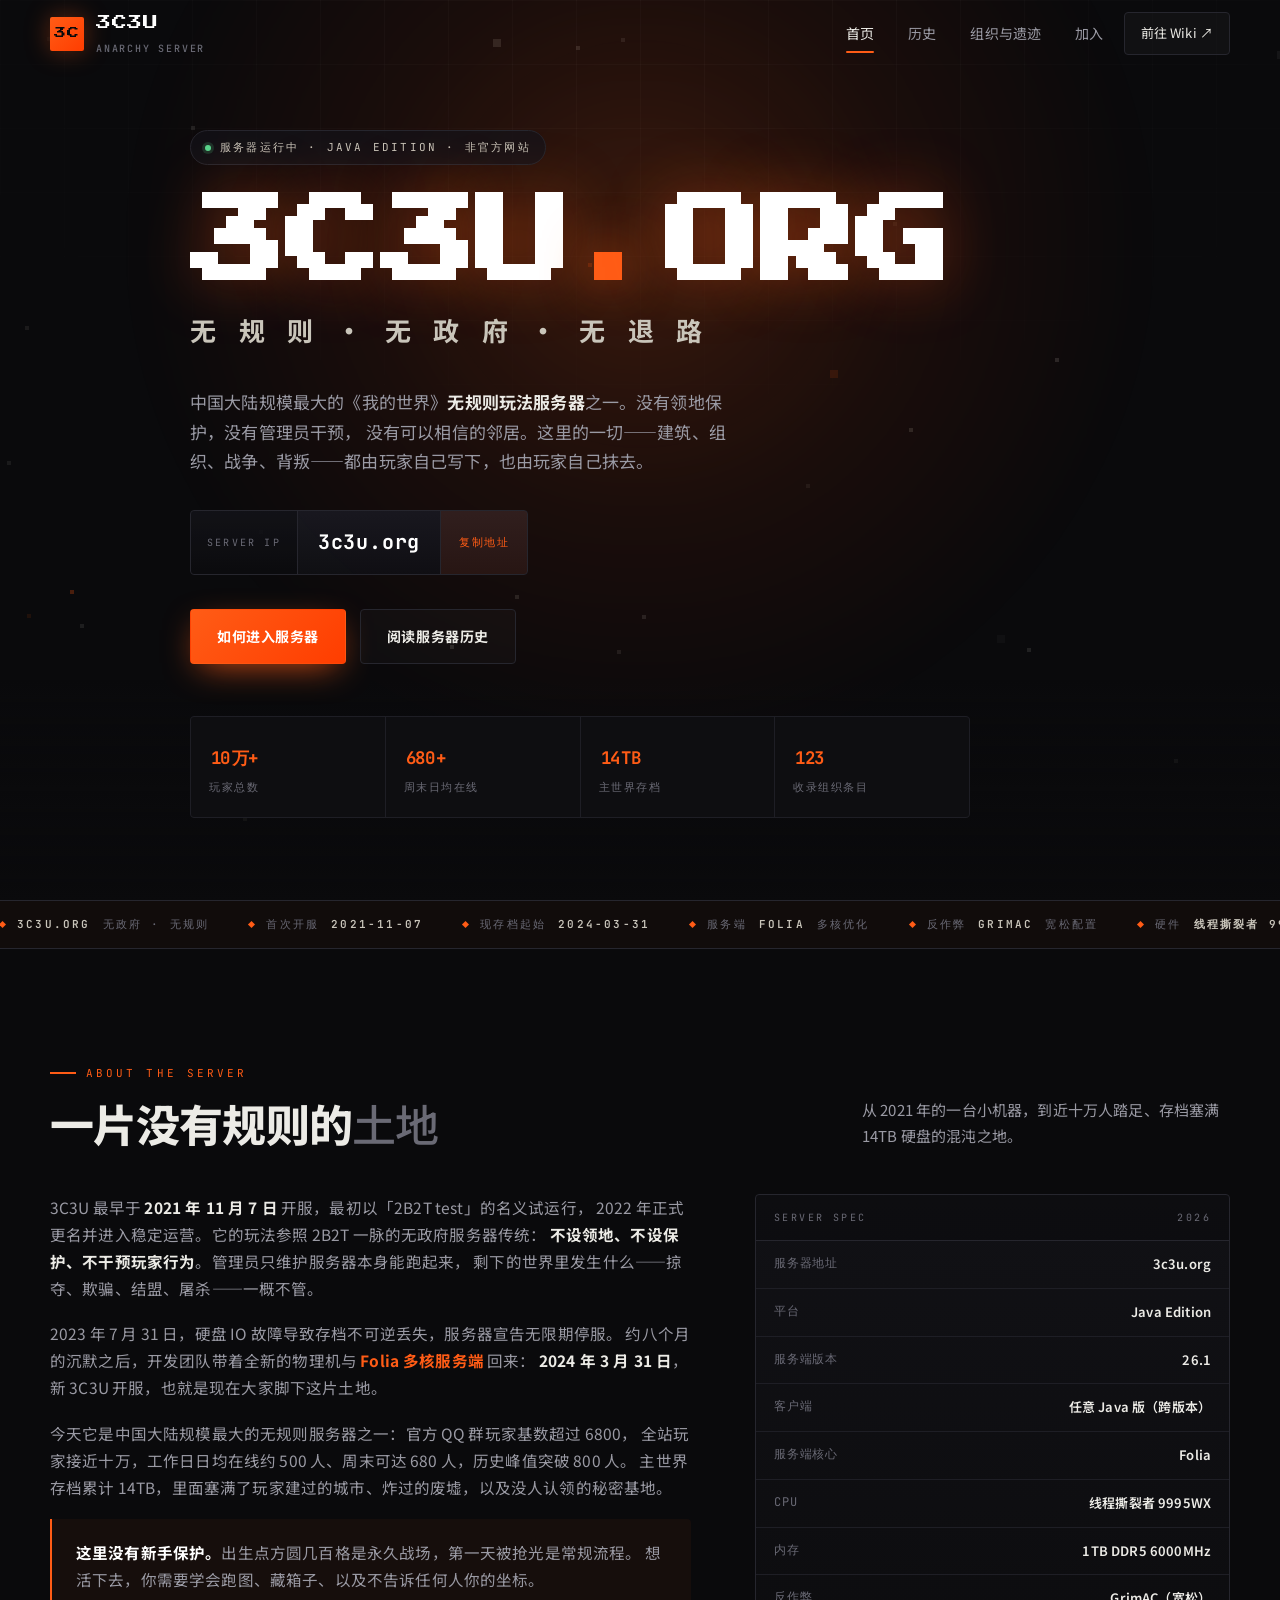
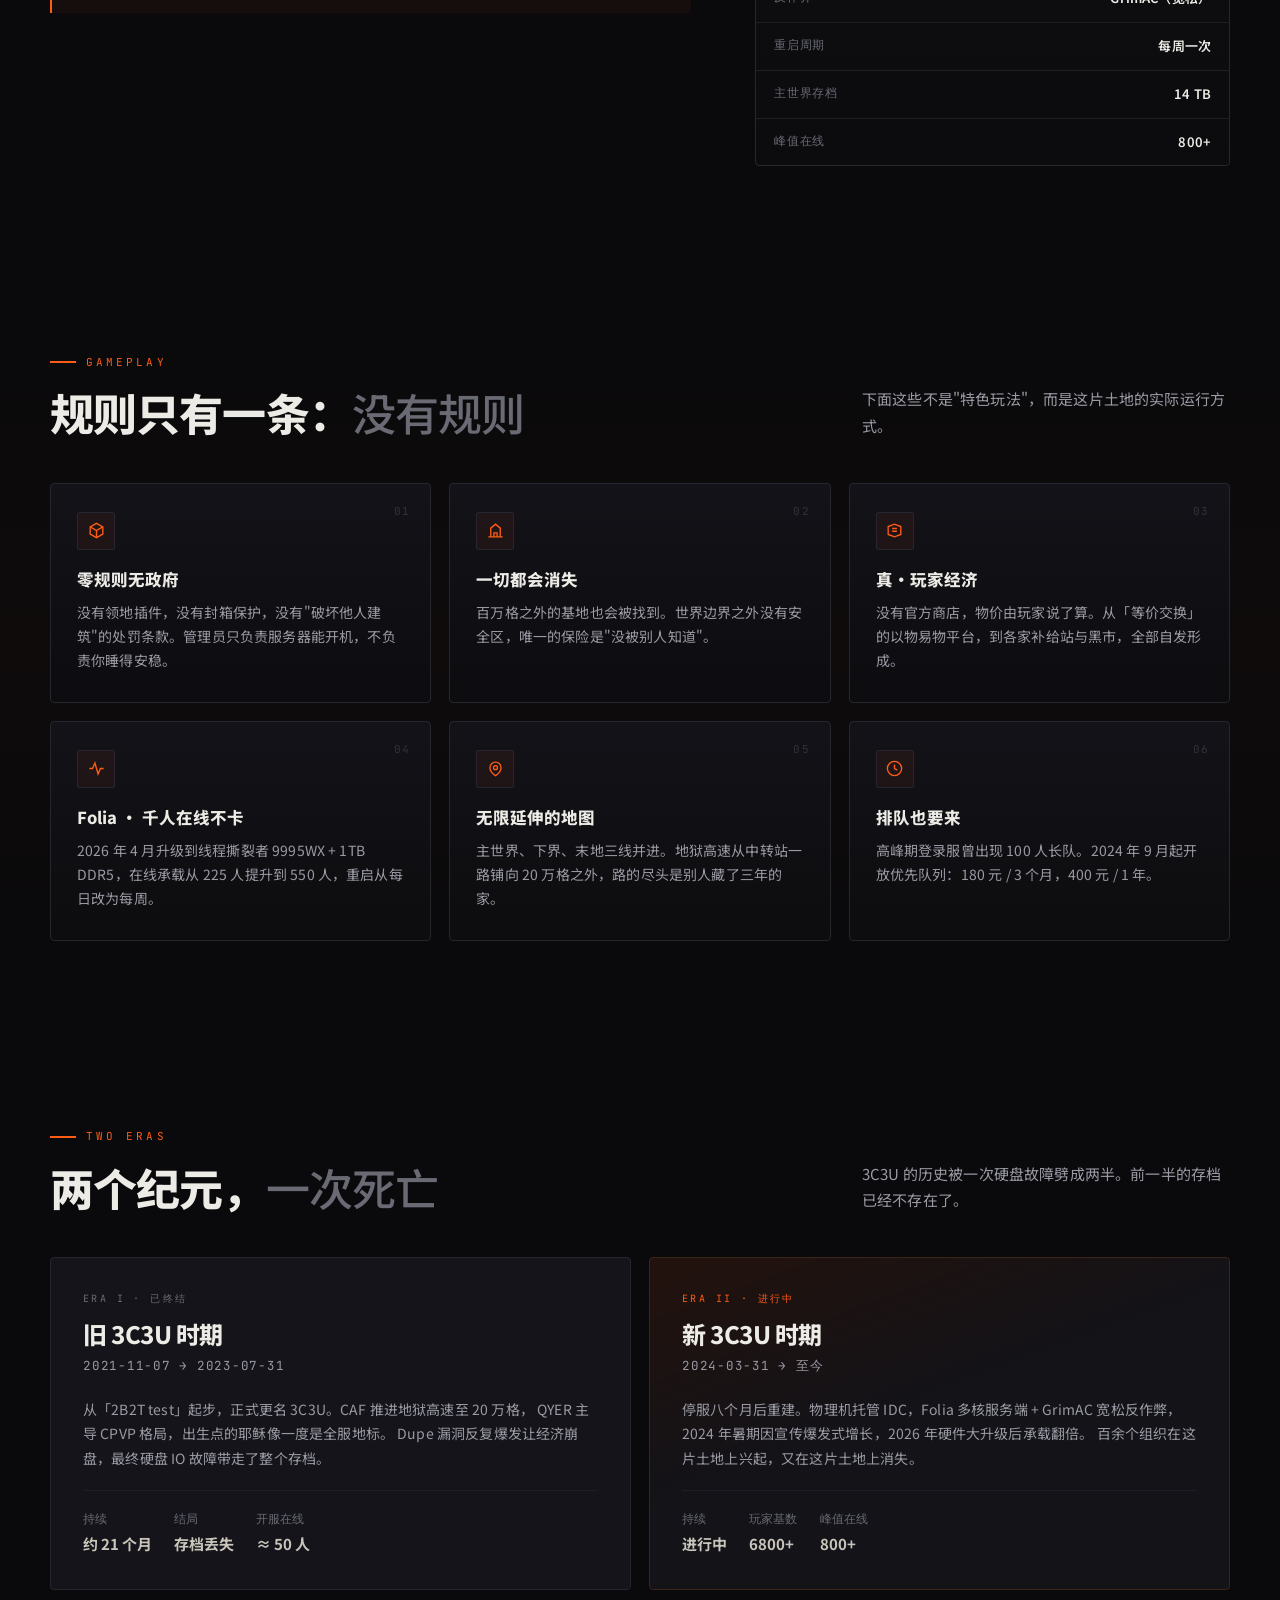
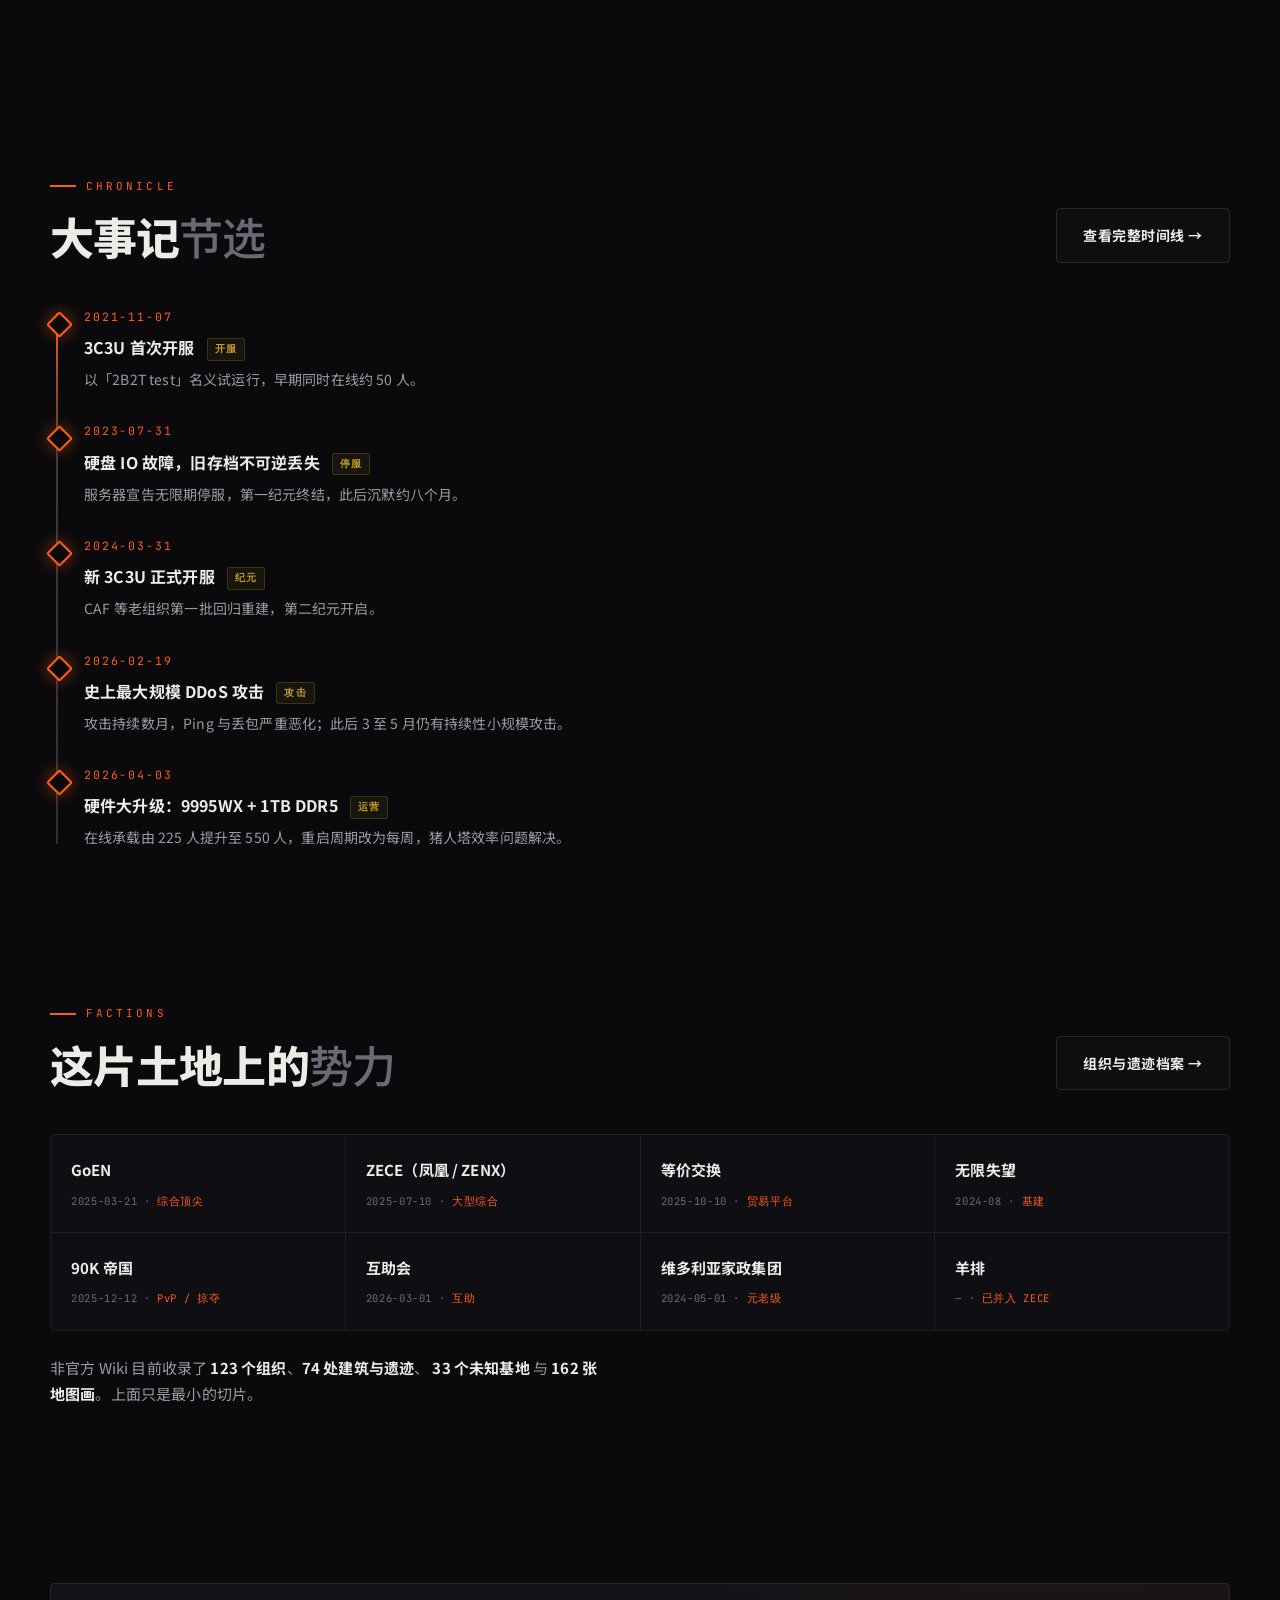
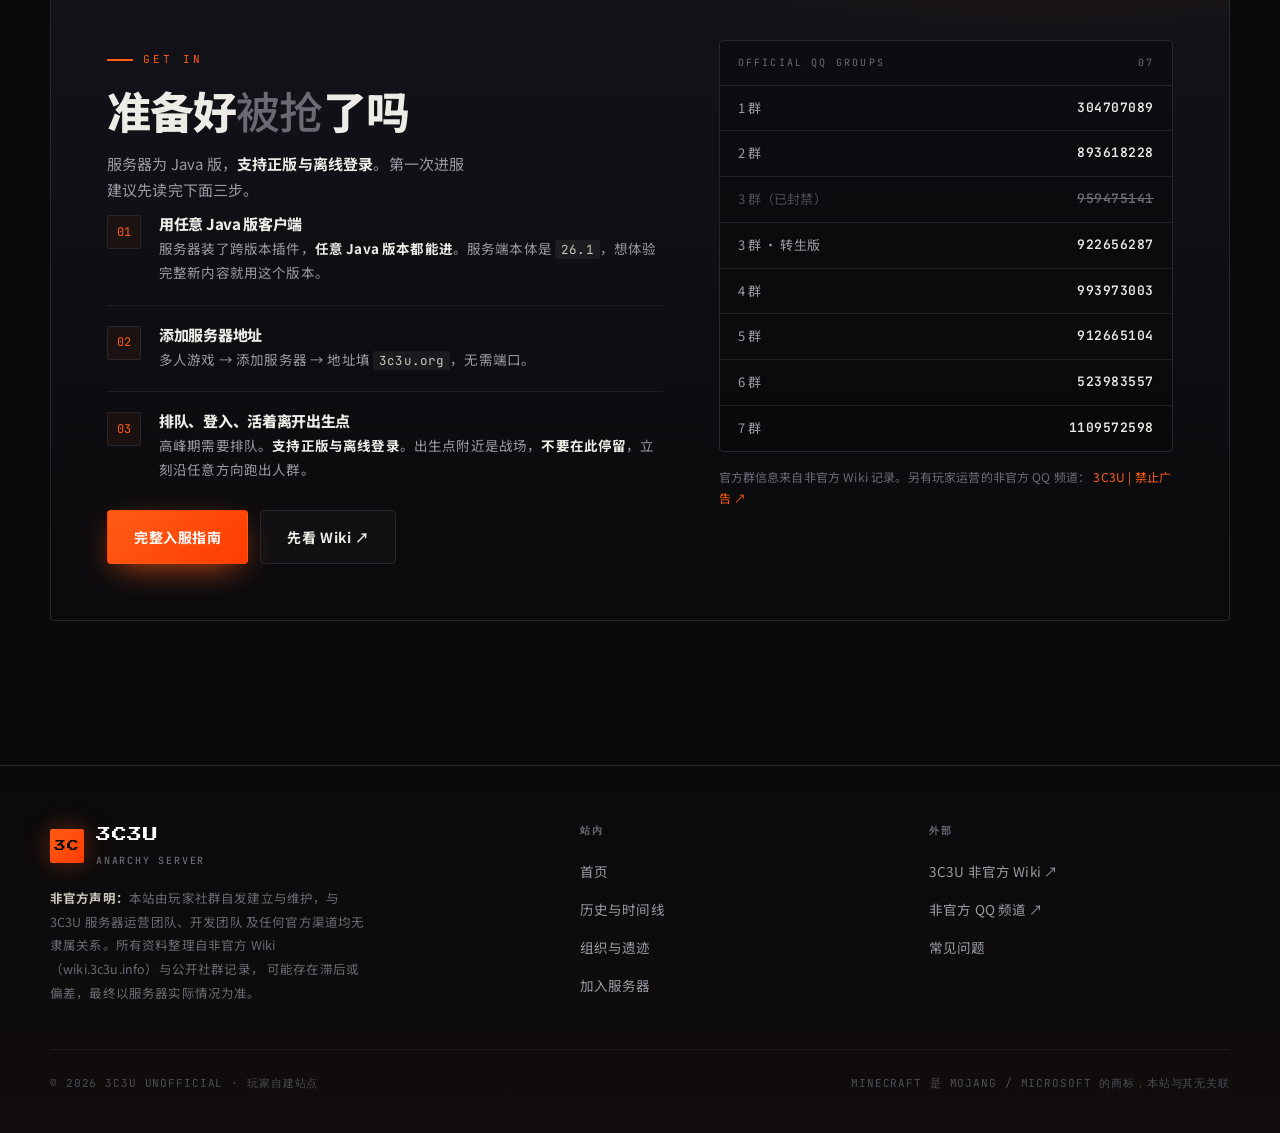
==== index.html @ 31e4559e "feat: 3C3U 非官方网站（首页 / 历史 / 组织与遗迹 / 加入）" ====
<!DOCTYPE html>
<html lang="zh-CN">
<head>
<meta charset="UTF-8">
<meta name="viewport" content="width=device-width, initial-scale=1">
<title>3C3U — 我的世界无规则服务器 | 非官方网站</title>
<meta name="description" content="3C3U（3c3u.org）是中国大陆规模最大的《我的世界》无规则服务器之一。2021 年开服，现存档始于 2024-03-31，近十万玩家，主世界存档 14TB。这是由玩家社群维护的非官方网站。">
<meta name="theme-color" content="#0a0a0c">
<meta property="og:title" content="3C3U — 我的世界无规则服务器">
<meta property="og:description" content="无规则、无政府、无退路。中国大陆最大的 Minecraft 无规则服务器之一。">
<meta property="og:type" content="website">
<link rel="preconnect" href="https://fonts.googleapis.com">
<link rel="preconnect" href="https://fonts.gstatic.com" crossorigin>
<link href="https://fonts.googleapis.com/css2?family=Press+Start+2P&family=Noto+Sans+SC:wght@400;500;700;900&family=JetBrains+Mono:wght@400;600;700&display=swap" rel="stylesheet">
<link rel="stylesheet" href="assets/css/style.css">
<link rel="icon" href="data:image/svg+xml,%3Csvg xmlns='http://www.w3.org/2000/svg' viewBox='0 0 32 32'%3E%3Crect width='32' height='32' fill='%23ff5c16'/%3E%3Ctext x='16' y='22' font-family='monospace' font-size='14' font-weight='bold' fill='%230a0a0c' text-anchor='middle'%3E3C%3C/text%3E%3C/svg%3E">
</head>
<body>

<!-- ===== NAV ===== -->
<header class="nav">
  <div class="nav__inner">
    <a class="brand" href="index.html">
      <span class="brand__mark">3C</span>
      <span class="brand-wrap">
        <span>3C3U</span>
        <span class="brand__sub">ANARCHY SERVER</span>
      </span>
    </a>
    <nav class="nav__links" id="navLinks">
      <a href="index.html" data-page="index.html">首页</a>
      <a href="history.html" data-page="history.html">历史</a>
      <a href="factions.html" data-page="factions.html">组织与遗迹</a>
      <a href="join.html" data-page="join.html">加入</a>
      <a class="nav__cta" href="https://wiki.3c3u.info/wiki/%E9%A6%96%E9%A1%B5" target="_blank" rel="noopener">前往 Wiki ↗</a>
    </nav>
    <button class="nav__toggle" aria-label="菜单"><span></span></button>
  </div>
</header>

<main>

<!-- ===== HERO ===== -->
<section class="hero">
  <canvas id="hero-canvas" aria-hidden="true"></canvas>
  <div class="hero__glow" aria-hidden="true"></div>
  <div class="hero__fade" aria-hidden="true"></div>

  <div class="wrap hero__inner">
    <div class="tag"><i></i> 服务器运行中 · Java Edition · 非官方网站</div>

    <div>
      <h1>3C3U<em>.</em>ORG</h1>
      <div class="hero__title-cn">无 规 则 · 无 政 府 · 无 退 路</div>
    </div>

    <p class="hero__lead">
      中国大陆规模最大的《我的世界》<strong>无规则玩法服务器</strong>之一。没有领地保护，没有管理员干预，
      没有可以相信的邻居。这里的一切——建筑、组织、战争、背叛——都由玩家自己写下，也由玩家自己抹去。
    </p>

    <div class="ipbox">
      <span class="ipbox__label">SERVER IP</span>
      <span class="ipbox__val">3c3u.org</span>
      <button class="ipbox__copy" type="button">复制地址</button>
    </div>

    <div class="hero__actions">
      <a class="btn btn--primary" href="join.html">如何进入服务器</a>
      <a class="btn btn--ghost" href="history.html">阅读服务器历史</a>
    </div>

    <div class="hero__stats">
      <div class="hstat">
        <div class="hstat__n"><span data-count="10">0</span><span>万+</span></div>
        <div class="hstat__k">玩家总数</div>
      </div>
      <div class="hstat">
        <div class="hstat__n"><span data-count="680">0</span><span>+</span></div>
        <div class="hstat__k">周末日均在线</div>
      </div>
      <div class="hstat">
        <div class="hstat__n"><span data-count="14">0</span><span>TB</span></div>
        <div class="hstat__k">主世界存档</div>
      </div>
      <div class="hstat">
        <div class="hstat__n"><span data-count="123">0</span></div>
        <div class="hstat__k">收录组织条目</div>
      </div>
    </div>
  </div>
</section>

<!-- ===== TICKER ===== -->
<div class="ticker" aria-hidden="true">
  <div class="ticker__track">
    <span class="ticker__item"><b>3c3u.org</b> 无政府 · 无规则</span>
    <span class="ticker__item">首次开服 <b>2021-11-07</b></span>
    <span class="ticker__item">现存档起始 <b>2024-03-31</b></span>
    <span class="ticker__item">服务端 <b>Folia</b> 多核优化</span>
    <span class="ticker__item">反作弊 <b>GrimAC</b> 宽松配置</span>
    <span class="ticker__item">硬件 <b>线程撕裂者 9995WX</b></span>
    <span class="ticker__item">内存 <b>1TB DDR5 6000MHz</b></span>
    <span class="ticker__item">主世界存档 <b>14TB</b></span>
    <span class="ticker__item">世界纪录 <b>峰值在线 800+</b></span>
    <!-- 复制一份用于无缝滚动 -->
    <span class="ticker__item"><b>3c3u.org</b> 无政府 · 无规则</span>
    <span class="ticker__item">首次开服 <b>2021-11-07</b></span>
    <span class="ticker__item">现存档起始 <b>2024-03-31</b></span>
    <span class="ticker__item">服务端 <b>Folia</b> 多核优化</span>
    <span class="ticker__item">反作弊 <b>GrimAC</b> 宽松配置</span>
    <span class="ticker__item">硬件 <b>线程撕裂者 9995WX</b></span>
    <span class="ticker__item">内存 <b>1TB DDR5 6000MHz</b></span>
    <span class="ticker__item">主世界存档 <b>14TB</b></span>
    <span class="ticker__item">世界纪录 <b>峰值在线 800+</b></span>
  </div>
</div>

<!-- ===== ABOUT ===== -->
<section class="sec" id="about">
  <div class="wrap">
    <div class="sec-head reveal">
      <div>
        <div class="eyebrow">About the server</div>
        <h2>一片没有规则的<span class="thin">土地</span></h2>
      </div>
      <p class="sec-desc">从 2021 年的一台小机器，到近十万人踏足、存档塞满 14TB 硬盘的混沌之地。</p>
    </div>

    <div class="about__grid">
      <div class="about__text reveal">
        <p>
          3C3U 最早于 <strong>2021 年 11 月 7 日</strong> 开服，最初以「2B2T test」的名义试运行，
          2022 年正式更名并进入稳定运营。它的玩法参照 2B2T 一脉的无政府服务器传统：
          <strong>不设领地、不设保护、不干预玩家行为</strong>。管理员只维护服务器本身能跑起来，
          剩下的世界里发生什么——掠夺、欺骗、结盟、屠杀——一概不管。
        </p>
        <p>
          2023 年 7 月 31 日，硬盘 IO 故障导致存档不可逆丢失，服务器宣告无限期停服。
          约八个月的沉默之后，开发团队带着全新的物理机与 <span class="hl">Folia 多核服务端</span> 回来：
          <strong>2024 年 3 月 31 日</strong>，新 3C3U 开服，也就是现在大家脚下这片土地。
        </p>
        <p>
          今天它是中国大陆规模最大的无规则服务器之一：官方 QQ 群玩家基数超过 6800，
          全站玩家接近十万，工作日日均在线约 500 人、周末可达 680 人，历史峰值突破 800 人。
          主世界存档累计 14TB，里面塞满了玩家建过的城市、炸过的废墟，以及没人认领的秘密基地。
        </p>
        <p class="callout">
          <b>这里没有新手保护。</b>出生点方圆几百格是永久战场，第一天被抢光是常规流程。
          想活下去，你需要学会跑图、藏箱子、以及不告诉任何人你的坐标。
        </p>
      </div>

      <aside class="spec reveal">
        <div class="spec__title"><span>Server Spec</span><span>2026</span></div>
        <dl>
          <div class="spec__row"><dt>服务器地址</dt><dd>3c3u.org</dd></div>
          <div class="spec__row"><dt>平台</dt><dd>Java Edition</dd></div>
          <div class="spec__row"><dt>服务端版本</dt><dd>26.1</dd></div>
          <div class="spec__row"><dt>客户端</dt><dd>任意 Java 版（跨版本）</dd></div>
          <div class="spec__row"><dt>服务端核心</dt><dd>Folia</dd></div>
          <div class="spec__row"><dt>CPU</dt><dd>线程撕裂者 9995WX</dd></div>
          <div class="spec__row"><dt>内存</dt><dd>1TB DDR5 6000MHz</dd></div>
          <div class="spec__row"><dt>反作弊</dt><dd>GrimAC（宽松）</dd></div>
          <div class="spec__row"><dt>重启周期</dt><dd>每周一次</dd></div>
          <div class="spec__row"><dt>主世界存档</dt><dd>14 TB</dd></div>
          <div class="spec__row"><dt>峰值在线</dt><dd>800+</dd></div>
        </dl>
      </aside>
    </div>
  </div>
</section>

<!-- ===== FEATURES ===== -->
<section class="sec sec--tight" id="features" style="background:linear-gradient(180deg,transparent,rgba(255,92,22,.025),transparent)">
  <div class="wrap">
    <div class="sec-head reveal">
      <div>
        <div class="eyebrow">Gameplay</div>
        <h2>规则只有一条：<span class="thin">没有规则</span></h2>
      </div>
      <p class="sec-desc">下面这些不是"特色玩法"，而是这片土地的实际运行方式。</p>
    </div>

    <div class="cards">
      <article class="card reveal">
        <div class="card__num">01</div>
        <div class="card__ico">
          <svg viewBox="0 0 24 24" fill="none" stroke="currentColor" stroke-width="1.7"><path d="M12 3l8 4.5v9L12 21 4 16.5v-9L12 3z"/><path d="M4 7.5l8 4.5 8-4.5M12 12v9"/></svg>
        </div>
        <h3>零规则无政府</h3>
        <p>没有领地插件，没有封箱保护，没有"破坏他人建筑"的处罚条款。管理员只负责服务器能开机，不负责你睡得安稳。</p>
      </article>

      <article class="card reveal">
        <div class="card__num">02</div>
        <div class="card__ico">
          <svg viewBox="0 0 24 24" fill="none" stroke="currentColor" stroke-width="1.7"><path d="M3 20h18M6 20V9l6-5 6 5v11"/><path d="M10 20v-5h4v5"/></svg>
        </div>
        <h3>一切都会消失</h3>
        <p>百万格之外的基地也会被找到。世界边界之外没有安全区，唯一的保险是"没被别人知道"。</p>
      </article>

      <article class="card reveal">
        <div class="card__num">03</div>
        <div class="card__ico">
          <svg viewBox="0 0 24 24" fill="none" stroke="currentColor" stroke-width="1.7"><path d="M4 17V7l8-3 8 3v10l-8 3-8-3z"/><path d="M9 9.5h6M9 13h6"/></svg>
        </div>
        <h3>真·玩家经济</h3>
        <p>没有官方商店，物价由玩家说了算。从「等价交换」的以物易物平台，到各家补给站与黑市，全部自发形成。</p>
      </article>

      <article class="card reveal">
        <div class="card__num">04</div>
        <div class="card__ico">
          <svg viewBox="0 0 24 24" fill="none" stroke="currentColor" stroke-width="1.7"><path d="M3 12h4l3-7 4 14 3-7h4"/></svg>
        </div>
        <h3>Folia · 千人在线不卡</h3>
        <p>2026 年 4 月升级到线程撕裂者 9995WX + 1TB DDR5，在线承载从 225 人提升到 550 人，重启从每日改为每周。</p>
      </article>

      <article class="card reveal">
        <div class="card__num">05</div>
        <div class="card__ico">
          <svg viewBox="0 0 24 24" fill="none" stroke="currentColor" stroke-width="1.7"><path d="M12 21s-7-4.5-7-10a7 7 0 0114 0c0 5.5-7 10-7 10z"/><circle cx="12" cy="11" r="2.5"/></svg>
        </div>
        <h3>无限延伸的地图</h3>
        <p>主世界、下界、末地三线并进。地狱高速从中转站一路铺向 20 万格之外，路的尽头是别人藏了三年的家。</p>
      </article>

      <article class="card reveal">
        <div class="card__num">06</div>
        <div class="card__ico">
          <svg viewBox="0 0 24 24" fill="none" stroke="currentColor" stroke-width="1.7"><circle cx="12" cy="12" r="9"/><path d="M12 7v5l3.5 2"/></svg>
        </div>
        <h3>排队也要来</h3>
        <p>高峰期登录服曾出现 100 人长队。2024 年 9 月起开放优先队列：180 元 / 3 个月，400 元 / 1 年。</p>
      </article>
    </div>
  </div>
</section>

<!-- ===== ERAS ===== -->
<section class="sec" id="eras">
  <div class="wrap">
    <div class="sec-head reveal">
      <div>
        <div class="eyebrow">Two eras</div>
        <h2>两个纪元，<span class="thin">一次死亡</span></h2>
      </div>
      <p class="sec-desc">3C3U 的历史被一次硬盘故障劈成两半。前一半的存档已经不存在了。</p>
    </div>

    <div class="eras">
      <article class="era reveal">
        <div class="era__tag">Era I · 已终结</div>
        <h3>旧 3C3U 时期</h3>
        <div class="era__date">2021-11-07 → 2023-07-31</div>
        <p>
          从「2B2T test」起步，正式更名 3C3U。CAF 推进地狱高速至 20 万格，
          QYER 主导 CPVP 格局，出生点的耶稣像一度是全服地标。
          Dupe 漏洞反复爆发让经济崩盘，最终硬盘 IO 故障带走了整个存档。
        </p>
        <div class="era__meta">
          <div>持续<b>约 21 个月</b></div>
          <div>结局<b>存档丢失</b></div>
          <div>开服在线<b>≈ 50 人</b></div>
        </div>
      </article>

      <article class="era era--new reveal">
        <div class="era__tag">Era II · 进行中</div>
        <h3>新 3C3U 时期</h3>
        <div class="era__date">2024-03-31 → 至今</div>
        <p>
          停服八个月后重建。物理机托管 IDC，Folia 多核服务端 + GrimAC 宽松反作弊，
          2024 年暑期因宣传爆发式增长，2026 年硬件大升级后承载翻倍。
          百余个组织在这片土地上兴起，又在这片土地上消失。
        </p>
        <div class="era__meta">
          <div>持续<b>进行中</b></div>
          <div>玩家基数<b>6800+</b></div>
          <div>峰值在线<b>800+</b></div>
        </div>
      </article>
    </div>
  </div>
</section>

<!-- ===== TIMELINE PREVIEW ===== -->
<section class="sec sec--tight" id="timeline">
  <div class="wrap">
    <div class="sec-head reveal">
      <div>
        <div class="eyebrow">Chronicle</div>
        <h2>大事记<span class="thin">节选</span></h2>
      </div>
      <a class="btn btn--ghost" href="history.html">查看完整时间线 →</a>
    </div>

    <div class="tl">
      <div class="tl__item reveal">
        <div class="tl__date">2021-11-07</div>
        <div class="tl__title">3C3U 首次开服 <span class="badge badge--sys">开服</span></div>
        <p class="tl__desc">以「2B2T test」名义试运行，早期同时在线约 50 人。</p>
      </div>
      <div class="tl__item reveal">
        <div class="tl__date">2023-07-31</div>
        <div class="tl__title">硬盘 IO 故障，旧存档不可逆丢失 <span class="badge badge--sys">停服</span></div>
        <p class="tl__desc">服务器宣告无限期停服，第一纪元终结，此后沉默约八个月。</p>
      </div>
      <div class="tl__item reveal">
        <div class="tl__date">2024-03-31</div>
        <div class="tl__title">新 3C3U 正式开服 <span class="badge badge--sys">纪元</span></div>
        <p class="tl__desc">CAF 等老组织第一批回归重建，第二纪元开启。</p>
      </div>
      <div class="tl__item reveal">
        <div class="tl__date">2026-02-19</div>
        <div class="tl__title">史上最大规模 DDoS 攻击 <span class="badge badge--sys">攻击</span></div>
        <p class="tl__desc">攻击持续数月，Ping 与丢包严重恶化；此后 3 至 5 月仍有持续性小规模攻击。</p>
      </div>
      <div class="tl__item reveal">
        <div class="tl__date">2026-04-03</div>
        <div class="tl__title">硬件大升级：9995WX + 1TB DDR5 <span class="badge badge--sys">运营</span></div>
        <p class="tl__desc">在线承载由 225 人提升至 550 人，重启周期改为每周，猪人塔效率问题解决。</p>
      </div>
    </div>
  </div>
</section>

<!-- ===== ORGS ===== -->
<section class="sec sec--tight" id="orgs">
  <div class="wrap">
    <div class="sec-head reveal">
      <div>
        <div class="eyebrow">Factions</div>
        <h2>这片土地上的<span class="thin">势力</span></h2>
      </div>
      <a class="btn btn--ghost" href="factions.html">组织与遗迹档案 →</a>
    </div>

    <div class="orgs reveal">
      <div class="org"><div class="org__name">GoEN</div><div class="org__meta">2025-03-21 · <em>综合顶尖</em></div></div>
      <div class="org"><div class="org__name">ZECE（凤凰 / ZENX）</div><div class="org__meta">2025-07-10 · <em>大型综合</em></div></div>
      <div class="org"><div class="org__name">等价交换</div><div class="org__meta">2025-10-10 · <em>贸易平台</em></div></div>
      <div class="org"><div class="org__name">无限失望</div><div class="org__meta">2024-08 · <em>基建</em></div></div>
      <div class="org"><div class="org__name">90K 帝国</div><div class="org__meta">2025-12-12 · <em>PvP / 掠夺</em></div></div>
      <div class="org"><div class="org__name">互助会</div><div class="org__meta">2026-03-01 · <em>互助</em></div></div>
      <div class="org"><div class="org__name">维多利亚家政集团</div><div class="org__meta">2024-05-01 · <em>元老级</em></div></div>
      <div class="org"><div class="org__name">羊排</div><div class="org__meta">— · <em>已并入 ZECE</em></div></div>
    </div>

    <p class="sec-desc reveal" style="margin-top:24px;max-width:70ch">
      非官方 Wiki 目前收录了 <b style="color:var(--text)">123 个组织</b>、<b style="color:var(--text)">74 处建筑与遗迹</b>、
      <b style="color:var(--text)">33 个未知基地</b> 与 <b style="color:var(--text)">162 张地图画</b>。上面只是最小的切片。
    </p>
  </div>
</section>

<!-- ===== JOIN ===== -->
<section class="sec" id="join">
  <div class="wrap">
    <div class="join reveal">
      <div class="join__grid">
        <div>
          <div class="eyebrow">Get in</div>
          <h2 style="margin-bottom:14px">准备好<span class="thin">被抢</span>了吗</h2>
          <p class="sec-desc" style="margin-bottom:6px">
            服务器为 Java 版，<b style="color:var(--text)">支持正版与离线登录</b>。第一次进服建议先读完下面三步。
          </p>

          <div class="steps">
            <div class="step">
              <div class="step__n">01</div>
              <div>
                <h4>用任意 Java 版客户端</h4>
                <p>服务器装了跨版本插件，<b style="color:var(--text)">任意 Java 版本都能进</b>。服务端本体是 <code>26.1</code>，想体验完整新内容就用这个版本。</p>
              </div>
            </div>
            <div class="step">
              <div class="step__n">02</div>
              <div>
                <h4>添加服务器地址</h4>
                <p>多人游戏 → 添加服务器 → 地址填 <code>3c3u.org</code>，无需端口。</p>
              </div>
            </div>
            <div class="step">
              <div class="step__n">03</div>
              <div>
                <h4>排队、登入、活着离开出生点</h4>
                <p>高峰期需要排队。<b style="color:var(--text)">支持正版与离线登录</b>。出生点附近是战场，<b style="color:var(--text)">不要在此停留</b>，立刻沿任意方向跑出人群。</p>
              </div>
            </div>
          </div>

          <div style="display:flex;gap:12px;flex-wrap:wrap;margin-top:28px">
            <a class="btn btn--primary" href="join.html">完整入服指南</a>
            <a class="btn btn--ghost" href="https://wiki.3c3u.info/wiki/%E9%A6%96%E9%A1%B5" target="_blank" rel="noopener">先看 Wiki ↗</a>
          </div>
        </div>

        <aside>
          <div class="qqlist">
            <div class="qqlist__head"><span>Official QQ Groups</span><span>07</span></div>
            <div class="qq"><span>1 群</span><b>304707089</b></div>
            <div class="qq"><span>2 群</span><b>893618228</b></div>
            <div class="qq is-dead"><span>3 群（已封禁）</span><b>959475141</b></div>
            <div class="qq"><span>3 群 · 转生版</span><b>922656287</b></div>
            <div class="qq"><span>4 群</span><b>993973003</b></div>
            <div class="qq"><span>5 群</span><b>912665104</b></div>
            <div class="qq"><span>6 群</span><b>523983557</b></div>
            <div class="qq"><span>7 群</span><b>1109572598</b></div>
          </div>
          <p style="font-size:12px;color:var(--dim);margin:14px 0 0;line-height:1.8">
            官方群信息来自非官方 Wiki 记录。另有玩家运营的非官方 QQ 频道：
            <a href="https://pd.qq.com/g/Minecraft3c3u" target="_blank" rel="noopener" style="color:var(--lava)">3C3U | 禁止广告 ↗</a>
          </p>
        </aside>
      </div>
    </div>
  </div>
</section>

</main>

<!-- ===== FOOTER ===== -->
<footer class="foot">
  <div class="wrap">
    <div class="foot__grid">
      <div>
        <a class="brand" href="index.html">
          <span class="brand__mark">3C</span>
          <span class="brand-wrap">
            <span>3C3U</span>
            <span class="brand__sub">ANARCHY SERVER</span>
          </span>
        </a>
        <p class="foot__note">
          <b style="color:var(--ash)">非官方声明：</b>本站由玩家社群自发建立与维护，与 3C3U 服务器运营团队、开发团队
          及任何官方渠道均无隶属关系。所有资料整理自非官方 Wiki（wiki.3c3u.info）与公开社群记录，
          可能存在滞后或偏差，最终以服务器实际情况为准。
        </p>
      </div>
      <div>
        <h5>站内</h5>
        <ul>
          <li><a href="index.html">首页</a></li>
          <li><a href="history.html">历史与时间线</a></li>
          <li><a href="factions.html">组织与遗迹</a></li>
          <li><a href="join.html">加入服务器</a></li>
        </ul>
      </div>
      <div>
        <h5>外部</h5>
        <ul>
          <li><a href="https://wiki.3c3u.info/wiki/%E9%A6%96%E9%A1%B5" target="_blank" rel="noopener">3C3U 非官方 Wiki ↗</a></li>
          <li><a href="https://pd.qq.com/g/Minecraft3c3u" target="_blank" rel="noopener">非官方 QQ 频道 ↗</a></li>
          <li><a href="join.html#faq">常见问题</a></li>
        </ul>
      </div>
    </div>
    <div class="foot__bottom">
      <span>© <span data-year>2026</span> 3C3U UNOFFICIAL · 玩家自建站点</span>
      <span>MINECRAFT 是 MOJANG / MICROSOFT 的商标，本站与其无关联</span>
    </div>
  </div>
</footer>

<script src="assets/js/main.js"></script>
</body>
</html>
---- assets/css/style.css ----
/* ==========================================================================
   3C3U — 非官方网站
   Design: anarchy / voxel / dark stone + lava
   ========================================================================== */

:root {
  --bg: #0a0a0c;
  --bg-2: #0e0e11;
  --surface: #14141a;
  --surface-2: #1a1a21;
  --line: #26262e;
  --line-soft: #1e1e25;
  --text: #ecebe6;
  --muted: #9a9aa4;
  --dim: #6a6a75;
  --lava: #ff5c16;
  --lava-2: #ffa22b;
  --lava-3: #ff3d00;
  --ash: #c9c5ba;
  --ok: #58d68d;

  --font-sans: "Noto Sans SC", "PingFang SC", "Microsoft YaHei", "Hiragino Sans GB", system-ui, -apple-system, sans-serif;
  --font-pixel: "Press Start 2P", "Courier New", monospace;
  --font-mono: "JetBrains Mono", "SFMono-Regular", Consolas, "Liberation Mono", monospace;

  --nav-h: 68px;
  --maxw: 1180px;
  --r: 4px;
}

* { box-sizing: border-box; }

html {
  scroll-behavior: smooth;
  -webkit-text-size-adjust: 100%;
}

body {
  margin: 0;
  background: var(--bg);
  color: var(--text);
  font-family: var(--font-sans);
  font-size: 16px;
  line-height: 1.75;
  letter-spacing: .01em;
  overflow-x: hidden;
  -webkit-font-smoothing: antialiased;
}

body::before {
  content: "";
  position: fixed;
  inset: 0;
  pointer-events: none;
  z-index: 0;
  background-image:
    linear-gradient(rgba(255,255,255,.022) 1px, transparent 1px),
    linear-gradient(90deg, rgba(255,255,255,.022) 1px, transparent 1px);
  background-size: 64px 64px;
  mask-image: radial-gradient(ellipse 90% 70% at 50% 0%, #000 20%, transparent 78%);
  -webkit-mask-image: radial-gradient(ellipse 90% 70% at 50% 0%, #000 20%, transparent 78%);
}

img { max-width: 100%; display: block; }
a { color: inherit; text-decoration: none; }

::selection { background: var(--lava); color: #0a0a0c; }

/* ---------- layout ---------- */
.wrap {
  width: min(var(--maxw), calc(100% - 48px));
  margin-inline: auto;
  position: relative;
  z-index: 1;
}

section { position: relative; z-index: 1; }

.sec {
  padding: 104px 0;
}
.sec--tight { padding: 72px 0; }

.sec-head {
  display: flex;
  align-items: flex-end;
  justify-content: space-between;
  gap: 32px;
  margin-bottom: 44px;
  flex-wrap: wrap;
}

.eyebrow {
  display: inline-flex;
  align-items: center;
  gap: 10px;
  font-family: var(--font-mono);
  font-size: 11px;
  letter-spacing: .28em;
  text-transform: uppercase;
  color: var(--lava);
  margin-bottom: 14px;
}
.eyebrow::before {
  content: "";
  width: 26px;
  height: 2px;
  background: var(--lava);
  display: inline-block;
}

h1, h2, h3, h4 {
  font-weight: 800;
  line-height: 1.2;
  margin: 0;
  letter-spacing: -.02em;
}

h2 {
  font-size: clamp(28px, 4vw, 44px);
}
h2 .thin { color: var(--dim); font-weight: 500; }

.sec-desc {
  color: var(--muted);
  max-width: 46ch;
  margin: 0;
  font-size: 15px;
}

/* ---------- nav ---------- */
.nav {
  position: fixed;
  top: 0; left: 0; right: 0;
  height: var(--nav-h);
  z-index: 100;
  display: flex;
  align-items: center;
  transition: background .35s, border-color .35s, backdrop-filter .35s;
  border-bottom: 1px solid transparent;
}
.nav.is-stuck {
  background: rgba(10,10,12,.82);
  backdrop-filter: blur(14px) saturate(140%);
  -webkit-backdrop-filter: blur(14px) saturate(140%);
  border-bottom-color: var(--line);
}

.nav__inner {
  width: min(var(--maxw), calc(100% - 48px));
  margin-inline: auto;
  display: flex;
  align-items: center;
  justify-content: space-between;
  gap: 24px;
}

.brand {
  display: flex;
  align-items: center;
  gap: 12px;
  font-family: var(--font-pixel);
  font-size: 15px;
  letter-spacing: .04em;
  color: #fff;
}
.brand__mark {
  width: 34px; height: 34px;
  display: grid;
  place-items: center;
  background: linear-gradient(135deg, var(--lava), var(--lava-3));
  color: #0a0a0c;
  font-family: var(--font-pixel);
  font-size: 12px;
  border-radius: 2px;
  box-shadow: 0 0 24px rgba(255,92,22,.35);
}
.brand__sub {
  font-family: var(--font-sans);
  font-size: 10px;
  letter-spacing: .18em;
  color: var(--dim);
  font-weight: 500;
  display: block;
  margin-top: 4px;
  font-family: var(--font-mono);
}
.brand-wrap { display: flex; flex-direction: column; }

.nav__links {
  display: flex;
  align-items: center;
  gap: 6px;
}
.nav__links a {
  position: relative;
  font-size: 14px;
  color: var(--muted);
  padding: 8px 14px;
  border-radius: var(--r);
  transition: color .2s, background .2s;
  white-space: nowrap;
}
.nav__links a:hover { color: var(--text); background: rgba(255,255,255,.05); }
.nav__links a.is-active { color: var(--text); }
.nav__links a.is-active::after {
  content: "";
  position: absolute;
  left: 14px; right: 14px; bottom: 1px;
  height: 2px;
  background: var(--lava);
  border-radius: 2px;
}

.nav__cta {
  display: inline-flex;
  align-items: center;
  gap: 8px;
  border: 1px solid var(--line);
  background: rgba(255,255,255,.03);
  color: var(--text) !important;
  padding: 9px 16px !important;
  font-size: 13px !important;
  border-radius: var(--r);
}
.nav__cta:hover { border-color: var(--lava); color: var(--lava) !important; background: rgba(255,92,22,.08) !important; }

.nav__toggle {
  display: none;
  width: 40px; height: 40px;
  border: 1px solid var(--line);
  background: transparent;
  border-radius: var(--r);
  color: var(--text);
  cursor: pointer;
  padding: 0;
  place-items: center;
}
.nav__toggle span {
  display: block; width: 16px; height: 1.5px; background: currentColor; position: relative;
}
.nav__toggle span::before, .nav__toggle span::after {
  content: ""; position: absolute; left: 0; width: 16px; height: 1.5px; background: currentColor;
}
.nav__toggle span::before { top: -5px; }
.nav__toggle span::after { top: 5px; }

/* ---------- buttons ---------- */
.btn {
  display: inline-flex;
  align-items: center;
  justify-content: center;
  gap: 10px;
  padding: 14px 26px;
  font-size: 14px;
  font-weight: 700;
  letter-spacing: .04em;
  border-radius: var(--r);
  border: 1px solid transparent;
  cursor: pointer;
  transition: transform .18s, box-shadow .25s, background .25s, border-color .25s, color .25s;
  font-family: var(--font-sans);
}
.btn:active { transform: translateY(1px); }

.btn--primary {
  background: linear-gradient(135deg, var(--lava), var(--lava-3));
  color: #fff;
  box-shadow: 0 10px 34px -10px rgba(255,92,22,.85);
}
.btn--primary:hover { box-shadow: 0 16px 44px -10px rgba(255,92,22,1); transform: translateY(-2px); }

.btn--ghost {
  border-color: var(--line);
  color: var(--text);
  background: rgba(255,255,255,.02);
}
.btn--ghost:hover { border-color: #3a3a45; background: rgba(255,255,255,.06); transform: translateY(-2px); }

/* ---------- hero ---------- */
.hero {
  position: relative;
  min-height: 100svh;
  display: flex;
  align-items: center;
  padding: calc(var(--nav-h) + 40px) 0 60px;
  overflow: hidden;
  isolation: isolate;
}
#hero-canvas {
  position: absolute;
  inset: 0;
  width: 100%; height: 100%;
  z-index: -2;
  opacity: .75;
}
.hero__glow {
  position: absolute;
  z-index: -1;
  width: 1100px; height: 1100px;
  left: 50%; top: -34%;
  transform: translateX(-50%);
  background: radial-gradient(circle, rgba(255,92,22,.20) 0%, rgba(255,61,0,.07) 34%, transparent 66%);
  filter: blur(20px);
  pointer-events: none;
}
.hero__fade {
  position: absolute;
  inset: auto 0 0 0;
  height: 220px;
  background: linear-gradient(to bottom, transparent, var(--bg));
  z-index: -1;
  pointer-events: none;
}

.hero__inner { display: grid; gap: 34px; max-width: 900px; }

.tag {
  display: inline-flex;
  align-items: center;
  gap: 9px;
  font-family: var(--font-mono);
  font-size: 11px;
  letter-spacing: .2em;
  text-transform: uppercase;
  color: var(--ash);
  border: 1px solid var(--line);
  background: rgba(20,20,26,.7);
  padding: 7px 14px;
  border-radius: 100px;
  width: fit-content;
}
.tag i {
  width: 6px; height: 6px; border-radius: 50%;
  background: var(--ok);
  box-shadow: 0 0 0 3px rgba(88,214,141,.16);
  animation: pulse 2.4s infinite;
}
@keyframes pulse {
  0%,100% { opacity: 1; }
  50% { opacity: .3; }
}

.hero h1 {
  font-family: var(--font-pixel);
  font-size: clamp(34px, 9vw, 96px);
  line-height: .94;
  letter-spacing: -.01em;
  color: #fff;
  text-shadow: 0 0 60px rgba(255,92,22,.4);
}
.hero h1 em {
  font-style: normal;
  color: var(--lava);
  text-shadow: 0 0 50px rgba(255,92,22,.8);
}

.hero__title-cn {
  font-size: clamp(18px, 2.4vw, 26px);
  font-weight: 700;
  letter-spacing: .32em;
  color: var(--ash);
  margin-top: 18px;
}
.hero__lead {
  font-size: clamp(15px, 1.5vw, 17px);
  color: var(--muted);
  max-width: 60ch;
  margin: 0;
}
.hero__lead strong { color: var(--text); font-weight: 700; }

.ipbox {
  display: flex;
  align-items: stretch;
  gap: 0;
  width: fit-content;
  max-width: 100%;
  border: 1px solid var(--line);
  background: linear-gradient(180deg, rgba(26,26,33,.9), rgba(16,16,20,.9));
  border-radius: var(--r);
  overflow: hidden;
}
.ipbox__label {
  display: flex; align-items: center; gap: 8px;
  padding: 0 16px;
  font-family: var(--font-mono);
  font-size: 10px;
  letter-spacing: .22em;
  color: var(--dim);
  border-right: 1px solid var(--line);
  background: rgba(0,0,0,.25);
  white-space: nowrap;
}
.ipbox__val {
  font-family: var(--font-mono);
  font-size: clamp(16px, 2vw, 20px);
  font-weight: 700;
  color: #fff;
  padding: 14px 20px;
  letter-spacing: .04em;
}
.ipbox__copy {
  border: 0;
  border-left: 1px solid var(--line);
  background: rgba(255,92,22,.1);
  color: var(--lava);
  padding: 0 18px;
  font-family: var(--font-mono);
  font-size: 11px;
  letter-spacing: .14em;
  cursor: pointer;
  transition: background .2s, color .2s;
  white-space: nowrap;
}
.ipbox__copy:hover { background: var(--lava); color: #fff; }
.ipbox__copy.is-done { background: var(--ok); color: #06120a; }

.hero__actions { display: flex; gap: 14px; flex-wrap: wrap; }

/* hero stats */
.hero__stats {
  display: grid;
  grid-template-columns: repeat(4, minmax(0,1fr));
  gap: 1px;
  background: var(--line-soft);
  border: 1px solid var(--line-soft);
  border-radius: var(--r);
  overflow: hidden;
  margin-top: 18px;
  max-width: 780px;
}
.hstat {
  background: rgba(12,12,15,.86);
  padding: 20px 18px;
}
.hstat__n {
  font-family: var(--font-mono);
  font-size: clamp(20px, 2.6vw, 30px);
  font-weight: 700;
  color: #fff;
  line-height: 1.1;
  letter-spacing: -.02em;
}
.hstat__n span { font-size: .58em; color: var(--lava); margin-left: 2px; }
.hstat__k {
  font-size: 11px;
  letter-spacing: .14em;
  color: var(--dim);
  margin-top: 8px;
  font-family: var(--font-mono);
  text-transform: uppercase;
}

/* ---------- ticker ---------- */
.ticker {
  border-top: 1px solid var(--line);
  border-bottom: 1px solid var(--line);
  background: rgba(255,92,22,.03);
  overflow: hidden;
  padding: 14px 0;
  position: relative;
  z-index: 1;
}
.ticker__track {
  display: flex;
  gap: 40px;
  width: max-content;
  animation: ticker 46s linear infinite;
}
.ticker:hover .ticker__track { animation-play-state: paused; }
@keyframes ticker {
  from { transform: translateX(0); }
  to { transform: translateX(-50%); }
}
.ticker__item {
  display: inline-flex;
  align-items: center;
  gap: 12px;
  font-family: var(--font-mono);
  font-size: 11px;
  letter-spacing: .2em;
  text-transform: uppercase;
  color: var(--dim);
  white-space: nowrap;
}
.ticker__item b { color: var(--ash); font-weight: 600; }
.ticker__item::before {
  content: "";
  width: 5px; height: 5px;
  background: var(--lava);
  transform: rotate(45deg);
  flex: none;
}

/* ---------- about ---------- */
.about__grid {
  display: grid;
  grid-template-columns: 1.35fr 1fr;
  gap: 64px;
  align-items: start;
}
.about__text p { color: var(--muted); margin: 0 0 18px; font-size: 15.5px; }
.about__text p:last-child { margin-bottom: 0; }
.about__text strong { color: var(--text); }
.about__text .hl { color: var(--lava); font-weight: 700; }

.spec {
  border: 1px solid var(--line);
  border-radius: var(--r);
  overflow: hidden;
  background: linear-gradient(180deg, rgba(20,20,26,.7), rgba(12,12,15,.7));
}
.spec__title {
  font-family: var(--font-mono);
  font-size: 10px;
  letter-spacing: .24em;
  text-transform: uppercase;
  color: var(--dim);
  padding: 14px 18px;
  border-bottom: 1px solid var(--line);
  display: flex;
  justify-content: space-between;
  background: rgba(0,0,0,.2);
}
.spec dl { margin: 0; }
.spec__row {
  display: flex;
  justify-content: space-between;
  gap: 16px;
  padding: 12px 18px;
  border-bottom: 1px solid var(--line-soft);
  font-size: 13.5px;
}
.spec__row:last-child { border-bottom: 0; }
.spec__row dt { color: var(--dim); font-family: var(--font-mono); font-size: 12px; letter-spacing: .06em; white-space: nowrap; }
.spec__row dd {
  margin: 0;
  color: var(--text);
  text-align: right;
  font-weight: 600;
  font-size: 13px;
}

/* ---------- feature cards ---------- */
.cards {
  display: grid;
  grid-template-columns: repeat(3, minmax(0,1fr));
  gap: 18px;
}
.card {
  position: relative;
  border: 1px solid var(--line);
  background: linear-gradient(180deg, rgba(22,22,28,.8), rgba(13,13,16,.8));
  border-radius: var(--r);
  padding: 28px 26px 30px;
  transition: border-color .3s, transform .3s, background .3s;
  overflow: hidden;
}
.card::after {
  content: "";
  position: absolute;
  inset: 0;
  background: radial-gradient(320px 120px at 12% 0%, rgba(255,92,22,.14), transparent 70%);
  opacity: 0;
  transition: opacity .35s;
  pointer-events: none;
}
.card:hover { border-color: #35353f; transform: translateY(-3px); }
.card:hover::after { opacity: 1; }
.card__ico {
  width: 38px; height: 38px;
  display: grid; place-items: center;
  border: 1px solid var(--line);
  border-radius: 2px;
  margin-bottom: 20px;
  color: var(--lava);
  background: rgba(255,92,22,.06);
}
.card__ico svg { width: 19px; height: 19px; }
.card h3 { font-size: 16.5px; margin-bottom: 10px; letter-spacing: 0; }
.card p { margin: 0; color: var(--muted); font-size: 14px; line-height: 1.72; }
.card__num {
  position: absolute;
  top: 18px; right: 20px;
  font-family: var(--font-mono);
  font-size: 11px;
  color: #32323c;
  letter-spacing: .1em;
}

/* ---------- eras ---------- */
.eras {
  display: grid;
  grid-template-columns: 1fr 1fr;
  gap: 18px;
}
.era {
  border: 1px solid var(--line);
  border-radius: var(--r);
  padding: 32px;
  background: var(--surface);
  position: relative;
  overflow: hidden;
}
.era--new {
  background: linear-gradient(160deg, rgba(255,92,22,.10), rgba(20,20,26,.9) 46%);
  border-color: #3a2618;
}
.era__tag {
  font-family: var(--font-mono);
  font-size: 10px;
  letter-spacing: .24em;
  text-transform: uppercase;
  color: var(--dim);
}
.era--new .era__tag { color: var(--lava); }
.era h3 { font-size: 24px; margin: 12px 0 6px; }
.era__date {
  font-family: var(--font-mono);
  font-size: 12.5px;
  color: var(--muted);
  letter-spacing: .06em;
  margin-bottom: 20px;
}
.era p { color: var(--muted); font-size: 14px; margin: 0 0 20px; }
.era__meta {
  display: flex; gap: 22px; flex-wrap: wrap;
  border-top: 1px solid var(--line-soft);
  padding-top: 18px;
  font-family: var(--font-mono);
  font-size: 11.5px;
  color: var(--dim);
}
.era__meta b { display: block; color: var(--ash); font-size: 15px; font-family: var(--font-sans); font-weight: 700; margin-top: 2px; letter-spacing: 0; }

/* ---------- timeline ---------- */
.tl {
  position: relative;
  padding-left: 34px;
}
.tl::before {
  content: "";
  position: absolute;
  left: 6px; top: 6px; bottom: 6px;
  width: 2px;
  background: linear-gradient(to bottom, var(--lava), #453a36 26%, #2f2f38 100%);
  border-radius: 2px;
}
.tl__item {
  position: relative;
  padding: 0 0 30px;
}
.tl__item:last-child { padding-bottom: 0; }
.tl__item::before {
  content: "";
  position: absolute;
  left: -34px; top: 8px;
  width: 15px; height: 15px;
  background: var(--bg);
  border: 2px solid var(--lava);
  border-radius: 2px;
  transform: rotate(45deg);
  box-shadow: 0 0 16px rgba(255,92,22,.5);
}
.tl__date {
  font-family: var(--font-mono);
  font-size: 11.5px;
  letter-spacing: .16em;
  color: var(--lava);
  margin-bottom: 6px;
}
.tl__title { font-size: 16px; font-weight: 700; margin-bottom: 6px; }
.tl__desc { color: var(--muted); font-size: 14px; margin: 0; }
.tl__item .badge { margin-left: 8px; vertical-align: 2px; }

.badge {
  display: inline-block;
  font-family: var(--font-mono);
  font-size: 9.5px;
  letter-spacing: .12em;
  text-transform: uppercase;
  padding: 2px 7px;
  border: 1px solid var(--line);
  border-radius: 2px;
  color: var(--dim);
  white-space: nowrap;
}
.badge--war { color: #ff7a4d; border-color: #4a2415; background: rgba(255,92,22,.08); }
.badge--org { color: #6fb3ff; border-color: #1c3350; background: rgba(60,140,255,.07); }
.badge--sys { color: #c9a227; border-color: #3d3410; background: rgba(201,162,39,.07); }

/* ---------- orgs ---------- */
.orgs {
  display: grid;
  grid-template-columns: repeat(4, minmax(0,1fr));
  gap: 1px;
  background: var(--line-soft);
  border: 1px solid var(--line-soft);
  border-radius: var(--r);
  overflow: hidden;
}
.org {
  background: rgba(13,13,17,.9);
  padding: 22px 20px;
  transition: background .25s;
  position: relative;
}
.org:hover { background: rgba(26,26,33,.95); }
.org__name { font-weight: 700; font-size: 15px; letter-spacing: .01em; }
.org__meta {
  font-family: var(--font-mono);
  font-size: 10.5px;
  color: var(--dim);
  margin-top: 8px;
  letter-spacing: .06em;
}
.org__meta em {
  font-style: normal;
  color: var(--lava);
}

/* ---------- join ---------- */
.join {
  border: 1px solid var(--line);
  border-radius: var(--r);
  background:
    radial-gradient(700px 300px at 85% -20%, rgba(255,92,22,.13), transparent 65%),
    linear-gradient(180deg, rgba(20,20,26,.9), rgba(11,11,14,.95));
  padding: 56px;
  position: relative;
  overflow: hidden;
}
.join__grid {
  display: grid;
  grid-template-columns: 1.1fr .9fr;
  gap: 56px;
  align-items: start;
}
.steps { display: grid; gap: 0; margin-top: 8px; }
.step {
  display: grid;
  grid-template-columns: 34px 1fr;
  gap: 18px;
  padding: 20px 0;
  border-bottom: 1px solid var(--line-soft);
}
.step:last-child { border-bottom: 0; padding-bottom: 0; }
.step:first-child { padding-top: 4px; }
.step__n {
  width: 34px; height: 34px;
  display: grid; place-items: center;
  border: 1px solid var(--line);
  border-radius: 2px;
  font-family: var(--font-mono);
  font-size: 12px;
  color: var(--lava);
  background: rgba(255,92,22,.06);
}
.step h4 { font-size: 15px; margin-bottom: 4px; }
.step p { margin: 0; color: var(--muted); font-size: 13.5px; }
.step code {
  font-family: var(--font-mono);
  font-size: 12.5px;
  background: rgba(255,255,255,.06);
  padding: 1px 6px;
  border-radius: 2px;
  color: var(--ash);
}

.qqlist { border: 1px solid var(--line); border-radius: var(--r); overflow: hidden; background: rgba(0,0,0,.25); }
.qqlist__head {
  padding: 13px 18px;
  border-bottom: 1px solid var(--line);
  font-family: var(--font-mono);
  font-size: 10px;
  letter-spacing: .22em;
  text-transform: uppercase;
  color: var(--dim);
  display: flex;
  justify-content: space-between;
}
.qq {
  display: flex;
  justify-content: space-between;
  align-items: center;
  gap: 12px;
  padding: 11px 18px;
  border-bottom: 1px solid var(--line-soft);
  font-size: 13px;
  transition: background .2s;
}
.qq:last-child { border-bottom: 0; }
.qq:hover { background: rgba(255,255,255,.04); }
.qq span { color: var(--muted); }
.qq b {
  font-family: var(--font-mono);
  font-size: 13px;
  letter-spacing: .04em;
  color: var(--text);
  font-weight: 600;
}
.qq.is-dead b { color: var(--dim); text-decoration: line-through; }
.qq.is-dead span { color: #4d4d55; }

/* ---------- footer ---------- */
.foot {
  border-top: 1px solid var(--line);
  padding: 56px 0 40px;
  margin-top: 40px;
  background: linear-gradient(to bottom, transparent, rgba(255,92,22,.03));
}
.foot__grid {
  display: grid;
  grid-template-columns: 1.6fr 1fr 1fr;
  gap: 48px;
  margin-bottom: 44px;
}
.foot__note {
  color: var(--dim);
  font-size: 12.5px;
  line-height: 1.9;
  max-width: 46ch;
  margin: 16px 0 0;
}
.foot h5 {
  font-family: var(--font-mono);
  font-size: 10px;
  letter-spacing: .22em;
  text-transform: uppercase;
  color: var(--dim);
  margin: 0 0 16px;
  font-weight: 600;
}
.foot ul { list-style: none; margin: 0; padding: 0; display: grid; gap: 10px; }
.foot ul a { color: var(--muted); font-size: 13.5px; transition: color .2s; }
.foot ul a:hover { color: var(--lava); }
.foot__bottom {
  border-top: 1px solid var(--line-soft);
  padding-top: 24px;
  display: flex;
  justify-content: space-between;
  gap: 20px;
  flex-wrap: wrap;
  font-family: var(--font-mono);
  font-size: 11px;
  letter-spacing: .08em;
  color: #4e4e57;
}

/* ---------- page hero (sub pages) ---------- */
.phero {
  padding: calc(var(--nav-h) + 92px) 0 52px;
  border-bottom: 1px solid var(--line-soft);
  position: relative;
  overflow: hidden;
}
.phero + .sec { padding-top: 60px; }
.phero::before {
  content: "";
  position: absolute;
  width: 900px; height: 500px;
  left: 20%; top: -300px;
  background: radial-gradient(circle, rgba(255,92,22,.14), transparent 65%);
  pointer-events: none;
}
.phero h1 {
  font-size: clamp(34px, 5.4vw, 62px);
  margin-bottom: 20px;
}
.phero p { color: var(--muted); max-width: 62ch; margin: 0; font-size: 15.5px; }
.phero__meta {
  display: flex; gap: 26px; flex-wrap: wrap;
  margin-top: 30px;
  font-family: var(--font-mono);
  font-size: 11px;
  letter-spacing: .14em;
  text-transform: uppercase;
  color: var(--dim);
}
.phero__meta b { color: var(--ash); font-weight: 600; }

/* ---------- filter ---------- */
.filters {
  display: flex;
  gap: 8px;
  flex-wrap: wrap;
  margin-bottom: 34px;
}
.filters button {
  border: 1px solid var(--line);
  background: transparent;
  color: var(--muted);
  font-family: var(--font-mono);
  font-size: 11.5px;
  letter-spacing: .12em;
  padding: 8px 16px;
  border-radius: 2px;
  cursor: pointer;
  transition: all .2s;
}
.filters button:hover { color: var(--text); border-color: #3a3a45; }
.filters button.is-on {
  background: var(--lava);
  border-color: var(--lava);
  color: #0a0a0c;
  font-weight: 700;
}

/* ---------- year group ---------- */
.year {
  display: grid;
  grid-template-columns: 120px 1fr;
  gap: 40px;
  padding: 44px 0;
  border-bottom: 1px solid var(--line-soft);
}
.year:last-child { border-bottom: 0; }
.year__label {
  font-family: var(--font-pixel);
  font-size: 22px;
  color: #2e2e37;
  letter-spacing: .02em;
  position: sticky;
  top: 96px;
  height: fit-content;
}
.year__label small {
  display: block;
  font-family: var(--font-mono);
  font-size: 10px;
  letter-spacing: .18em;
  color: var(--dim);
  margin-top: 10px;
  line-height: 1.7;
}

/* ---------- org table ---------- */
.otable {
  width: 100%;
  border-collapse: collapse;
  font-size: 13.5px;
}
.otable th {
  text-align: left;
  font-family: var(--font-mono);
  font-size: 10px;
  letter-spacing: .18em;
  text-transform: uppercase;
  color: var(--dim);
  font-weight: 600;
  padding: 0 14px 14px;
  border-bottom: 1px solid var(--line);
}
.otable td {
  padding: 15px 14px;
  border-bottom: 1px solid var(--line-soft);
  color: var(--muted);
  vertical-align: middle;
}
.otable tr:hover td { background: rgba(255,255,255,.022); }
.otable td:first-child { color: var(--text); font-weight: 700; font-size: 14px; }
.otable .dot {
  display: inline-block;
  width: 6px; height: 6px;
  border-radius: 50%;
  margin-right: 7px;
  vertical-align: 1px;
}
.dot--on { background: var(--ok); box-shadow: 0 0 8px rgba(88,214,141,.6); }
.dot--off { background: #4a4a55; }
.dot--gone { background: var(--lava); box-shadow: 0 0 8px rgba(255,92,22,.5); }

/* ---------- callout ---------- */
.callout {
  border-left: 2px solid var(--lava);
  background: rgba(255,92,22,.05);
  padding: 20px 24px;
  border-radius: 0 var(--r) var(--r) 0;
  font-size: 14px;
  color: var(--ash);
  margin: 32px 0 0;
}
.callout b { color: #fff; }

/* ---------- reveal ---------- */
.reveal {
  opacity: 0;
  transform: translateY(22px);
  transition: opacity .7s cubic-bezier(.22,.61,.36,1), transform .7s cubic-bezier(.22,.61,.36,1);
}
.reveal.is-in { opacity: 1; transform: none; }

/* ---------- responsive ---------- */
@media (max-width: 1000px) {
  .sec-head { flex-direction: column; align-items: flex-start; gap: 14px; }
  .sec-desc { max-width: 62ch; }
  .about__grid { grid-template-columns: 1fr; gap: 36px; }
  .cards { grid-template-columns: repeat(2, minmax(0,1fr)); }
  .orgs { grid-template-columns: repeat(3, minmax(0,1fr)); }
  .join { padding: 40px 32px; }
  .join__grid { grid-template-columns: 1fr; gap: 40px; }
  .foot__grid { grid-template-columns: 1fr 1fr; gap: 36px; }
}

@media (max-width: 760px) {
  .sec { padding: 72px 0; }
  .nav__toggle { display: grid; }
  .nav__links {
    position: fixed;
    top: var(--nav-h); left: 0; right: 0;
    flex-direction: column;
    align-items: stretch;
    gap: 2px;
    background: rgba(10,10,12,.98);
    backdrop-filter: blur(18px);
    border-bottom: 1px solid var(--line);
    padding: 14px 20px 22px;
    transform: translateY(-8px);
    opacity: 0;
    pointer-events: none;
    transition: opacity .25s, transform .25s;
  }
  .nav__links.is-open { opacity: 1; transform: none; pointer-events: auto; }
  .nav__links a { padding: 13px 8px; font-size: 15px; border-bottom: 1px solid var(--line-soft); }
  .nav__links a.is-active::after { display: none; }
  .nav__links a.is-active { color: var(--lava); }
  .nav__cta { margin-top: 10px; justify-content: center; border-bottom: 0 !important; }

  .hero__stats { grid-template-columns: repeat(2, minmax(0,1fr)); }
  .cards { grid-template-columns: 1fr; }
  .eras { grid-template-columns: 1fr; }
  .orgs { grid-template-columns: repeat(2, minmax(0,1fr)) !important; }
  .faq-grid { grid-template-columns: 1fr !important; }
  .year { grid-template-columns: 1fr; gap: 20px; }
  .year__label { position: static; }
  .otable th:nth-child(3), .otable td:nth-child(3) { display: none; }
  .foot__grid { grid-template-columns: 1fr; gap: 32px; }
  .ipbox { width: 100%; }
  .ipbox__label { display: none; }
  .ipbox__val { flex: 1; }
  .join { padding: 30px 22px; }
  .tl { padding-left: 26px; }
  .tl__item::before { left: -26px; width: 12px; height: 12px; }
  .phero { padding-top: calc(var(--nav-h) + 64px); }
}

@media (max-width: 420px) {
  .orgs { grid-template-columns: 1fr; }
  .hero__actions .btn { flex: 1; }
}

@media (prefers-reduced-motion: reduce) {
  * { animation: none !important; transition-duration: .01ms !important; }
  .reveal { opacity: 1; transform: none; }
}
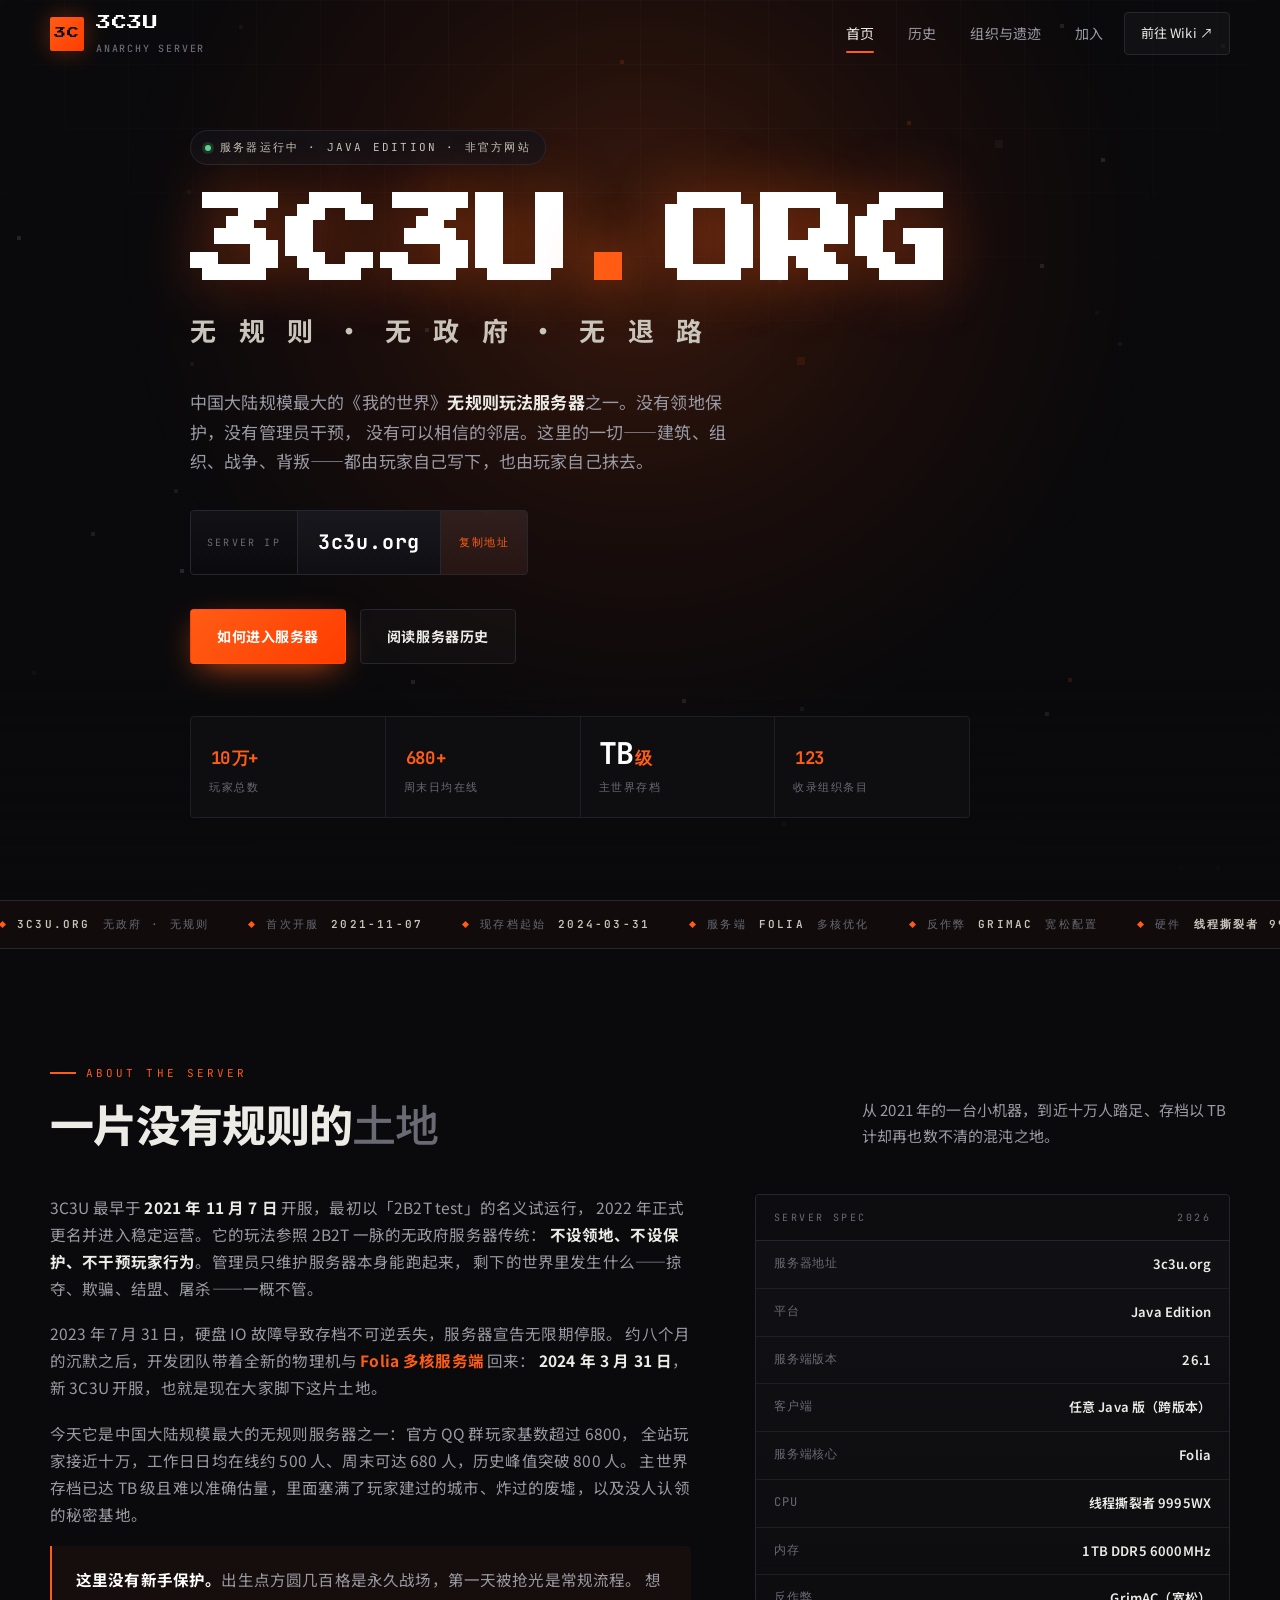
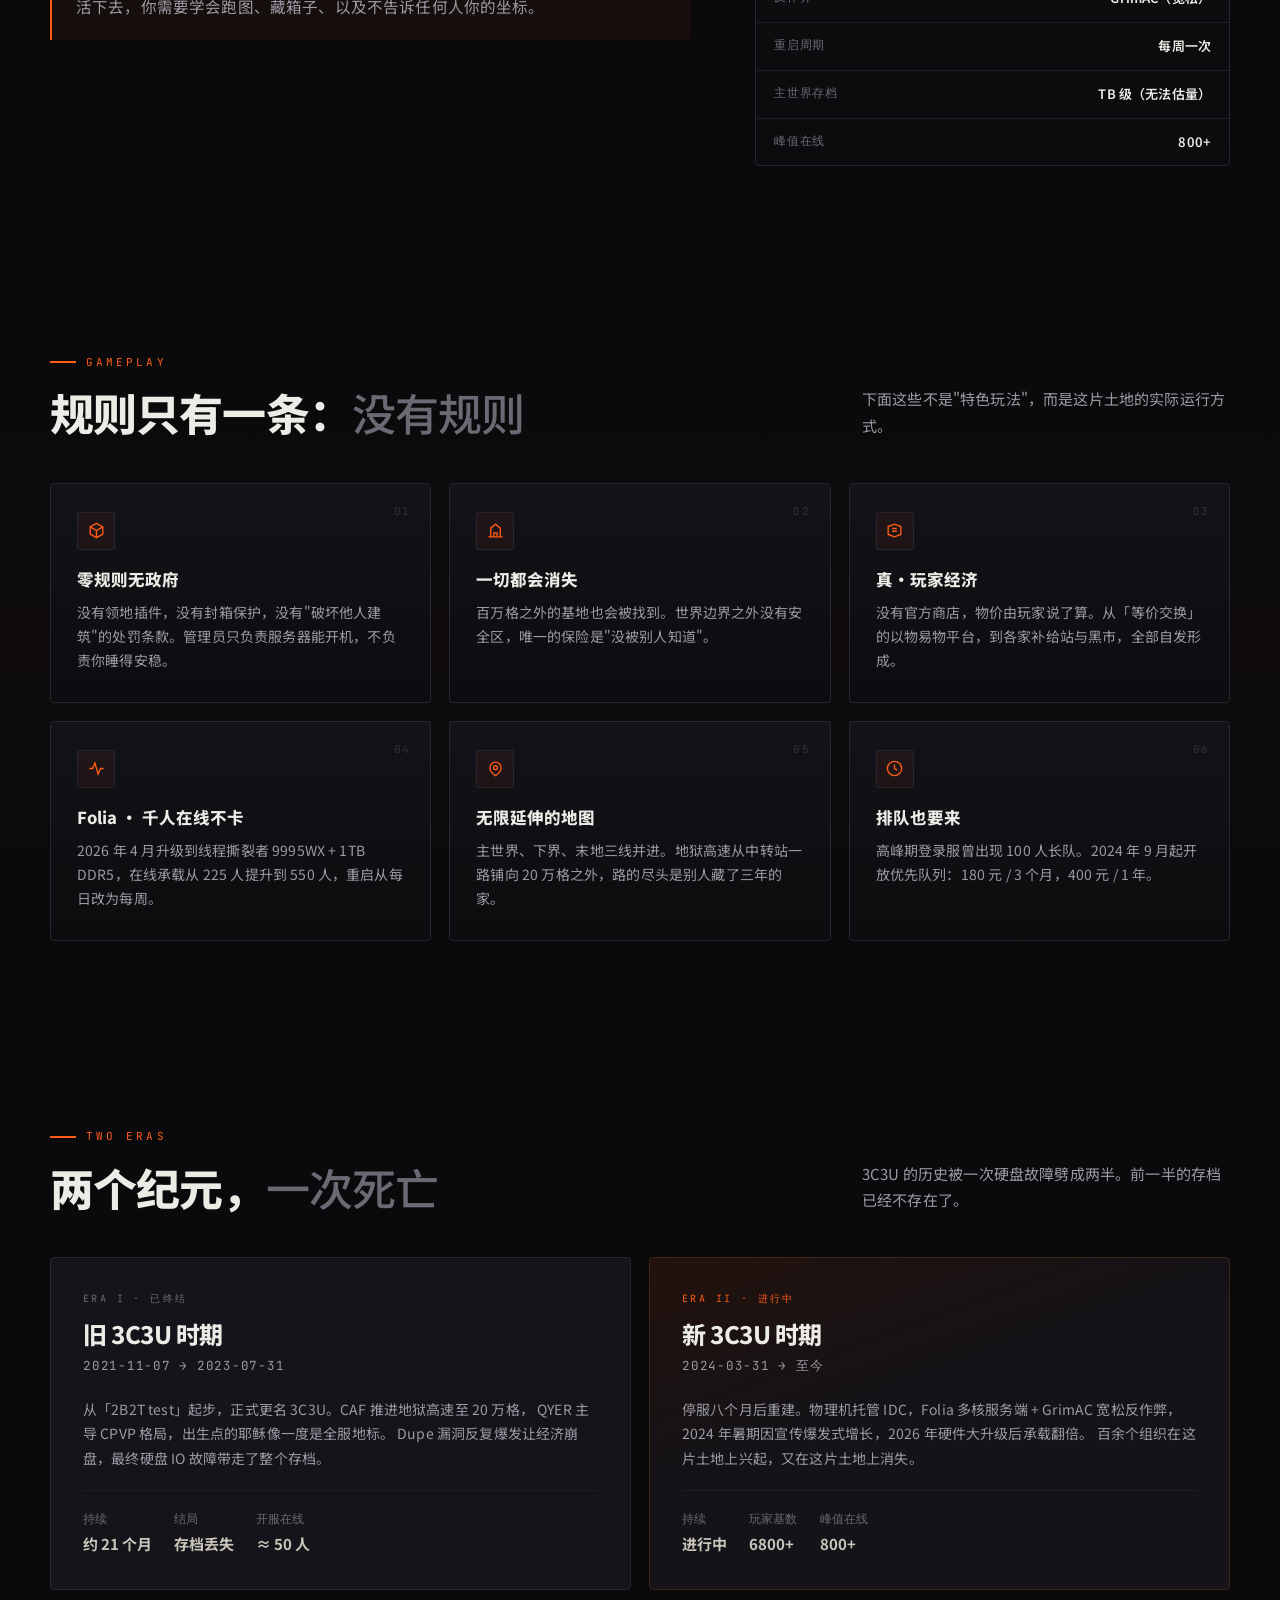
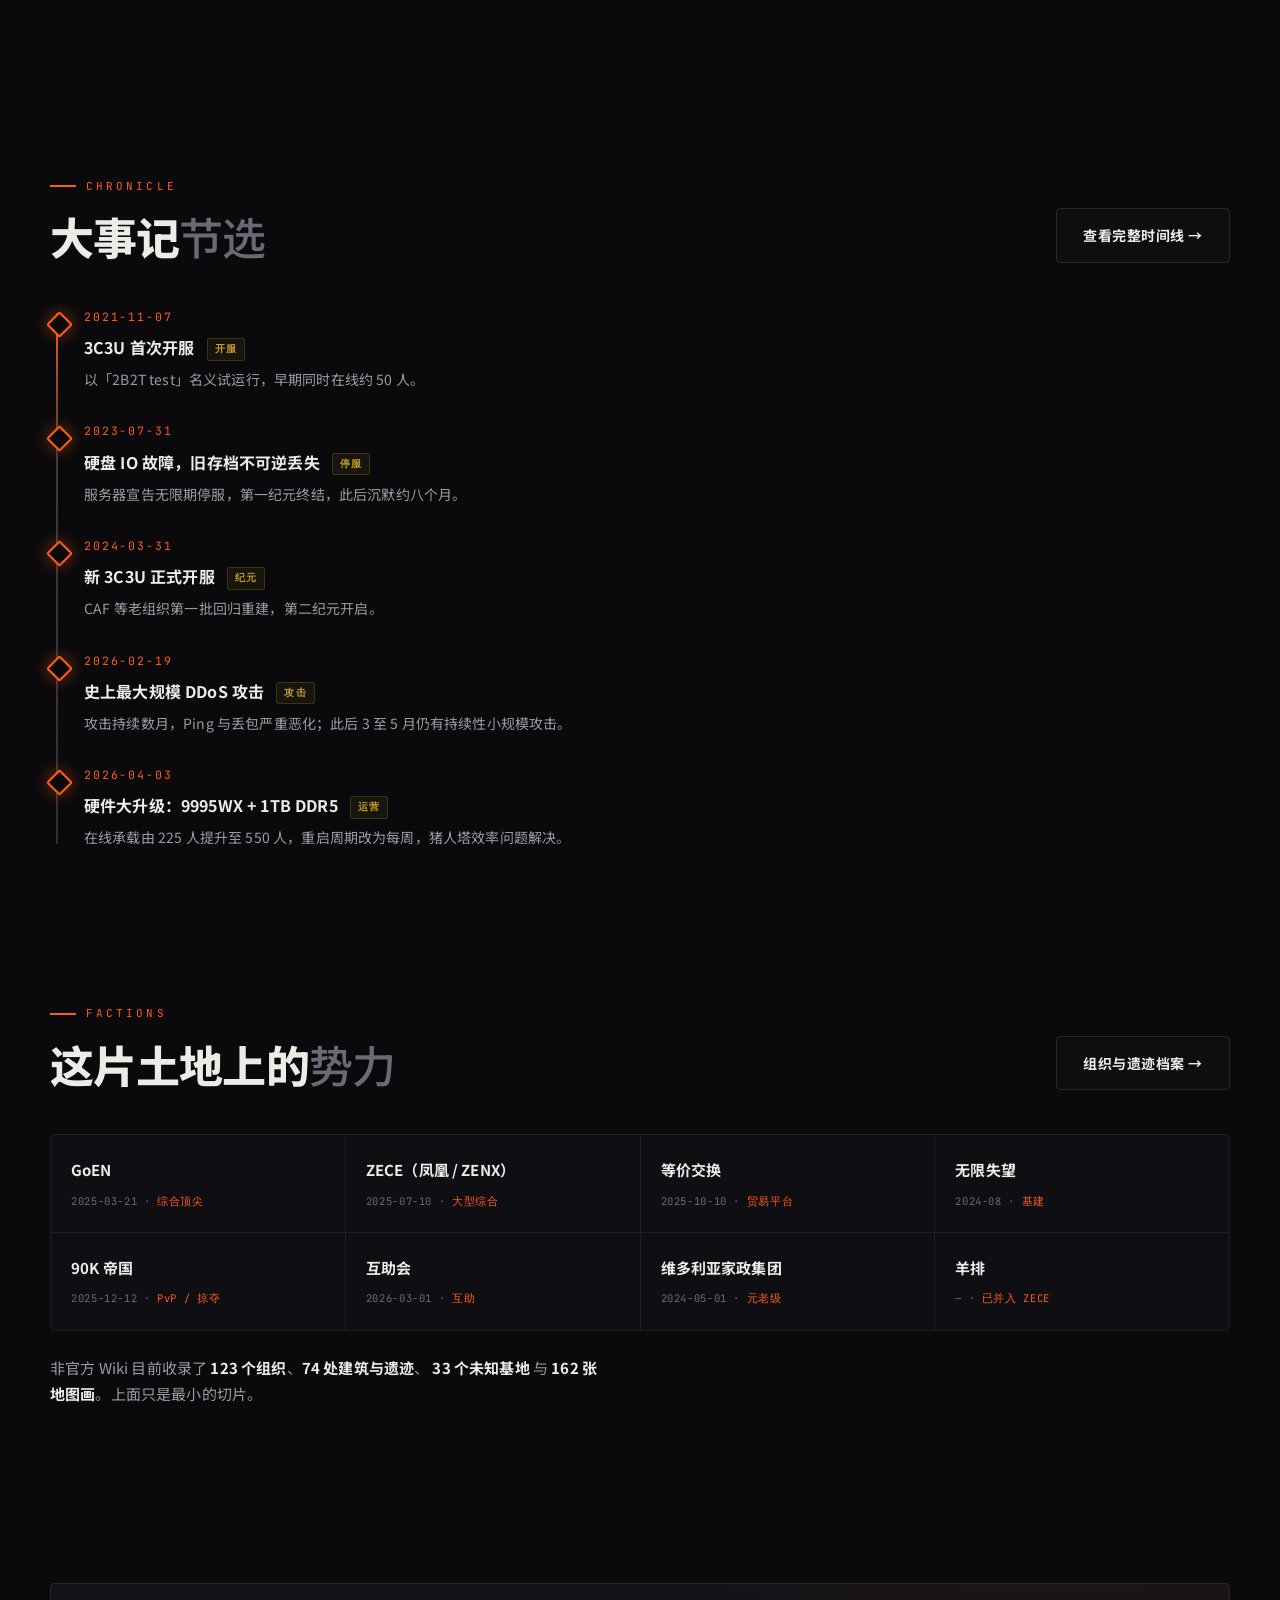
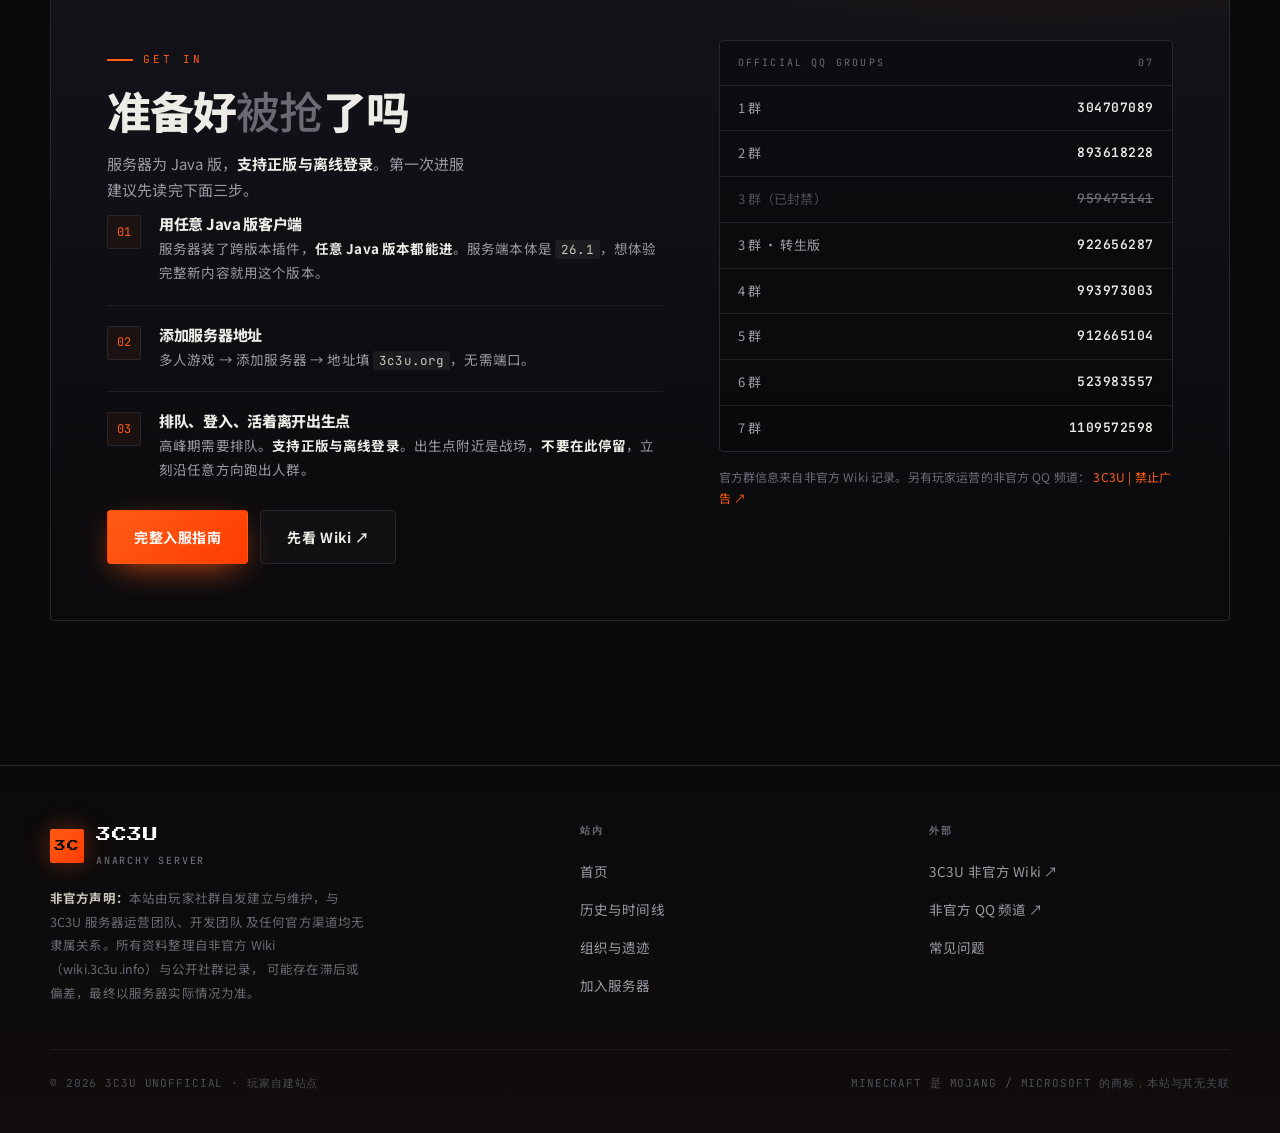
==== commit c47de55e: "content: 时间线改为宏观事件并延伸至未来；跨版本/离线/外挂口径更新；存档规模改为无法估量" ====
--- a/index.html
+++ b/index.html
@@ -4,7 +4,7 @@
 <meta charset="UTF-8">
 <meta name="viewport" content="width=device-width, initial-scale=1">
 <title>3C3U — 我的世界无规则服务器 | 非官方网站</title>
-<meta name="description" content="3C3U（3c3u.org）是中国大陆规模最大的《我的世界》无规则服务器之一。2021 年开服，现存档始于 2024-03-31，近十万玩家，主世界存档 14TB。这是由玩家社群维护的非官方网站。">
+<meta name="description" content="3C3U（3c3u.org）是中国大陆规模最大的《我的世界》无规则服务器之一。2021 年开服，现存档始于 2024-03-31，近十万玩家，主世界存档以 TB 计。这是由玩家社群维护的非官方网站。">
 <meta name="theme-color" content="#0a0a0c">
 <meta property="og:title" content="3C3U — 我的世界无规则服务器">
 <meta property="og:description" content="无规则、无政府、无退路。中国大陆最大的 Minecraft 无规则服务器之一。">
@@ -80,7 +80,7 @@
         <div class="hstat__k">周末日均在线</div>
       </div>
       <div class="hstat">
-        <div class="hstat__n"><span data-count="14">0</span><span>TB</span></div>
+        <div class="hstat__n">TB<span>级</span></div>
         <div class="hstat__k">主世界存档</div>
       </div>
       <div class="hstat">
@@ -101,7 +101,7 @@
     <span class="ticker__item">反作弊 <b>GrimAC</b> 宽松配置</span>
     <span class="ticker__item">硬件 <b>线程撕裂者 9995WX</b></span>
     <span class="ticker__item">内存 <b>1TB DDR5 6000MHz</b></span>
-    <span class="ticker__item">主世界存档 <b>14TB</b></span>
+    <span class="ticker__item">主世界存档 <b>TB 级 · 无法估量</b></span>
     <span class="ticker__item">世界纪录 <b>峰值在线 800+</b></span>
     <!-- 复制一份用于无缝滚动 -->
     <span class="ticker__item"><b>3c3u.org</b> 无政府 · 无规则</span>
@@ -111,7 +111,7 @@
     <span class="ticker__item">反作弊 <b>GrimAC</b> 宽松配置</span>
     <span class="ticker__item">硬件 <b>线程撕裂者 9995WX</b></span>
     <span class="ticker__item">内存 <b>1TB DDR5 6000MHz</b></span>
-    <span class="ticker__item">主世界存档 <b>14TB</b></span>
+    <span class="ticker__item">主世界存档 <b>TB 级 · 无法估量</b></span>
     <span class="ticker__item">世界纪录 <b>峰值在线 800+</b></span>
   </div>
 </div>
@@ -124,7 +124,7 @@
         <div class="eyebrow">About the server</div>
         <h2>一片没有规则的<span class="thin">土地</span></h2>
       </div>
-      <p class="sec-desc">从 2021 年的一台小机器，到近十万人踏足、存档塞满 14TB 硬盘的混沌之地。</p>
+      <p class="sec-desc">从 2021 年的一台小机器，到近十万人踏足、存档以 TB 计却再也数不清的混沌之地。</p>
     </div>
 
     <div class="about__grid">
@@ -143,7 +143,7 @@
         <p>
           今天它是中国大陆规模最大的无规则服务器之一：官方 QQ 群玩家基数超过 6800，
           全站玩家接近十万，工作日日均在线约 500 人、周末可达 680 人，历史峰值突破 800 人。
-          主世界存档累计 14TB，里面塞满了玩家建过的城市、炸过的废墟，以及没人认领的秘密基地。
+          主世界存档已达 TB 级且难以准确估量，里面塞满了玩家建过的城市、炸过的废墟，以及没人认领的秘密基地。
         </p>
         <p class="callout">
           <b>这里没有新手保护。</b>出生点方圆几百格是永久战场，第一天被抢光是常规流程。
@@ -163,7 +163,7 @@
           <div class="spec__row"><dt>内存</dt><dd>1TB DDR5 6000MHz</dd></div>
           <div class="spec__row"><dt>反作弊</dt><dd>GrimAC（宽松）</dd></div>
           <div class="spec__row"><dt>重启周期</dt><dd>每周一次</dd></div>
-          <div class="spec__row"><dt>主世界存档</dt><dd>14 TB</dd></div>
+          <div class="spec__row"><dt>主世界存档</dt><dd>TB 级（无法估量）</dd></div>
           <div class="spec__row"><dt>峰值在线</dt><dd>800+</dd></div>
         </dl>
       </aside>
--- a/assets/css/style.css
+++ b/assets/css/style.css
@@ -689,6 +689,9 @@
 .badge--war { color: #ff7a4d; border-color: #4a2415; background: rgba(255,92,22,.08); }
 .badge--org { color: #6fb3ff; border-color: #1c3350; background: rgba(60,140,255,.07); }
 .badge--sys { color: #c9a227; border-color: #3d3410; background: rgba(201,162,39,.07); }
+.badge--atk { color: #ff5c72; border-color: #4a1a24; background: rgba(255,60,90,.08); }
+.badge--pop { color: #58d68d; border-color: #1c3a2a; background: rgba(88,214,141,.07); }
+.badge--plan { color: #7d7d8a; border-color: #2e2e38; border-style: dashed; background: transparent; }
 
 /* ---------- orgs ---------- */
 .orgs {
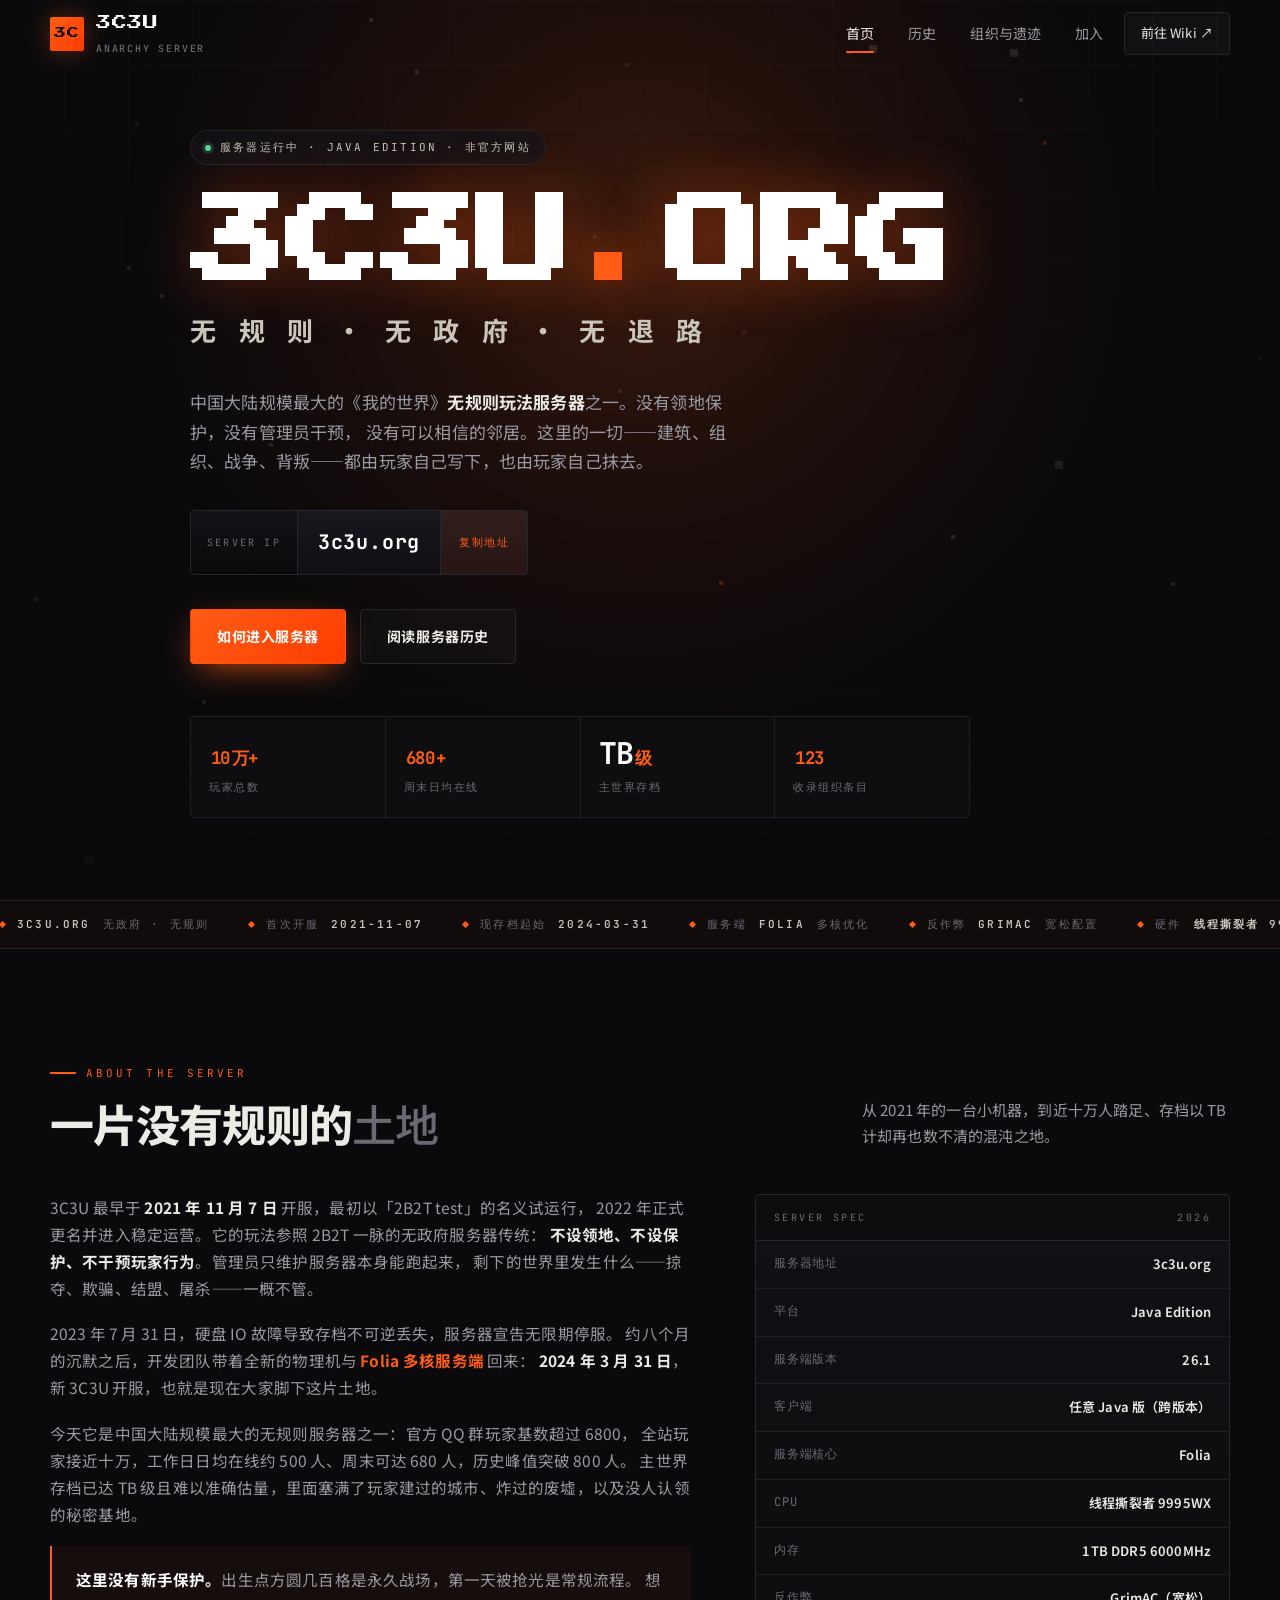
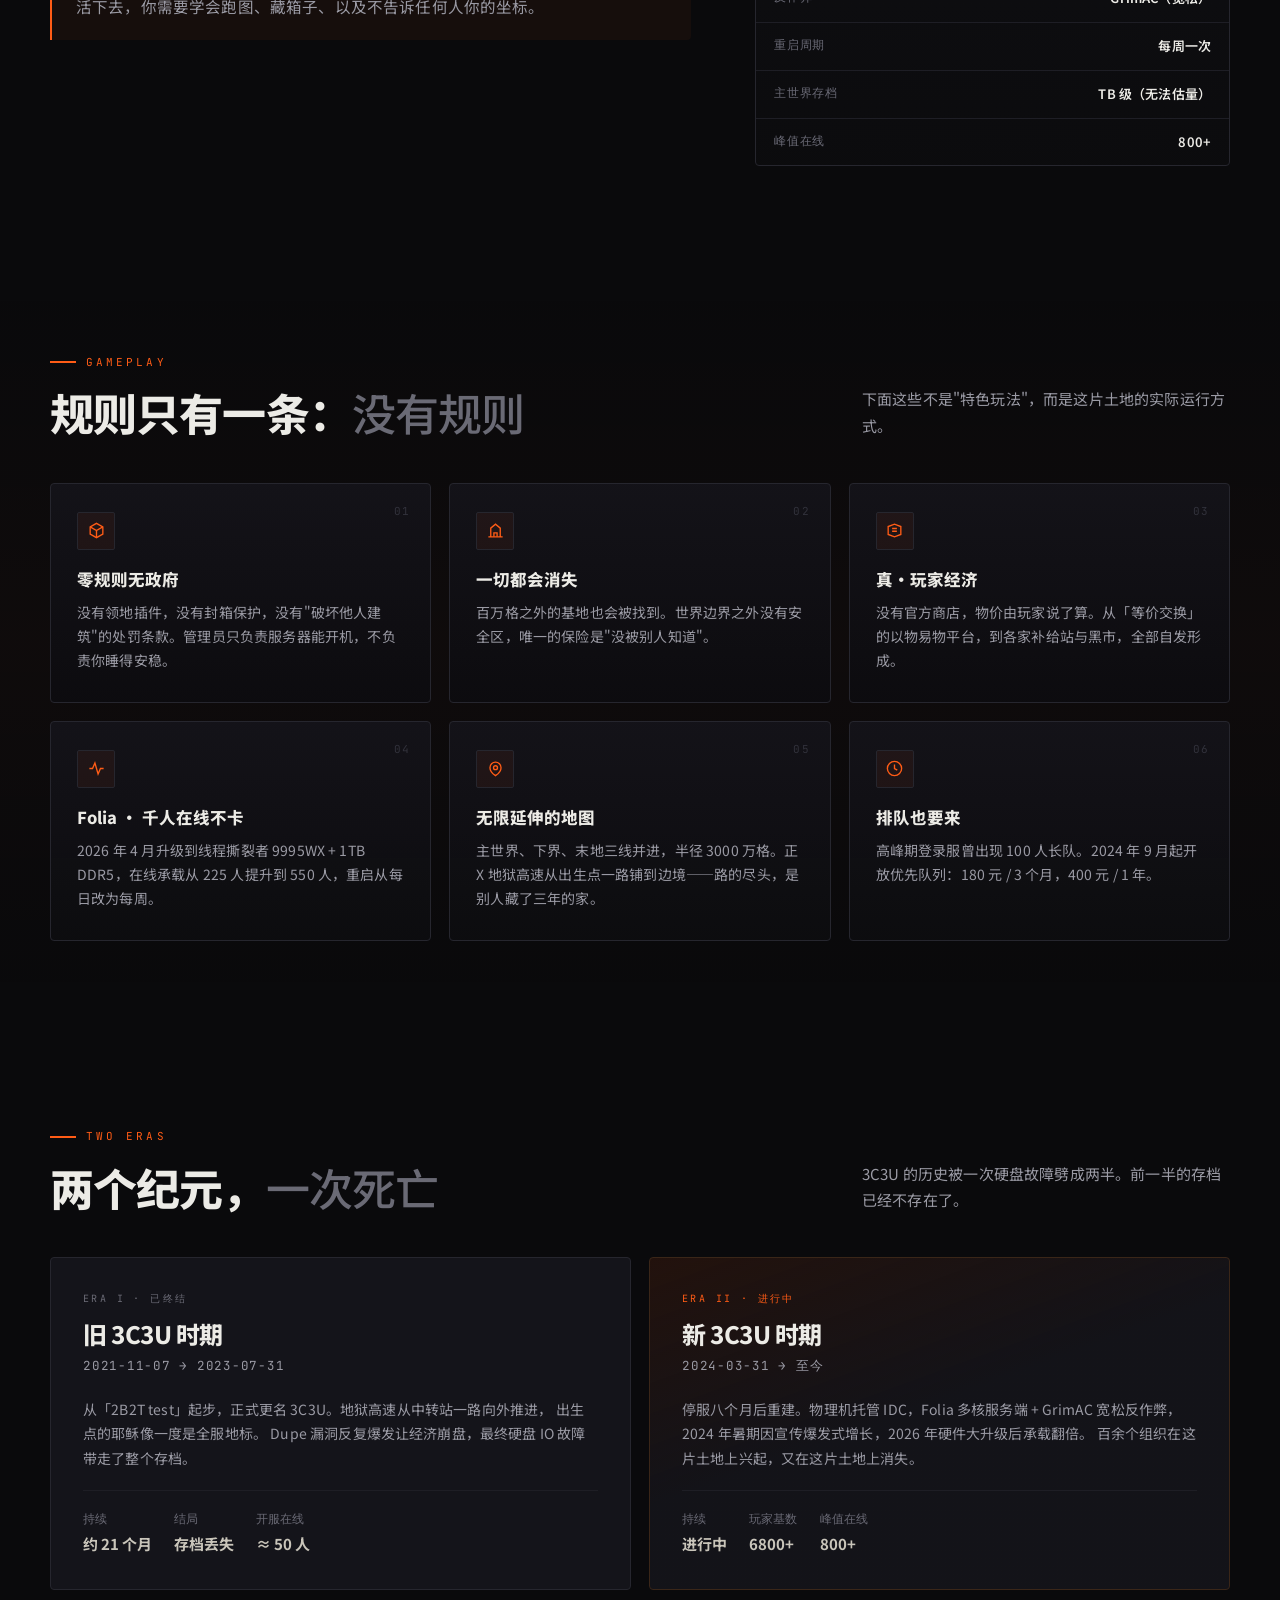
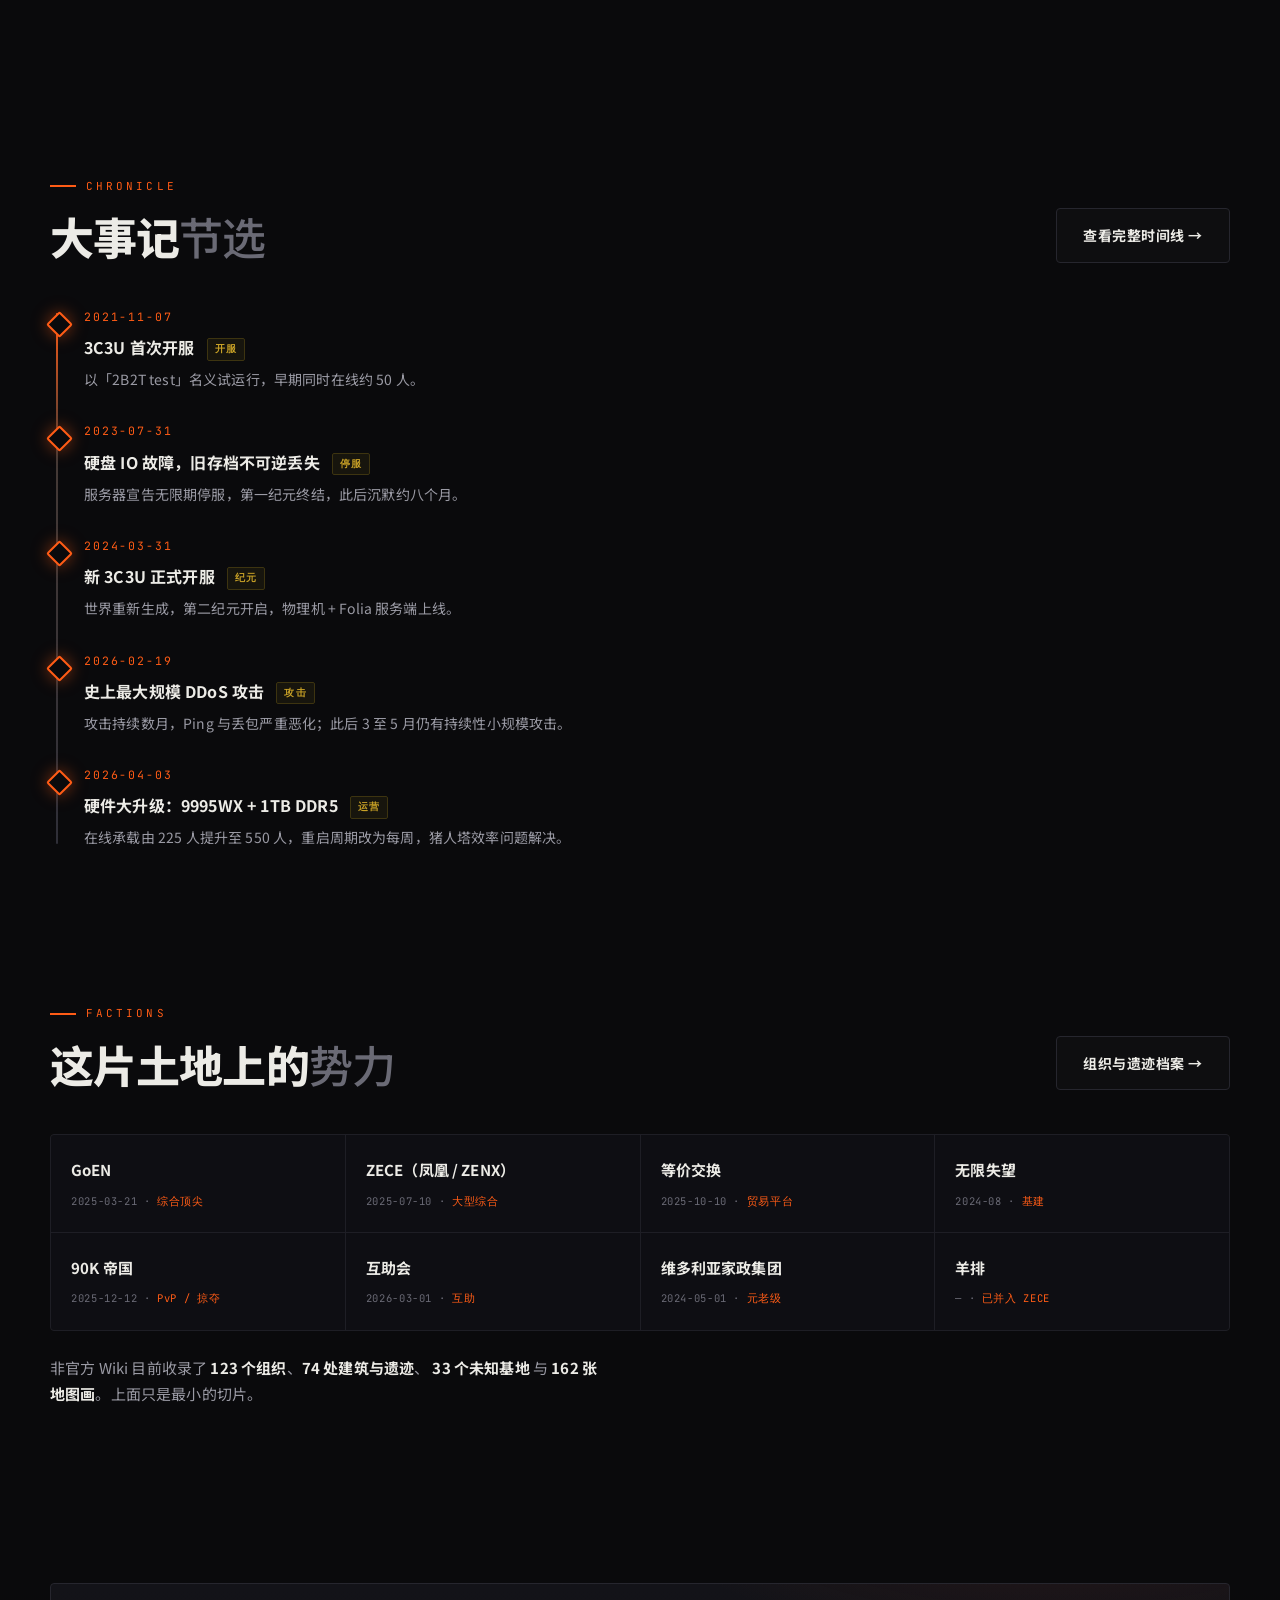
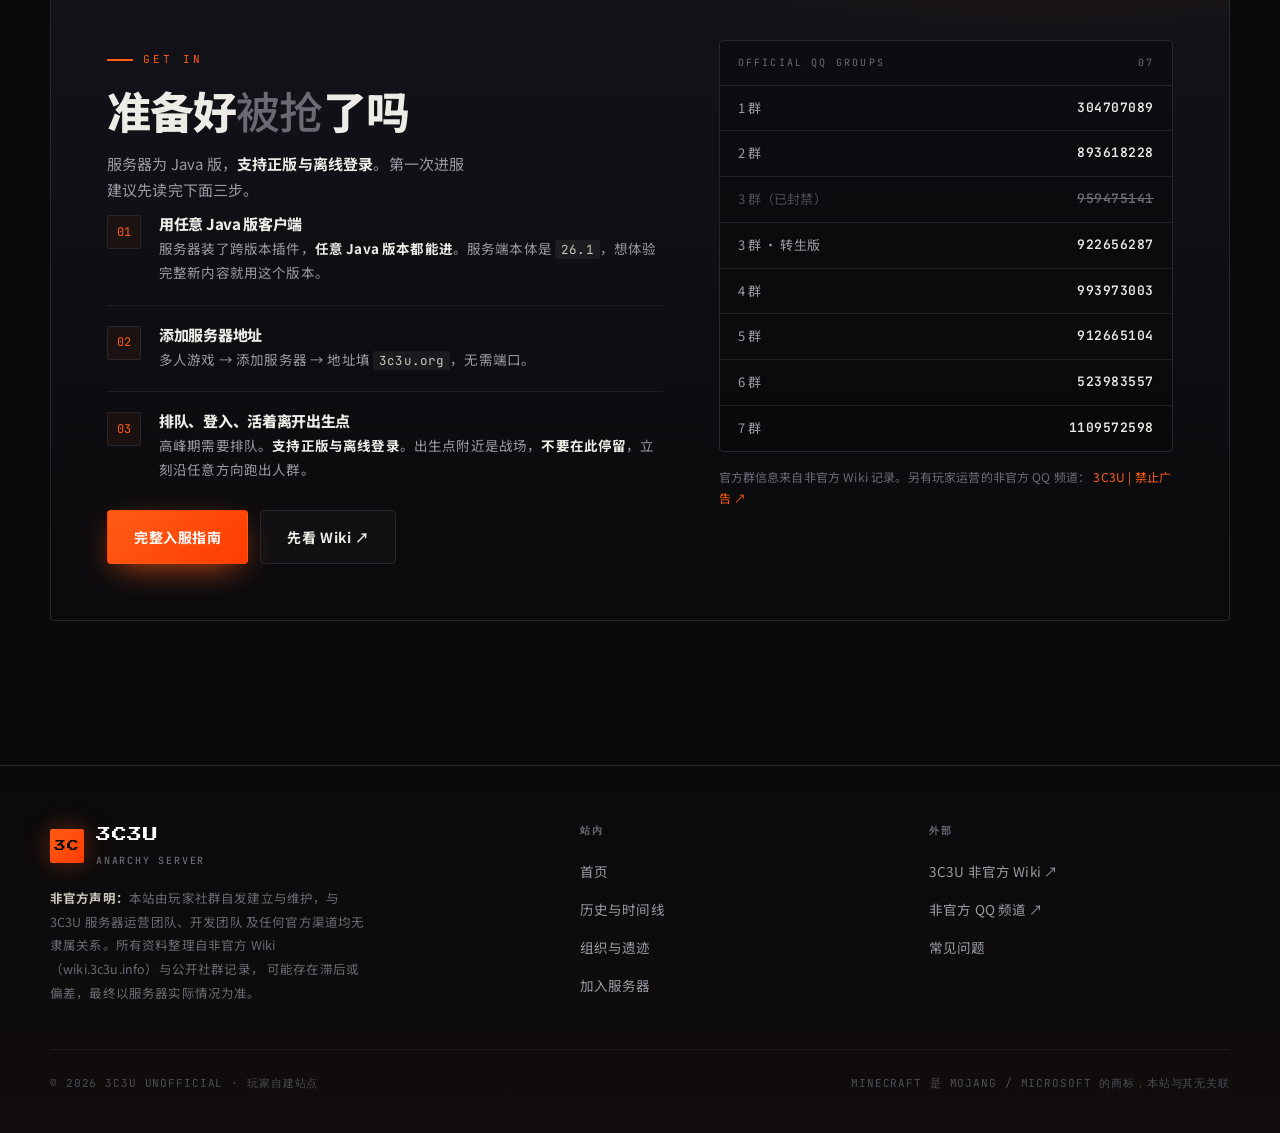
==== commit 0dcae594: "content: 正X地狱高速铺至边境；地图半径 3000 万格；首页时间线去组织化" ====
--- a/index.html
+++ b/index.html
@@ -225,7 +225,7 @@
           <svg viewBox="0 0 24 24" fill="none" stroke="currentColor" stroke-width="1.7"><path d="M12 21s-7-4.5-7-10a7 7 0 0114 0c0 5.5-7 10-7 10z"/><circle cx="12" cy="11" r="2.5"/></svg>
         </div>
         <h3>无限延伸的地图</h3>
-        <p>主世界、下界、末地三线并进。地狱高速从中转站一路铺向 20 万格之外，路的尽头是别人藏了三年的家。</p>
+        <p>主世界、下界、末地三线并进，半径 3000 万格。正 X 地狱高速从出生点一路铺到边境——路的尽头，是别人藏了三年的家。</p>
       </article>
 
       <article class="card reveal">
@@ -257,8 +257,8 @@
         <h3>旧 3C3U 时期</h3>
         <div class="era__date">2021-11-07 → 2023-07-31</div>
         <p>
-          从「2B2T test」起步，正式更名 3C3U。CAF 推进地狱高速至 20 万格，
-          QYER 主导 CPVP 格局，出生点的耶稣像一度是全服地标。
+          从「2B2T test」起步，正式更名 3C3U。地狱高速从中转站一路向外推进，
+          出生点的耶稣像一度是全服地标。
           Dupe 漏洞反复爆发让经济崩盘，最终硬盘 IO 故障带走了整个存档。
         </p>
         <div class="era__meta">
@@ -312,7 +312,7 @@
       <div class="tl__item reveal">
         <div class="tl__date">2024-03-31</div>
         <div class="tl__title">新 3C3U 正式开服 <span class="badge badge--sys">纪元</span></div>
-        <p class="tl__desc">CAF 等老组织第一批回归重建，第二纪元开启。</p>
+        <p class="tl__desc">世界重新生成，第二纪元开启，物理机 + Folia 服务端上线。</p>
       </div>
       <div class="tl__item reveal">
         <div class="tl__date">2026-02-19</div>
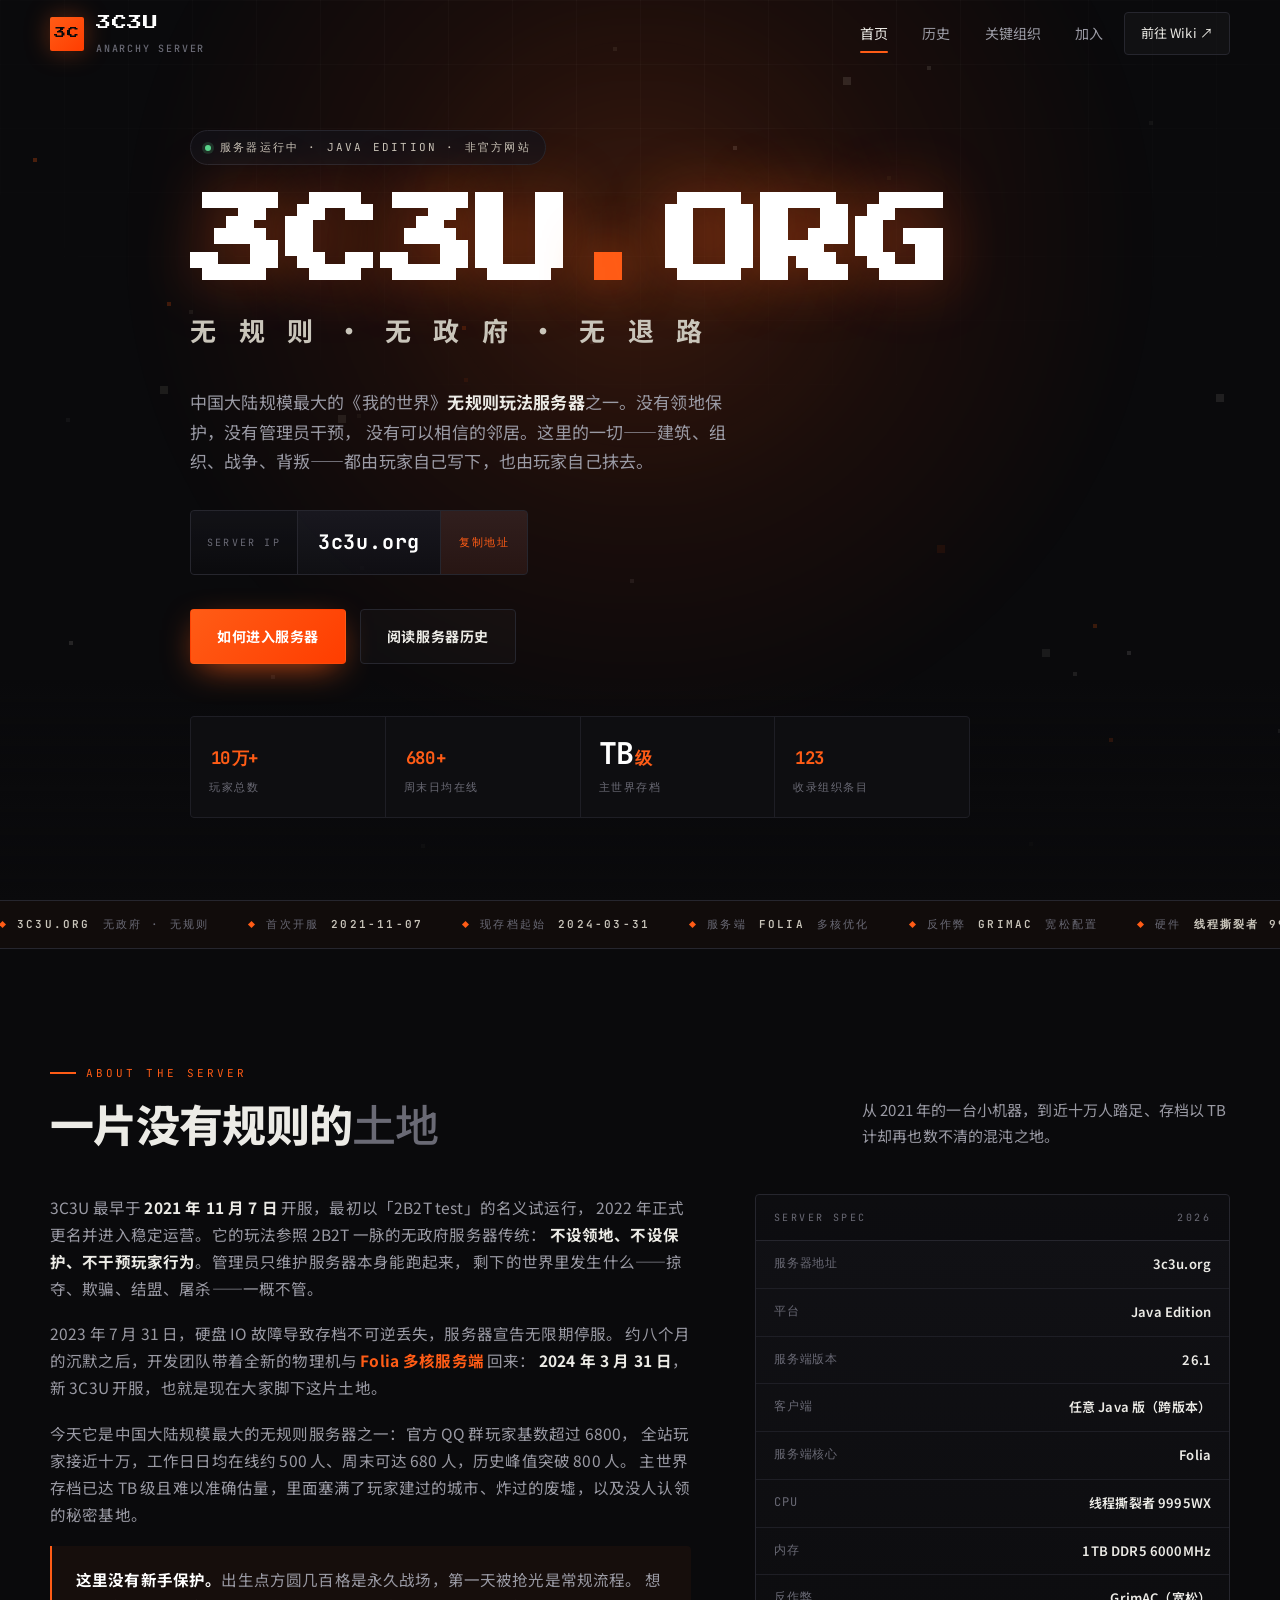
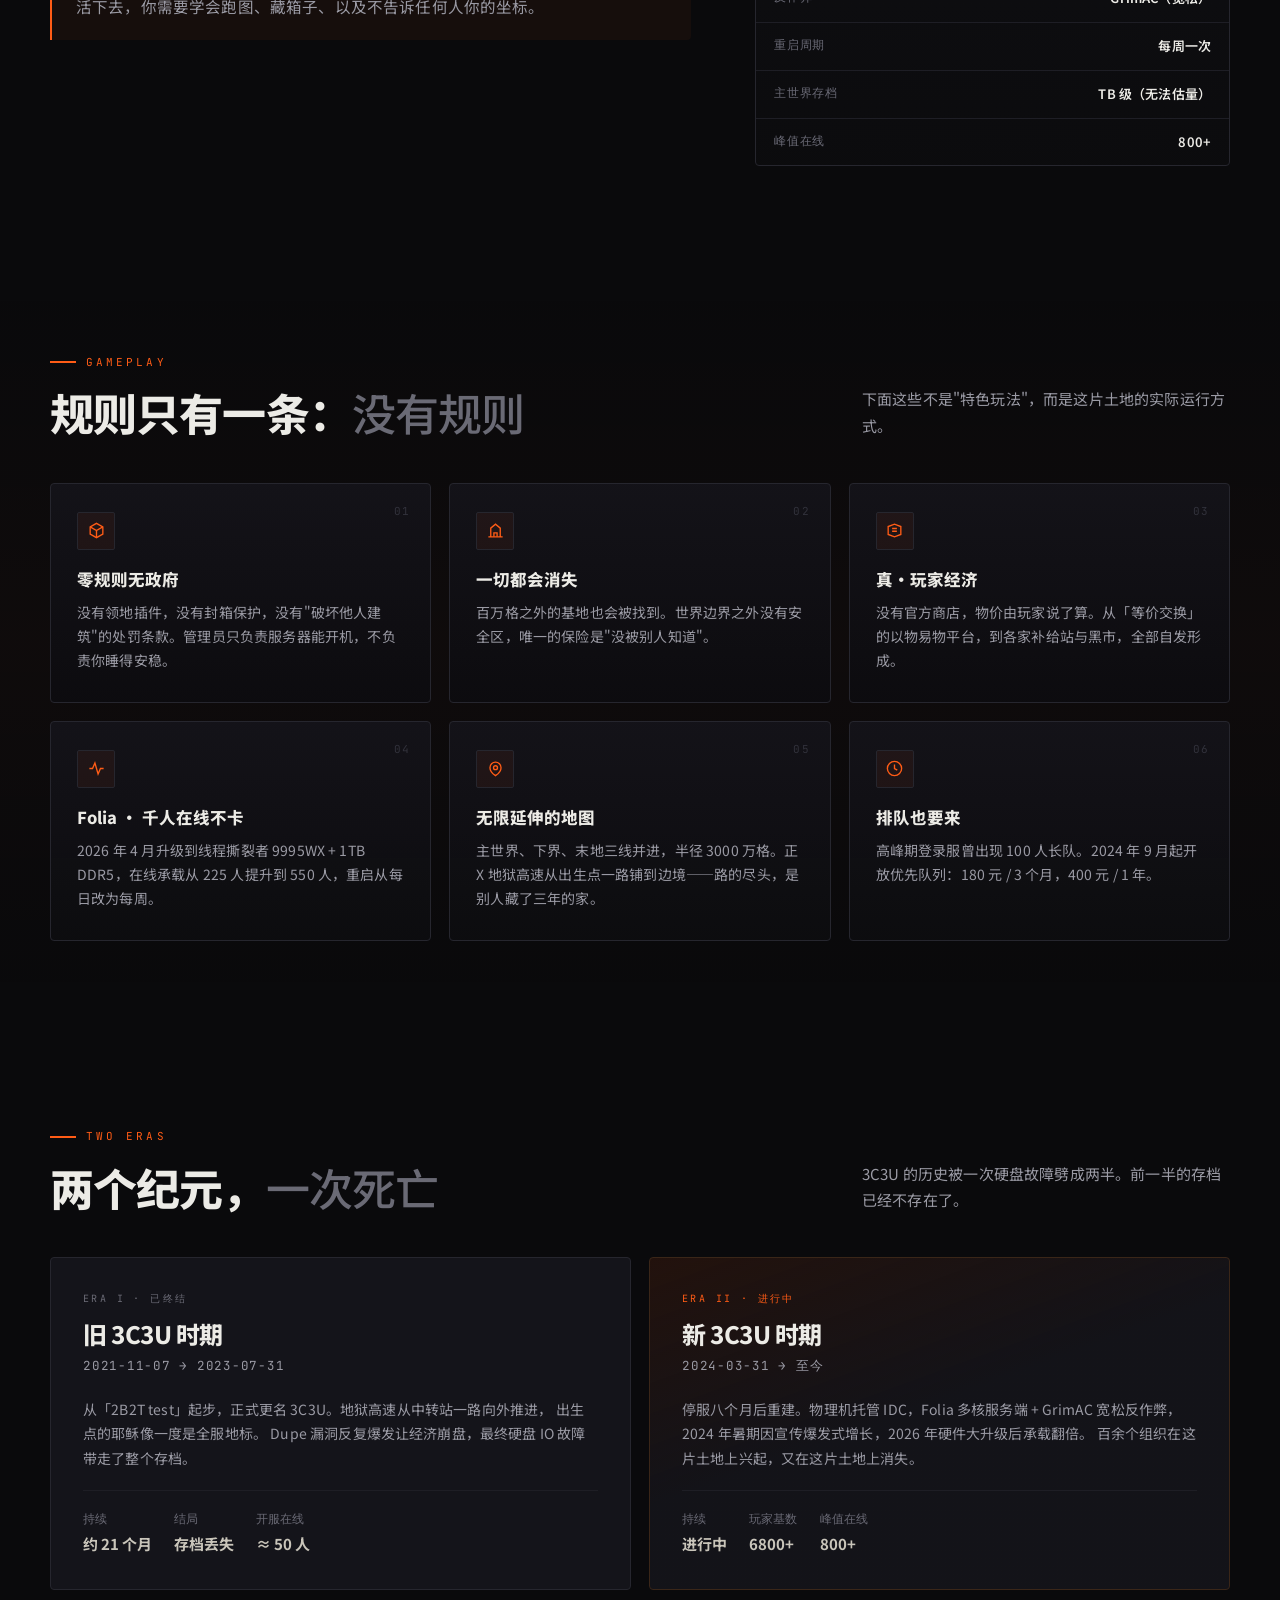
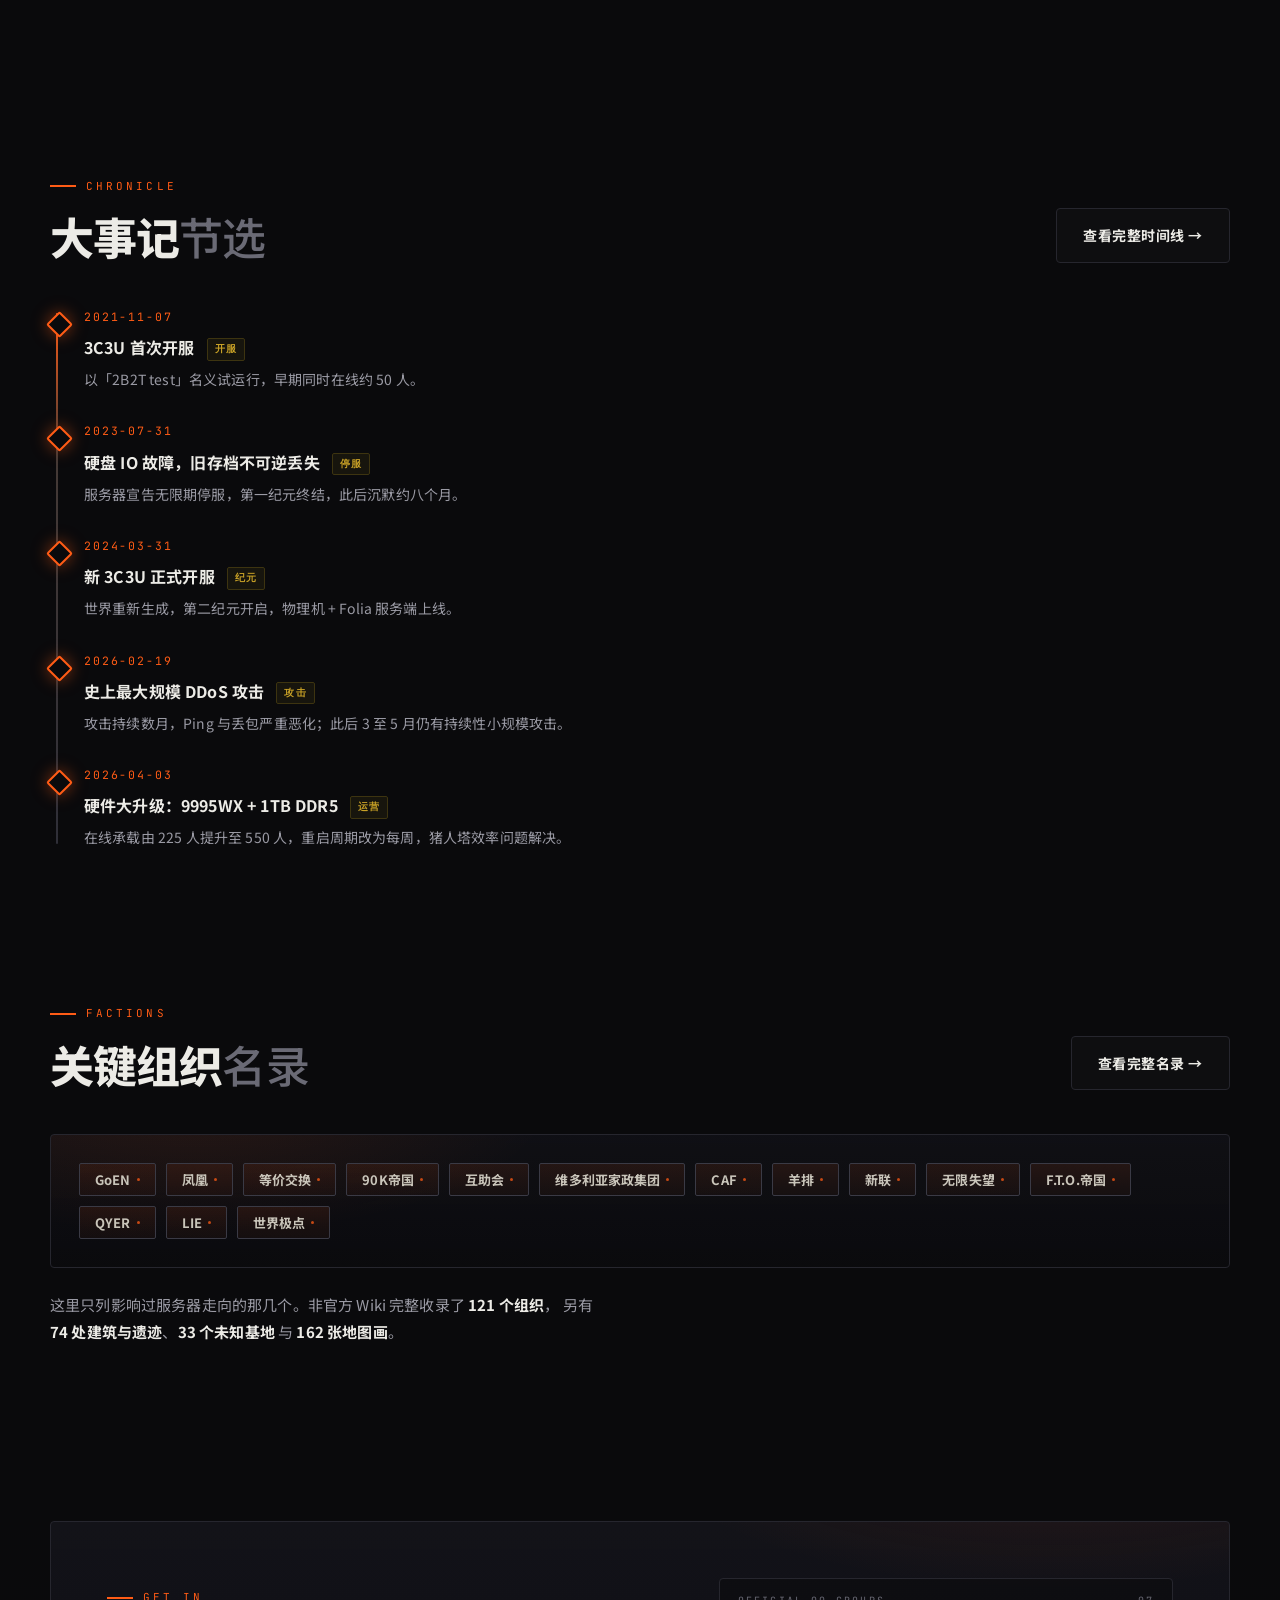
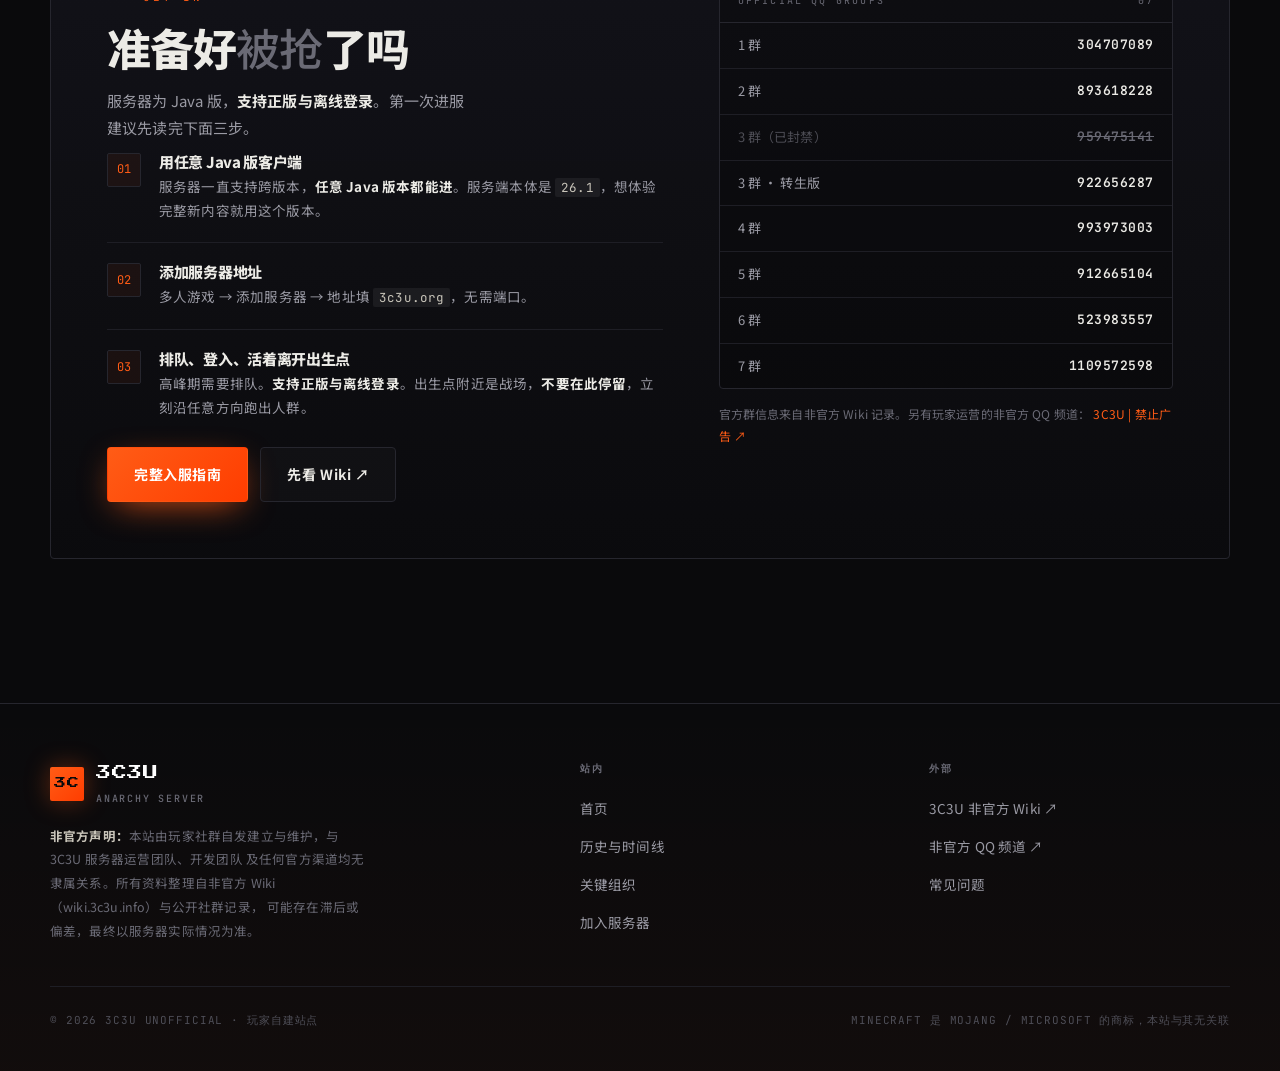
==== commit 25b6eb54: "content: 组织墙改为关键组织名录；移除废墟区块；修正跨版本与回档口径" ====
--- a/index.html
+++ b/index.html
@@ -30,7 +30,7 @@
     <nav class="nav__links" id="navLinks">
       <a href="index.html" data-page="index.html">首页</a>
       <a href="history.html" data-page="history.html">历史</a>
-      <a href="factions.html" data-page="factions.html">组织与遗迹</a>
+      <a href="factions.html" data-page="factions.html">关键组织</a>
       <a href="join.html" data-page="join.html">加入</a>
       <a class="nav__cta" href="https://wiki.3c3u.info/wiki/%E9%A6%96%E9%A1%B5" target="_blank" rel="noopener">前往 Wiki ↗</a>
     </nav>
@@ -334,25 +334,31 @@
     <div class="sec-head reveal">
       <div>
         <div class="eyebrow">Factions</div>
-        <h2>这片土地上的<span class="thin">势力</span></h2>
-      </div>
-      <a class="btn btn--ghost" href="factions.html">组织与遗迹档案 →</a>
-    </div>
-
-    <div class="orgs reveal">
-      <div class="org"><div class="org__name">GoEN</div><div class="org__meta">2025-03-21 · <em>综合顶尖</em></div></div>
-      <div class="org"><div class="org__name">ZECE（凤凰 / ZENX）</div><div class="org__meta">2025-07-10 · <em>大型综合</em></div></div>
-      <div class="org"><div class="org__name">等价交换</div><div class="org__meta">2025-10-10 · <em>贸易平台</em></div></div>
-      <div class="org"><div class="org__name">无限失望</div><div class="org__meta">2024-08 · <em>基建</em></div></div>
-      <div class="org"><div class="org__name">90K 帝国</div><div class="org__meta">2025-12-12 · <em>PvP / 掠夺</em></div></div>
-      <div class="org"><div class="org__name">互助会</div><div class="org__meta">2026-03-01 · <em>互助</em></div></div>
-      <div class="org"><div class="org__name">维多利亚家政集团</div><div class="org__meta">2024-05-01 · <em>元老级</em></div></div>
-      <div class="org"><div class="org__name">羊排</div><div class="org__meta">— · <em>已并入 ZECE</em></div></div>
-    </div>
+        <h2>关键组织<span class="thin">名录</span></h2>
+      </div>
+      <a class="btn btn--ghost" href="factions.html">查看完整名录 →</a>
+    </div>
+
+    <div class="orgkeys reveal">
+    <span class="chip chip--lg" data-desc="2025-03-21 成立 · 综合实力顶尖，服务器最有存在感的势力之一">GoEN</span>
+    <span class="chip chip--lg" data-desc="2025-07-10 成立 · 老牌大型组织，2026-05-09 与 ZENX、alice 合并为 ZECE">凤凰</span>
+    <span class="chip chip--lg" data-desc="2025-10-10 成立 · 服务器首个玩家换物平台，把&quot;信任&quot;变成了可交易的商品">等价交换</span>
+    <span class="chip chip--lg" data-desc="2025-12-12 由 wooden_b 与 90K 联合创立 · PvP / 掠夺型，最具争议的组织之一">90K帝国</span>
+    <span class="chip chip--lg" data-desc="2026-03-01 成立 · 战后新生组织，因「世界极点」问题与相关方爆发冲突">互助会</span>
+    <span class="chip chip--lg" data-desc="2024-05-01 成立 · 新服早期最强势力，06-24 摧毁 CAF 第一基地">维多利亚家政集团</span>
+    <span class="chip chip--lg" data-desc="旧 3C3U 老牌综合组织 · 2024 年回归重建，06-24 第一基地被毁后解散">CAF</span>
+    <span class="chip chip--lg" data-desc="N.B.S 后身 · 2025-08-27 遭袭损失近 50 盒物资，2026-02-28 与凤凰合并">羊排</span>
+    <span class="chip chip--lg" data-desc="2026-02-16 成立 · 军事型组织，02-28 解散，是 2026 年初局势升级的导火索">新联</span>
+    <span class="chip chip--lg" data-desc="2024-08 成立 · 基建型组织，长期承担地狱大厅的修缮">无限失望</span>
+    <span class="chip chip--lg" data-desc="2024-06-14 成立 · 新服早期的扩张型势力">F.T.O.帝国</span>
+    <span class="chip chip--lg" data-desc="旧 3C3U 时期 CPVP 组织 · 率先公开 Dupe 漏洞的利用方式">QYER</span>
+    <span class="chip chip--lg" data-desc="2025-08-03 成立 · 公开记录有限">LIE</span>
+    <span class="chip chip--lg" data-desc="与世界极点坐标基地相关的一方，因与互助会的冲突被记录">世界极点</span>
+  </div>
 
     <p class="sec-desc reveal" style="margin-top:24px;max-width:70ch">
-      非官方 Wiki 目前收录了 <b style="color:var(--text)">123 个组织</b>、<b style="color:var(--text)">74 处建筑与遗迹</b>、
-      <b style="color:var(--text)">33 个未知基地</b> 与 <b style="color:var(--text)">162 张地图画</b>。上面只是最小的切片。
+      这里只列影响过服务器走向的那几个。非官方 Wiki 完整收录了 <b style="color:var(--text)">121 个组织</b>，
+      另有 <b style="color:var(--text)">74 处建筑与遗迹</b>、<b style="color:var(--text)">33 个未知基地</b> 与 <b style="color:var(--text)">162 张地图画</b>。
     </p>
   </div>
 </section>
@@ -374,7 +380,7 @@
               <div class="step__n">01</div>
               <div>
                 <h4>用任意 Java 版客户端</h4>
-                <p>服务器装了跨版本插件，<b style="color:var(--text)">任意 Java 版本都能进</b>。服务端本体是 <code>26.1</code>，想体验完整新内容就用这个版本。</p>
+                <p>服务器一直支持跨版本，<b style="color:var(--text)">任意 Java 版本都能进</b>。服务端本体是 <code>26.1</code>，想体验完整新内容就用这个版本。</p>
               </div>
             </div>
             <div class="step">
@@ -446,7 +452,7 @@
         <ul>
           <li><a href="index.html">首页</a></li>
           <li><a href="history.html">历史与时间线</a></li>
-          <li><a href="factions.html">组织与遗迹</a></li>
+          <li><a href="factions.html">关键组织</a></li>
           <li><a href="join.html">加入服务器</a></li>
         </ul>
       </div>
--- a/assets/css/style.css
+++ b/assets/css/style.css
@@ -721,6 +721,122 @@
 .org__meta em {
   font-style: normal;
   color: var(--lava);
+}
+
+/* ---------- key org list ---------- */
+.orgkeys {
+  display: flex;
+  flex-wrap: wrap;
+  gap: 10px;
+  padding: 28px;
+  border: 1px solid var(--line);
+  border-radius: var(--r);
+  background:
+    radial-gradient(520px 200px at 12% -30%, rgba(255,92,22,.10), transparent 70%),
+    linear-gradient(180deg, rgba(18,18,24,.75), rgba(11,11,14,.85));
+}
+
+/* ---------- org marquee wall ---------- */
+.orgwall {
+  border: 1px solid var(--line);
+  border-radius: var(--r);
+  background: linear-gradient(180deg, rgba(18,18,24,.75), rgba(11,11,14,.85));
+  padding: 20px 0;
+  display: grid;
+  gap: 9px;
+  overflow: hidden;
+  -webkit-mask-image: linear-gradient(90deg, transparent, #000 7%, #000 93%, transparent);
+  mask-image: linear-gradient(90deg, transparent, #000 7%, #000 93%, transparent);
+}
+.orgrow {
+  display: flex;
+  gap: 8px;
+  width: max-content;
+  animation: orgscroll 110s linear infinite;
+  will-change: transform;
+}
+.orgrow:nth-child(1) { animation-duration: 98s; }
+.orgrow:nth-child(2) { animation-duration: 124s; animation-direction: reverse; }
+.orgrow:nth-child(3) { animation-duration: 112s; }
+.orgwall:hover .orgrow { animation-play-state: paused; }
+@keyframes orgscroll {
+  from { transform: translateX(0); }
+  to { transform: translateX(-50%); }
+}
+.chip {
+  display: inline-flex;
+  align-items: center;
+  font-size: 11.5px;
+  line-height: 1;
+  padding: 7px 11px;
+  border: 1px solid var(--line-soft);
+  border-radius: 2px;
+  background: rgba(255,255,255,.02);
+  color: var(--muted);
+  white-space: nowrap;
+  letter-spacing: .02em;
+  transition: color .2s, border-color .2s, background .2s;
+}
+.chip:hover {
+  color: var(--text);
+  border-color: #3c3c47;
+  background: rgba(255,92,22,.07);
+}
+.chip--lg {
+  font-size: 13px;
+  padding: 9px 15px;
+  font-weight: 700;
+  color: var(--ash);
+  border-color: #3a3a45;
+  background: linear-gradient(180deg, rgba(255,92,22,.09), rgba(255,92,22,.035));
+  letter-spacing: .01em;
+}
+.chip--lg:hover {
+  color: #fff;
+  border-color: var(--lava);
+  background: rgba(255,92,22,.16);
+}
+.chip[data-desc] { cursor: help; }
+.chip[data-desc]::after {
+  content: "";
+  display: inline-block;
+  width: 3px; height: 3px;
+  margin-left: 6px;
+  border-radius: 50%;
+  background: var(--lava);
+  vertical-align: 2px;
+  opacity: .75;
+}
+
+.orgtip {
+  position: fixed;
+  z-index: 300;
+  max-width: 280px;
+  padding: 10px 13px;
+  background: #15151b;
+  border: 1px solid #34343f;
+  border-radius: 3px;
+  color: var(--ash);
+  font-size: 12px;
+  line-height: 1.65;
+  letter-spacing: .01em;
+  box-shadow: 0 16px 40px rgba(0,0,0,.65);
+  pointer-events: none;
+  opacity: 0;
+  transform: translateY(4px);
+  transition: opacity .16s, transform .16s;
+}
+.orgtip.is-on { opacity: 1; transform: none; }
+.orgtip::before {
+  content: "";
+  position: absolute;
+  left: var(--arrow-x, 50%);
+  bottom: -5px;
+  width: 8px; height: 8px;
+  background: #15151b;
+  border-right: 1px solid #34343f;
+  border-bottom: 1px solid #34343f;
+  transform: translateX(-50%) rotate(45deg);
 }
 
 /* ---------- join ---------- */
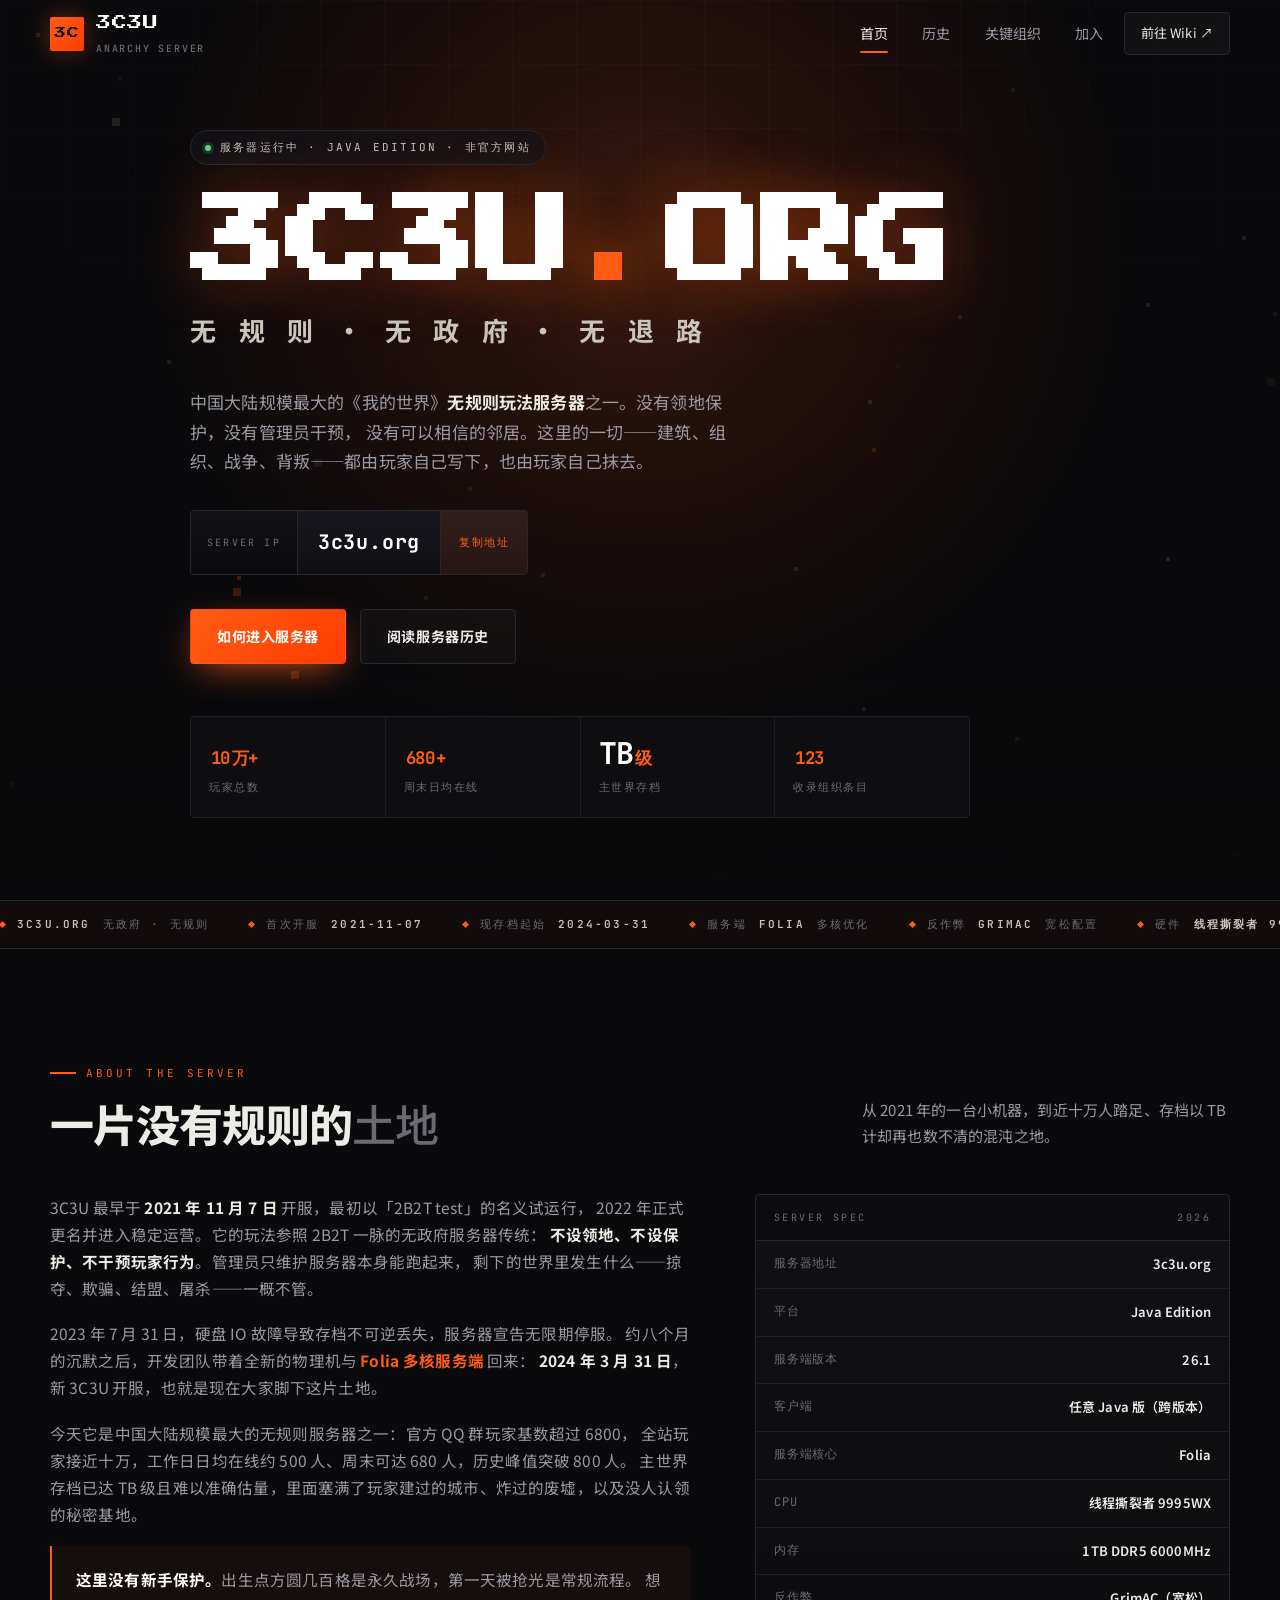
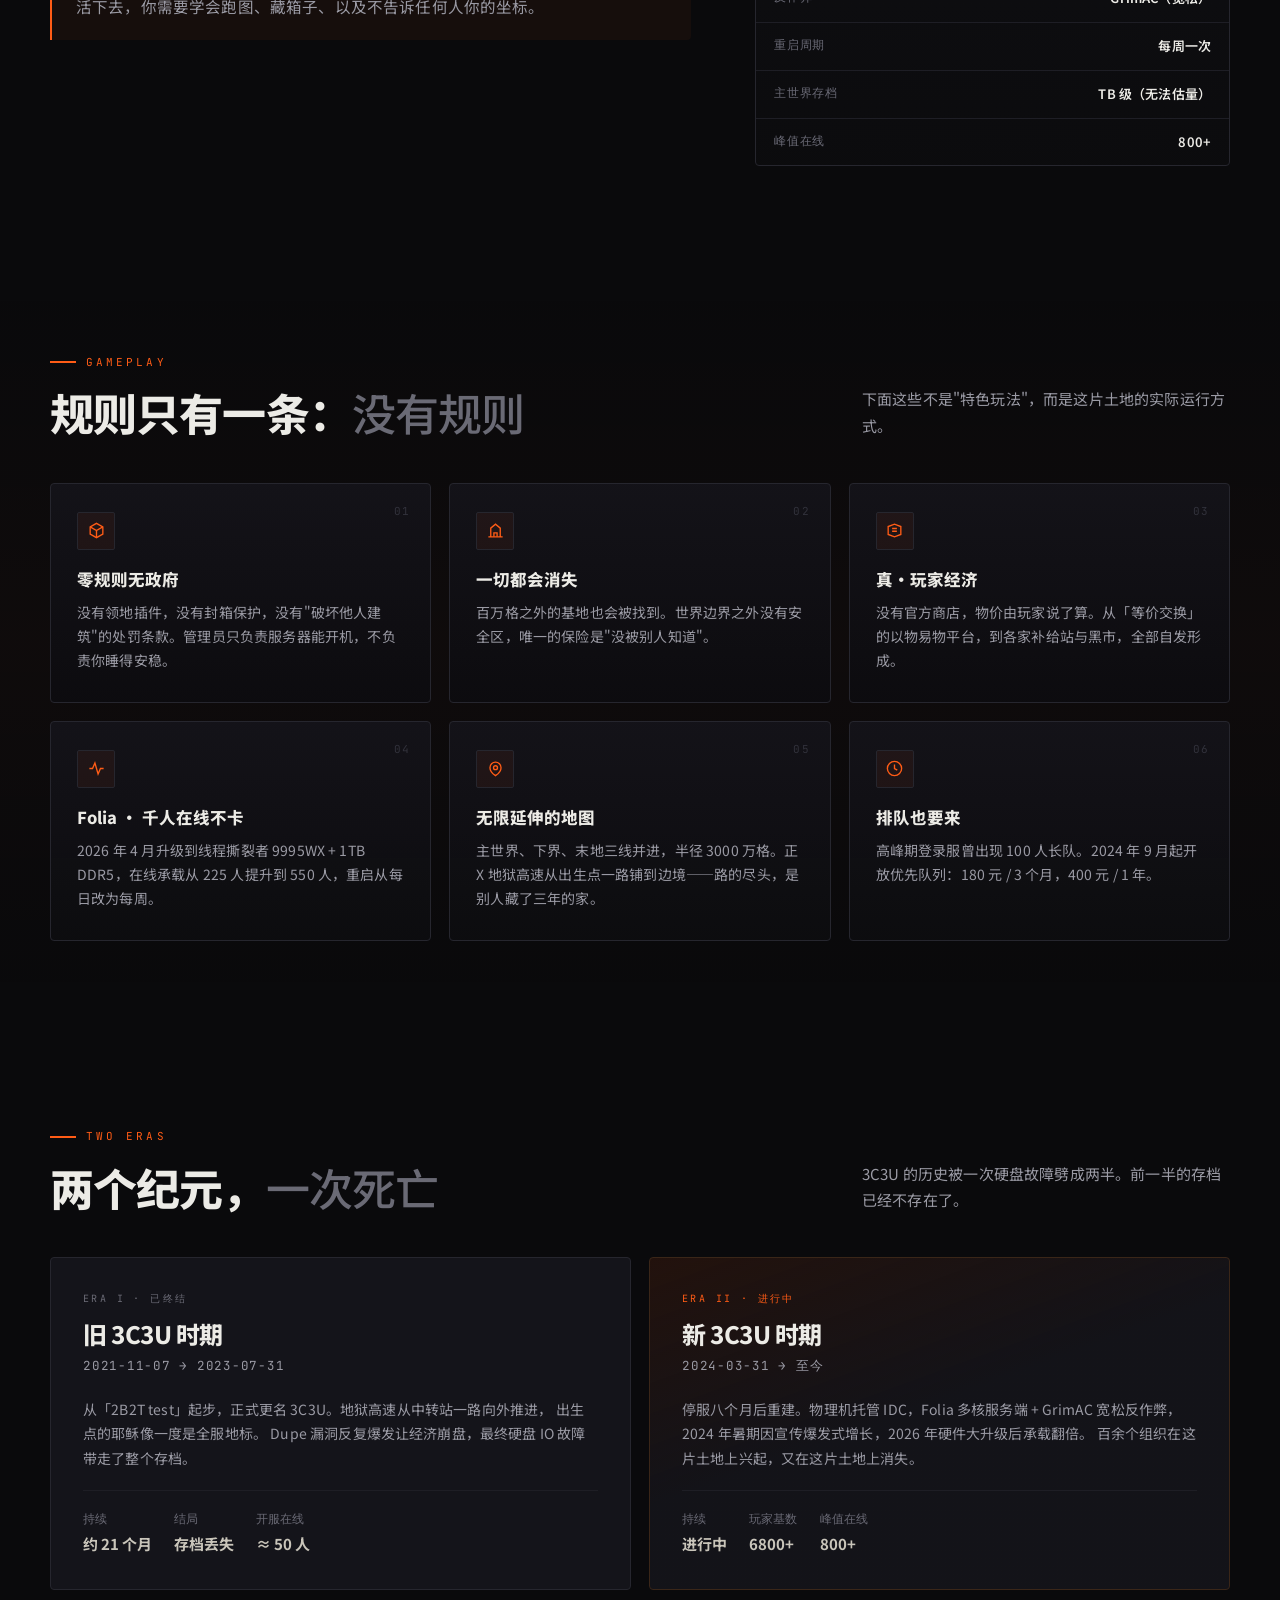
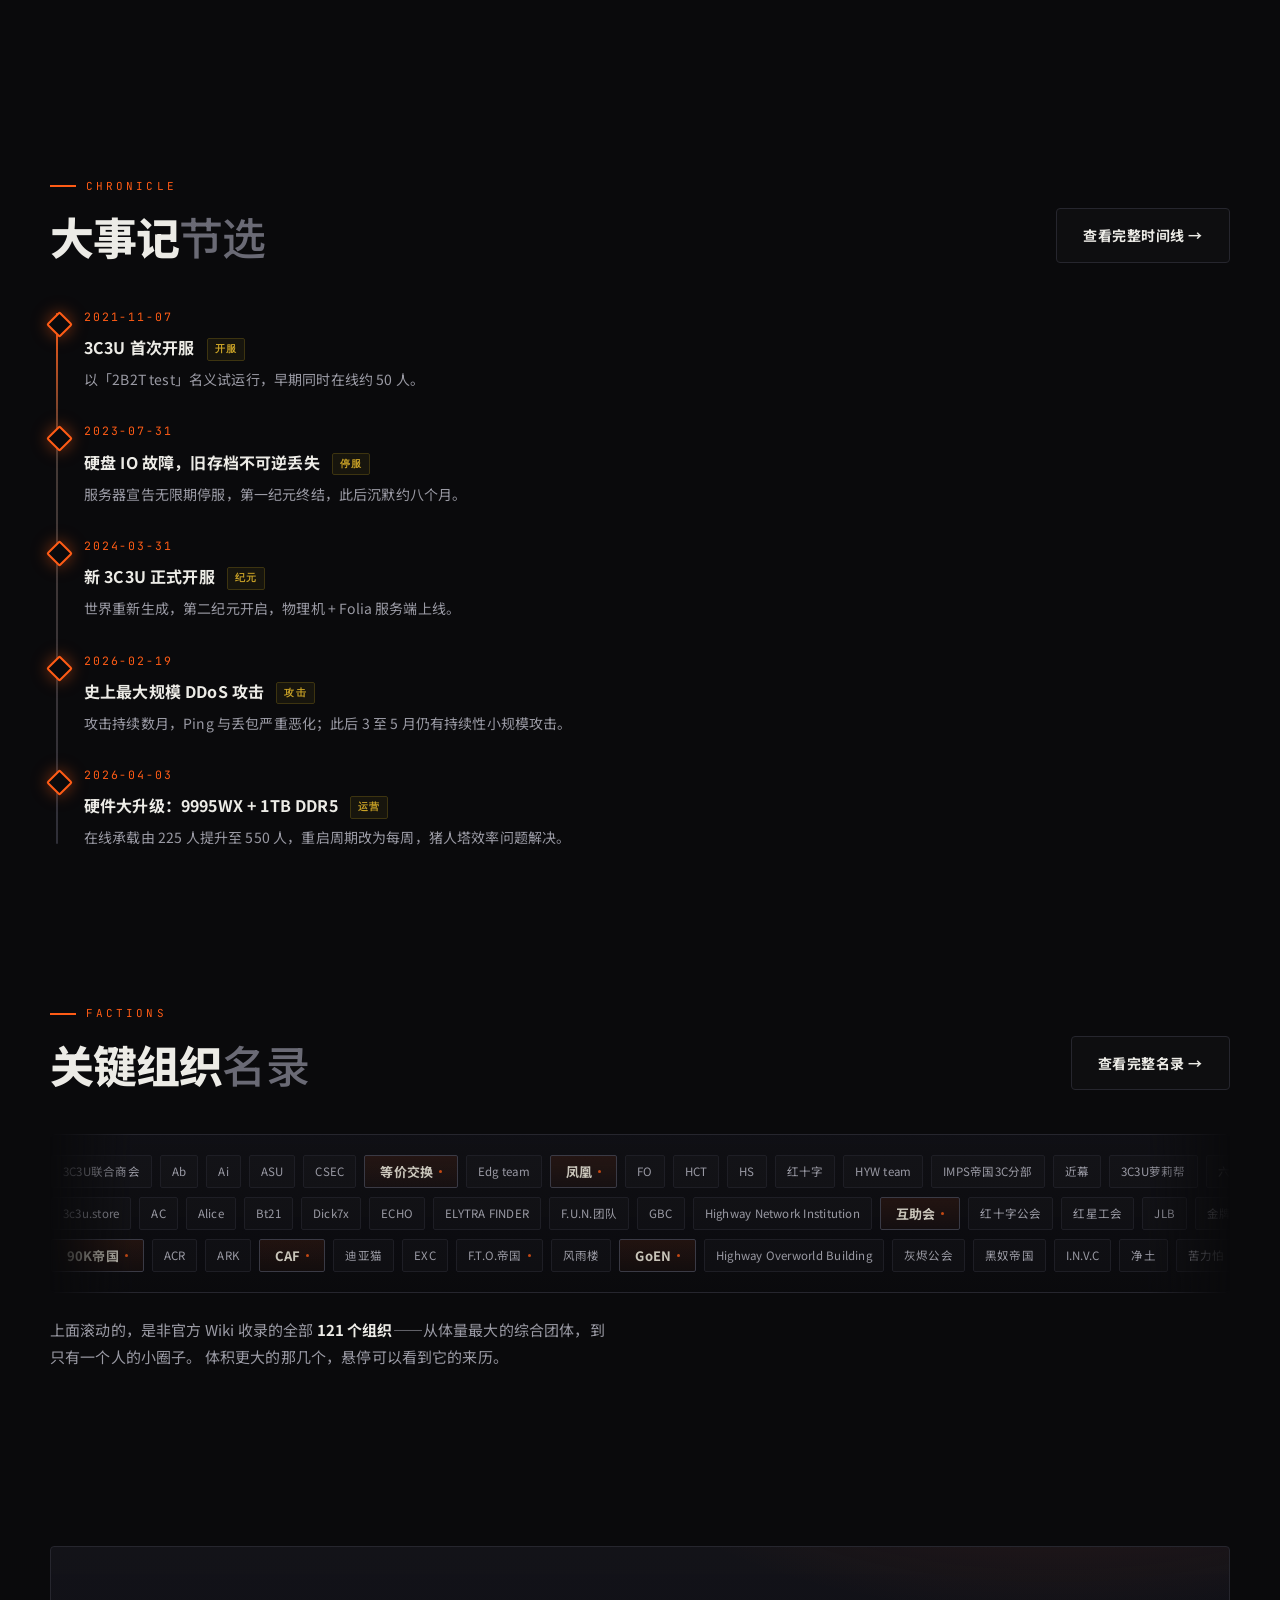
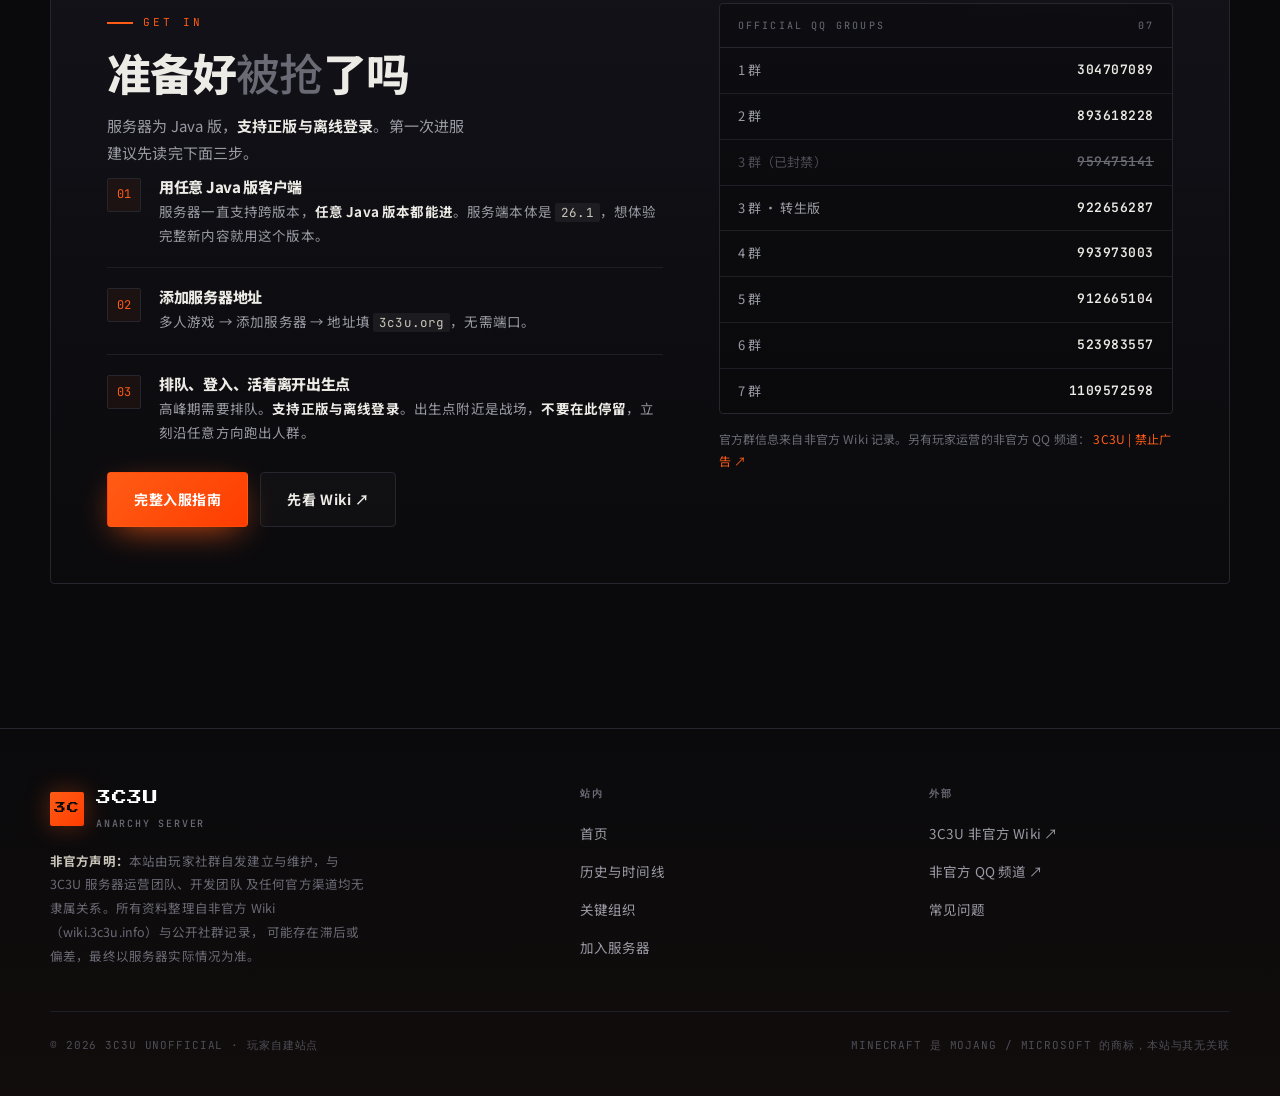
==== commit 8e2783df: "feat: 恢复组织滚动墙（含放大与悬停描述）" ====
--- a/index.html
+++ b/index.html
@@ -339,26 +339,15 @@
       <a class="btn btn--ghost" href="factions.html">查看完整名录 →</a>
     </div>
 
-    <div class="orgkeys reveal">
-    <span class="chip chip--lg" data-desc="2025-03-21 成立 · 综合实力顶尖，服务器最有存在感的势力之一">GoEN</span>
-    <span class="chip chip--lg" data-desc="2025-07-10 成立 · 老牌大型组织，2026-05-09 与 ZENX、alice 合并为 ZECE">凤凰</span>
-    <span class="chip chip--lg" data-desc="2025-10-10 成立 · 服务器首个玩家换物平台，把&quot;信任&quot;变成了可交易的商品">等价交换</span>
-    <span class="chip chip--lg" data-desc="2025-12-12 由 wooden_b 与 90K 联合创立 · PvP / 掠夺型，最具争议的组织之一">90K帝国</span>
-    <span class="chip chip--lg" data-desc="2026-03-01 成立 · 战后新生组织，因「世界极点」问题与相关方爆发冲突">互助会</span>
-    <span class="chip chip--lg" data-desc="2024-05-01 成立 · 新服早期最强势力，06-24 摧毁 CAF 第一基地">维多利亚家政集团</span>
-    <span class="chip chip--lg" data-desc="旧 3C3U 老牌综合组织 · 2024 年回归重建，06-24 第一基地被毁后解散">CAF</span>
-    <span class="chip chip--lg" data-desc="N.B.S 后身 · 2025-08-27 遭袭损失近 50 盒物资，2026-02-28 与凤凰合并">羊排</span>
-    <span class="chip chip--lg" data-desc="2026-02-16 成立 · 军事型组织，02-28 解散，是 2026 年初局势升级的导火索">新联</span>
-    <span class="chip chip--lg" data-desc="2024-08 成立 · 基建型组织，长期承担地狱大厅的修缮">无限失望</span>
-    <span class="chip chip--lg" data-desc="2024-06-14 成立 · 新服早期的扩张型势力">F.T.O.帝国</span>
-    <span class="chip chip--lg" data-desc="旧 3C3U 时期 CPVP 组织 · 率先公开 Dupe 漏洞的利用方式">QYER</span>
-    <span class="chip chip--lg" data-desc="2025-08-03 成立 · 公开记录有限">LIE</span>
-    <span class="chip chip--lg" data-desc="与世界极点坐标基地相关的一方，因与互助会的冲突被记录">世界极点</span>
-  </div>
+    <div class="orgwall reveal">
+  <div class="orgrow"><span class="chip">3C3U联合商会</span><span class="chip">Ab</span><span class="chip">Ai</span><span class="chip">ASU</span><span class="chip">CSEC</span><span class="chip chip--lg" data-desc="2025-10-10 成立 · 服务器首个玩家换物平台，把&quot;信任&quot;变成了可交易的商品">等价交换</span><span class="chip">Edg team</span><span class="chip chip--lg" data-desc="2025-07-10 成立 · 老牌大型组织，2026-05-09 与 ZENX、alice 合并为 ZECE">凤凰</span><span class="chip">FO</span><span class="chip">HCT</span><span class="chip">HS</span><span class="chip">红十字</span><span class="chip">HYW team</span><span class="chip">IMPS帝国3C分部</span><span class="chip">近幕</span><span class="chip">3C3U萝莉帮</span><span class="chip">六芒星</span><span class="chip">LS帝国</span><span class="chip">Motorway Extension Gurus</span><span class="chip">缪缪的眼泪</span><span class="chip">萌新联盟</span><span class="chip">NHT Noob Helping Team</span><span class="chip">OFP</span><span class="chip">平原往日</span><span class="chip">枪手</span><span class="chip">RF</span><span class="chip">S O D</span><span class="chip">双子星</span><span class="chip" data-desc="与世界极点坐标基地相关的一方，因与互助会的冲突被记录">世界极点</span><span class="chip">T Y帝国</span><span class="chip">TRF</span><span class="chip">TNT</span><span class="chip">WYT</span><span class="chip">无限支配</span><span class="chip">万林产业扶贫项目部</span><span class="chip">X7</span><span class="chip">星空天城2B2T分部</span><span class="chip">云梦</span><span class="chip chip--lg" data-desc="N.B.S 后身 · 2025-08-27 遭袭损失近 50 盒物资，2026-02-28 与凤凰合并">羊排</span><span class="chip">YLY</span><span class="chip">ZERO</span><span class="chip">3C3U联合商会</span><span class="chip">Ab</span><span class="chip">Ai</span><span class="chip">ASU</span><span class="chip">CSEC</span><span class="chip chip--lg" data-desc="2025-10-10 成立 · 服务器首个玩家换物平台，把&quot;信任&quot;变成了可交易的商品">等价交换</span><span class="chip">Edg team</span><span class="chip chip--lg" data-desc="2025-07-10 成立 · 老牌大型组织，2026-05-09 与 ZENX、alice 合并为 ZECE">凤凰</span><span class="chip">FO</span><span class="chip">HCT</span><span class="chip">HS</span><span class="chip">红十字</span><span class="chip">HYW team</span><span class="chip">IMPS帝国3C分部</span><span class="chip">近幕</span><span class="chip">3C3U萝莉帮</span><span class="chip">六芒星</span><span class="chip">LS帝国</span><span class="chip">Motorway Extension Gurus</span><span class="chip">缪缪的眼泪</span><span class="chip">萌新联盟</span><span class="chip">NHT Noob Helping Team</span><span class="chip">OFP</span><span class="chip">平原往日</span><span class="chip">枪手</span><span class="chip">RF</span><span class="chip">S O D</span><span class="chip">双子星</span><span class="chip" data-desc="与世界极点坐标基地相关的一方，因与互助会的冲突被记录">世界极点</span><span class="chip">T Y帝国</span><span class="chip">TRF</span><span class="chip">TNT</span><span class="chip">WYT</span><span class="chip">无限支配</span><span class="chip">万林产业扶贫项目部</span><span class="chip">X7</span><span class="chip">星空天城2B2T分部</span><span class="chip">云梦</span><span class="chip chip--lg" data-desc="N.B.S 后身 · 2025-08-27 遭袭损失近 50 盒物资，2026-02-28 与凤凰合并">羊排</span><span class="chip">YLY</span><span class="chip">ZERO</span></div>
+  <div class="orgrow"><span class="chip">3c3u.store</span><span class="chip">AC</span><span class="chip">Alice</span><span class="chip">Bt21</span><span class="chip">Dick7x</span><span class="chip">ECHO</span><span class="chip">ELYTRA FINDER</span><span class="chip">F.U.N.团队</span><span class="chip">GBC</span><span class="chip">Highway Network Institution</span><span class="chip chip--lg" data-desc="2026-03-01 成立 · 战后新生组织，因「世界极点」问题与相关方爆发冲突">互助会</span><span class="chip">红十字公会</span><span class="chip">红星工会</span><span class="chip">JLB</span><span class="chip">金牌家政团队</span><span class="chip" data-desc="2025-08-03 成立 · 公开记录有限">LIE</span><span class="chip">灵珠</span><span class="chip">Matrix</span><span class="chip">MSY</span><span class="chip">萌新团</span><span class="chip">梦想天堂</span><span class="chip">南国联邦</span><span class="chip">Passion</span><span class="chip">破晓</span><span class="chip">潜幽</span><span class="chip">日冕王朝</span><span class="chip">SLE</span><span class="chip">鼠标</span><span class="chip">SPH</span><span class="chip">TEAM WNF-in 3c</span><span class="chip">铜傀儡</span><span class="chip">UWD</span><span class="chip">万域征魂</span><span class="chip chip--lg" data-desc="2024-05-01 成立 · 新服早期最强势力，06-24 摧毁 CAF 第一基地">维多利亚家政集团</span><span class="chip">X force</span><span class="chip chip--lg" data-desc="2026-02-16 成立 · 军事型组织，02-28 解散，是 2026 年初局势升级的导火索">新联</span><span class="chip">YJB</span><span class="chip">原星空天城3C3U.ORG分部</span><span class="chip">萤火</span><span class="chip">影家</span><span class="chip">3c3u.store</span><span class="chip">AC</span><span class="chip">Alice</span><span class="chip">Bt21</span><span class="chip">Dick7x</span><span class="chip">ECHO</span><span class="chip">ELYTRA FINDER</span><span class="chip">F.U.N.团队</span><span class="chip">GBC</span><span class="chip">Highway Network Institution</span><span class="chip chip--lg" data-desc="2026-03-01 成立 · 战后新生组织，因「世界极点」问题与相关方爆发冲突">互助会</span><span class="chip">红十字公会</span><span class="chip">红星工会</span><span class="chip">JLB</span><span class="chip">金牌家政团队</span><span class="chip" data-desc="2025-08-03 成立 · 公开记录有限">LIE</span><span class="chip">灵珠</span><span class="chip">Matrix</span><span class="chip">MSY</span><span class="chip">萌新团</span><span class="chip">梦想天堂</span><span class="chip">南国联邦</span><span class="chip">Passion</span><span class="chip">破晓</span><span class="chip">潜幽</span><span class="chip">日冕王朝</span><span class="chip">SLE</span><span class="chip">鼠标</span><span class="chip">SPH</span><span class="chip">TEAM WNF-in 3c</span><span class="chip">铜傀儡</span><span class="chip">UWD</span><span class="chip">万域征魂</span><span class="chip chip--lg" data-desc="2024-05-01 成立 · 新服早期最强势力，06-24 摧毁 CAF 第一基地">维多利亚家政集团</span><span class="chip">X force</span><span class="chip chip--lg" data-desc="2026-02-16 成立 · 军事型组织，02-28 解散，是 2026 年初局势升级的导火索">新联</span><span class="chip">YJB</span><span class="chip">原星空天城3C3U.ORG分部</span><span class="chip">萤火</span><span class="chip">影家</span></div>
+  <div class="orgrow"><span class="chip chip--lg" data-desc="2025-12-12 由 wooden_b 与 90K 联合创立 · PvP / 掠夺型，最具争议的组织之一">90K帝国</span><span class="chip">ACR</span><span class="chip">ARK</span><span class="chip chip--lg" data-desc="旧 3C3U 老牌综合组织 · 2024 年回归重建，06-24 第一基地被毁后解散">CAF</span><span class="chip">迪亚猫</span><span class="chip">EXC</span><span class="chip" data-desc="2024-06-14 成立 · 新服早期的扩张型势力">F.T.O.帝国</span><span class="chip">风雨楼</span><span class="chip chip--lg" data-desc="2025-03-21 成立 · 综合实力顶尖，服务器最有存在感的势力之一">GoEN</span><span class="chip">Highway Overworld Building</span><span class="chip">灰烬公会</span><span class="chip">黑奴帝国</span><span class="chip">I.N.V.C</span><span class="chip">净土</span><span class="chip">苦力怕</span><span class="chip">LOVE</span><span class="chip">绿玩</span><span class="chip">MDA</span><span class="chip">咪咪圣殿</span><span class="chip">萌新小镇</span><span class="chip">MST</span><span class="chip">南瓜组织</span><span class="chip">Phonix</span><span class="chip" data-desc="旧 3C3U 时期 CPVP 组织 · 率先公开 Dupe 漏洞的利用方式">QYER</span><span class="chip">清禾</span><span class="chip">热情</span><span class="chip">STA</span><span class="chip">神的启示</span><span class="chip">三角形生存物资商店</span><span class="chip">Team极光</span><span class="chip">TAL</span><span class="chip">UXKTZ</span><span class="chip chip--lg" data-desc="2024-08 成立 · 基建型组织，长期承担地狱大厅的修缮">无限失望</span><span class="chip">WAL</span><span class="chip">X-ray</span><span class="chip">星空天城</span><span class="chip">Youzi</span><span class="chip">应龙总队</span><span class="chip">银河战舰</span><span class="chip">指南针</span><span class="chip chip--lg" data-desc="2025-12-12 由 wooden_b 与 90K 联合创立 · PvP / 掠夺型，最具争议的组织之一">90K帝国</span><span class="chip">ACR</span><span class="chip">ARK</span><span class="chip chip--lg" data-desc="旧 3C3U 老牌综合组织 · 2024 年回归重建，06-24 第一基地被毁后解散">CAF</span><span class="chip">迪亚猫</span><span class="chip">EXC</span><span class="chip" data-desc="2024-06-14 成立 · 新服早期的扩张型势力">F.T.O.帝国</span><span class="chip">风雨楼</span><span class="chip chip--lg" data-desc="2025-03-21 成立 · 综合实力顶尖，服务器最有存在感的势力之一">GoEN</span><span class="chip">Highway Overworld Building</span><span class="chip">灰烬公会</span><span class="chip">黑奴帝国</span><span class="chip">I.N.V.C</span><span class="chip">净土</span><span class="chip">苦力怕</span><span class="chip">LOVE</span><span class="chip">绿玩</span><span class="chip">MDA</span><span class="chip">咪咪圣殿</span><span class="chip">萌新小镇</span><span class="chip">MST</span><span class="chip">南瓜组织</span><span class="chip">Phonix</span><span class="chip" data-desc="旧 3C3U 时期 CPVP 组织 · 率先公开 Dupe 漏洞的利用方式">QYER</span><span class="chip">清禾</span><span class="chip">热情</span><span class="chip">STA</span><span class="chip">神的启示</span><span class="chip">三角形生存物资商店</span><span class="chip">Team极光</span><span class="chip">TAL</span><span class="chip">UXKTZ</span><span class="chip chip--lg" data-desc="2024-08 成立 · 基建型组织，长期承担地狱大厅的修缮">无限失望</span><span class="chip">WAL</span><span class="chip">X-ray</span><span class="chip">星空天城</span><span class="chip">Youzi</span><span class="chip">应龙总队</span><span class="chip">银河战舰</span><span class="chip">指南针</span></div>
+    </div>
 
     <p class="sec-desc reveal" style="margin-top:24px;max-width:70ch">
-      这里只列影响过服务器走向的那几个。非官方 Wiki 完整收录了 <b style="color:var(--text)">121 个组织</b>，
-      另有 <b style="color:var(--text)">74 处建筑与遗迹</b>、<b style="color:var(--text)">33 个未知基地</b> 与 <b style="color:var(--text)">162 张地图画</b>。
+      上面滚动的，是非官方 Wiki 收录的全部 <b style="color:var(--text)">121 个组织</b>——从体量最大的综合团体，到只有一个人的小圈子。
+      体积更大的那几个，悬停可以看到它的来历。
     </p>
   </div>
 </section>
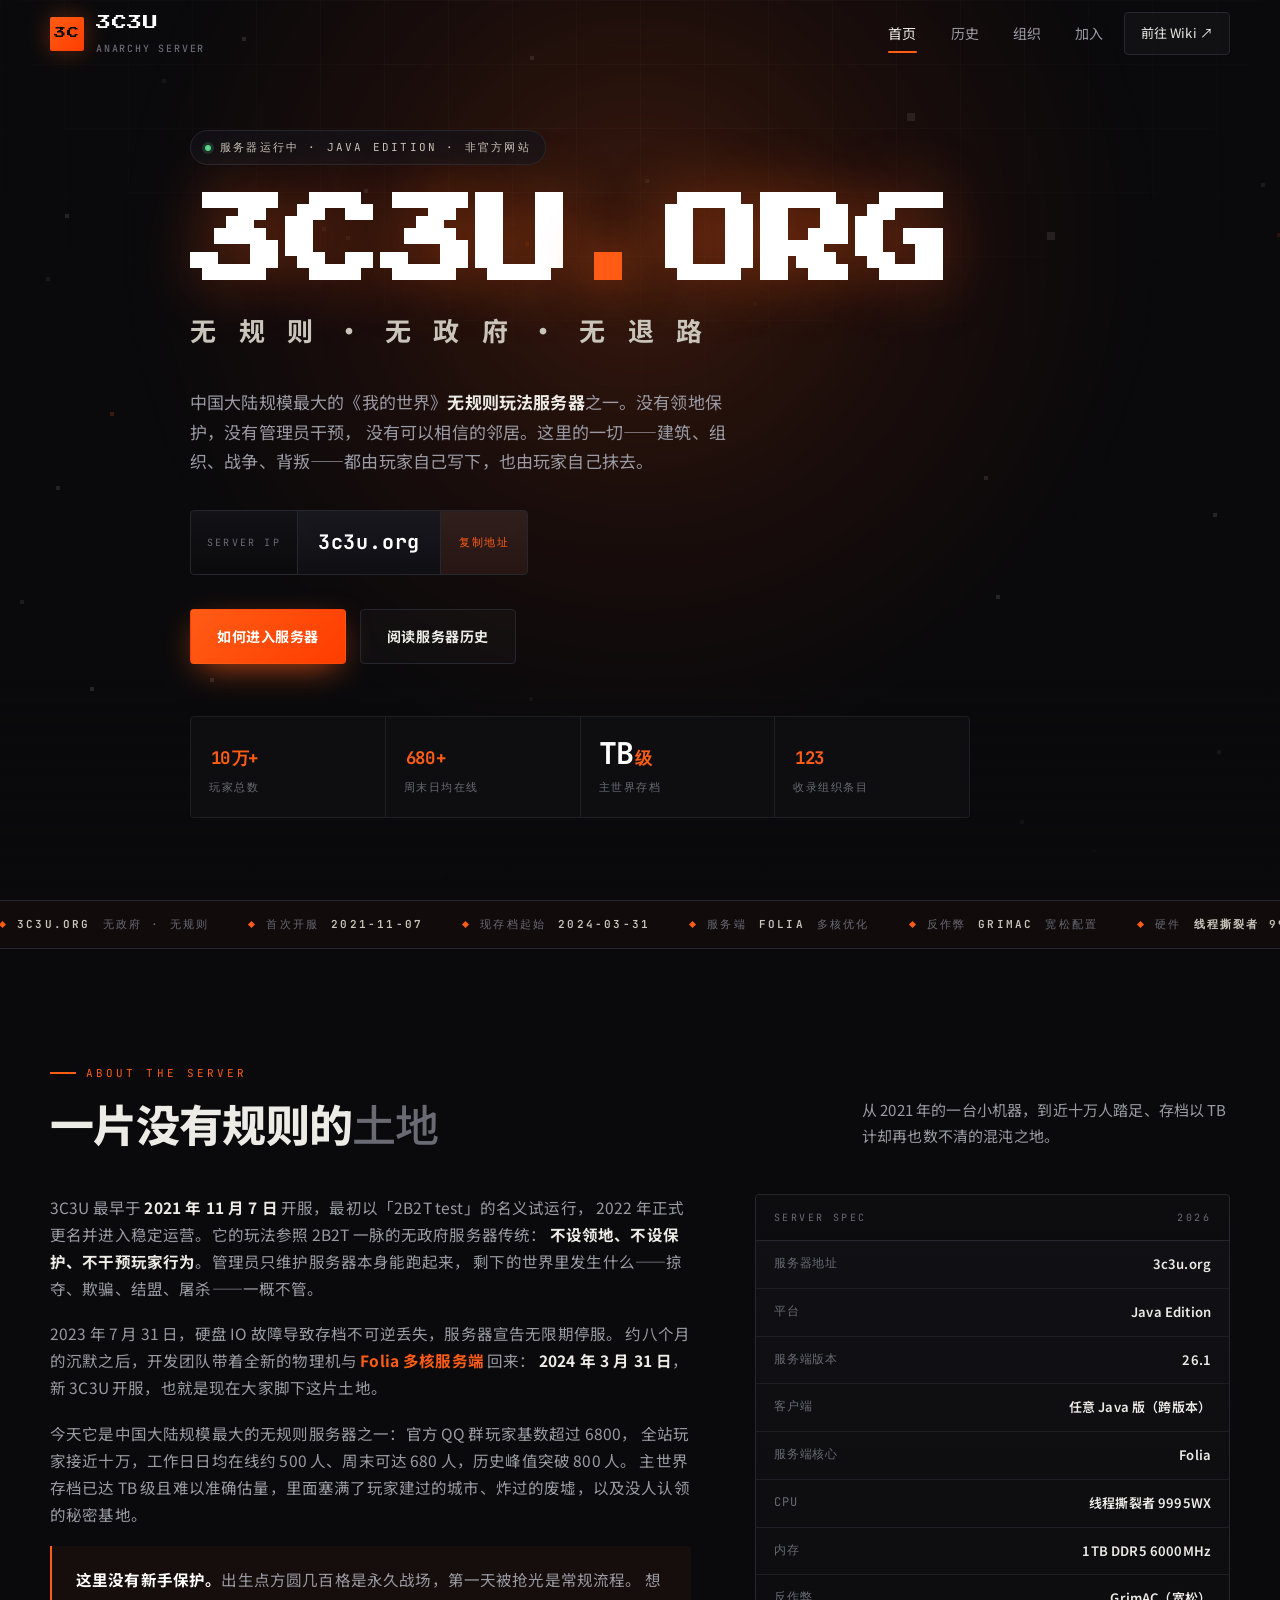
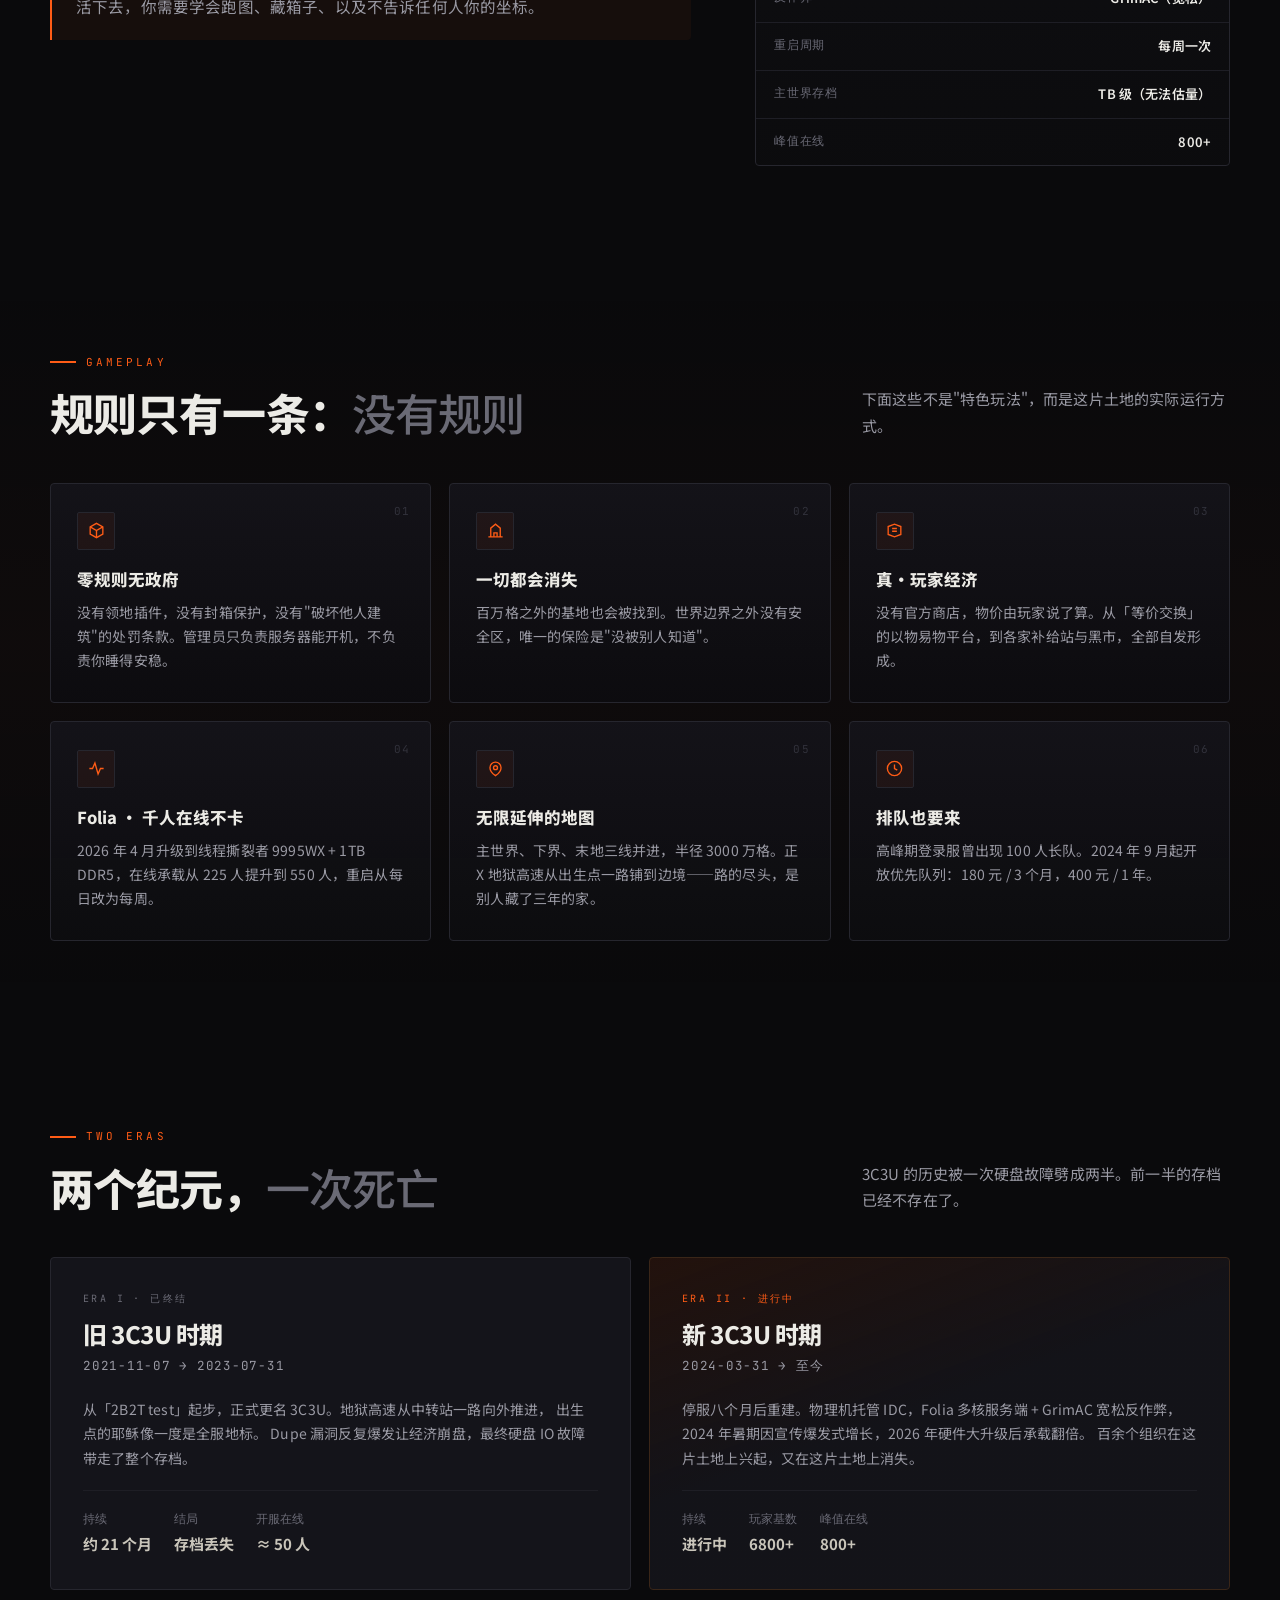
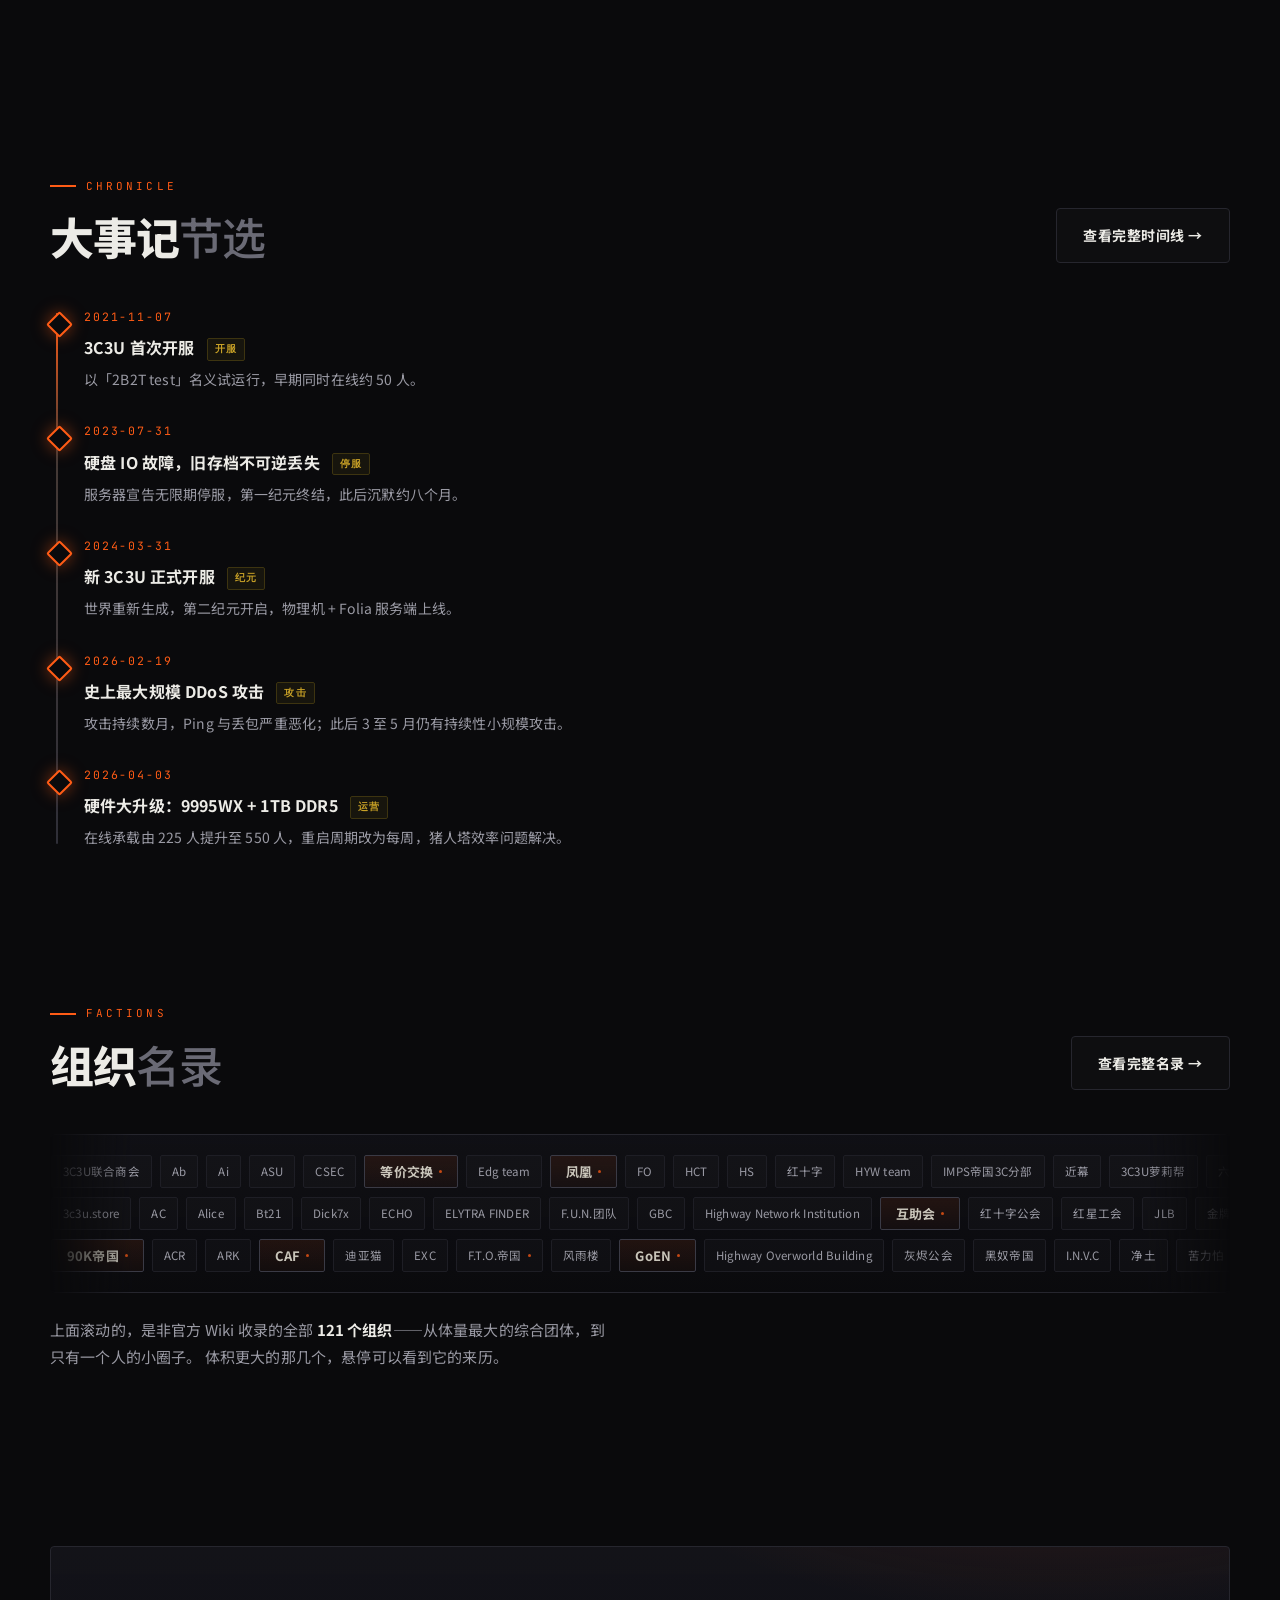
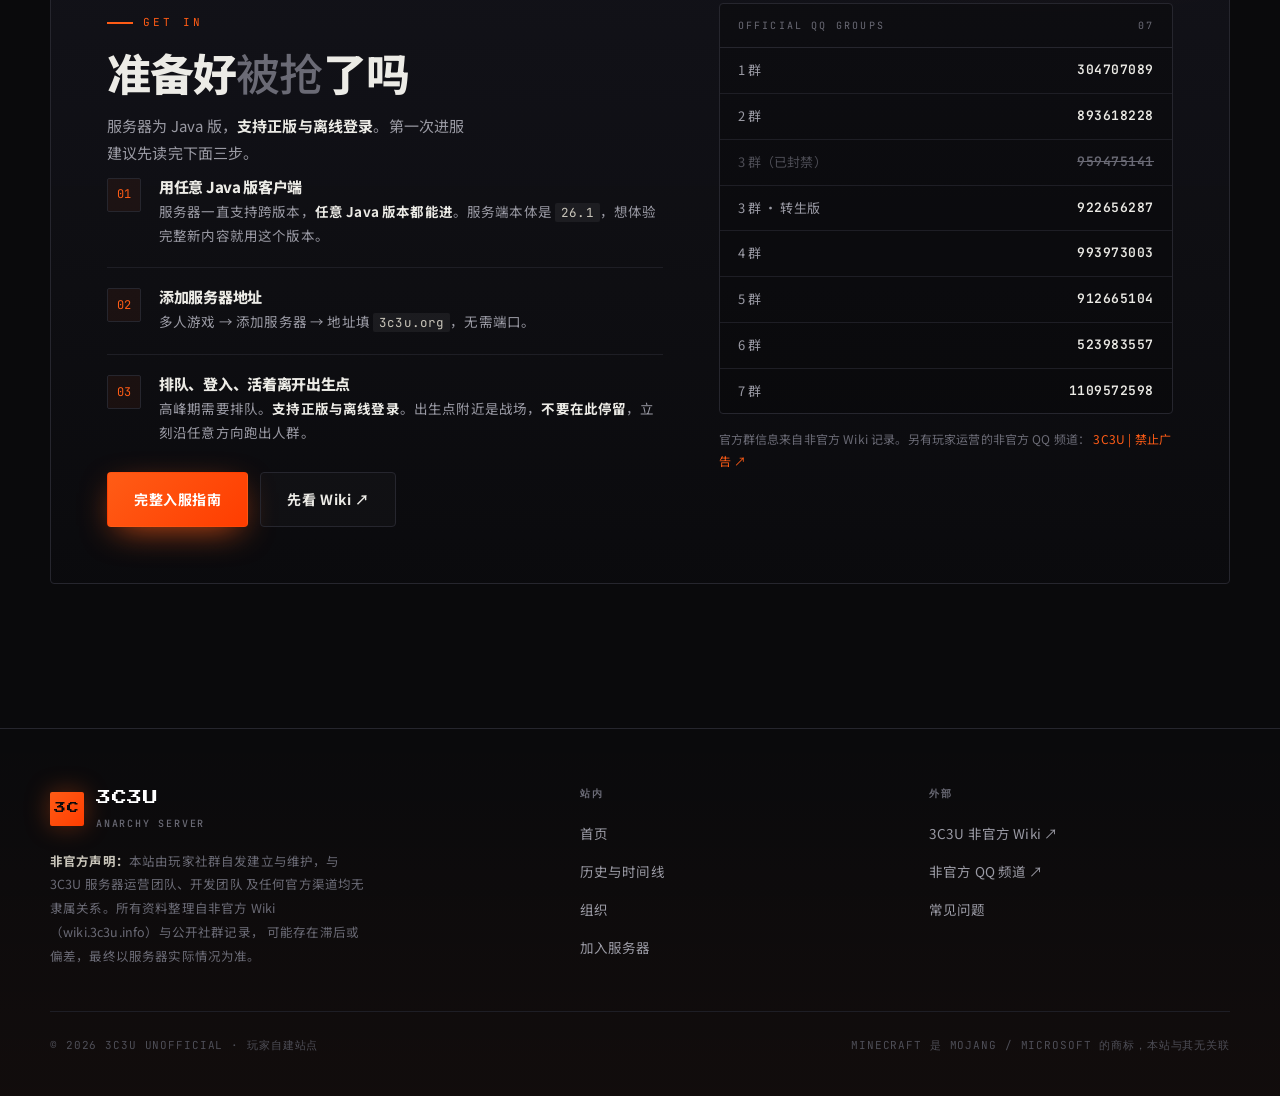
==== commit c9d33651: "content: 导航与页标题改为「组织」；入组织 FAQ 措辞调整" ====
--- a/index.html
+++ b/index.html
@@ -30,7 +30,7 @@
     <nav class="nav__links" id="navLinks">
       <a href="index.html" data-page="index.html">首页</a>
       <a href="history.html" data-page="history.html">历史</a>
-      <a href="factions.html" data-page="factions.html">关键组织</a>
+      <a href="factions.html" data-page="factions.html">组织</a>
       <a href="join.html" data-page="join.html">加入</a>
       <a class="nav__cta" href="https://wiki.3c3u.info/wiki/%E9%A6%96%E9%A1%B5" target="_blank" rel="noopener">前往 Wiki ↗</a>
     </nav>
@@ -334,7 +334,7 @@
     <div class="sec-head reveal">
       <div>
         <div class="eyebrow">Factions</div>
-        <h2>关键组织<span class="thin">名录</span></h2>
+        <h2>组织<span class="thin">名录</span></h2>
       </div>
       <a class="btn btn--ghost" href="factions.html">查看完整名录 →</a>
     </div>
@@ -441,7 +441,7 @@
         <ul>
           <li><a href="index.html">首页</a></li>
           <li><a href="history.html">历史与时间线</a></li>
-          <li><a href="factions.html">关键组织</a></li>
+          <li><a href="factions.html">组织</a></li>
           <li><a href="join.html">加入服务器</a></li>
         </ul>
       </div>
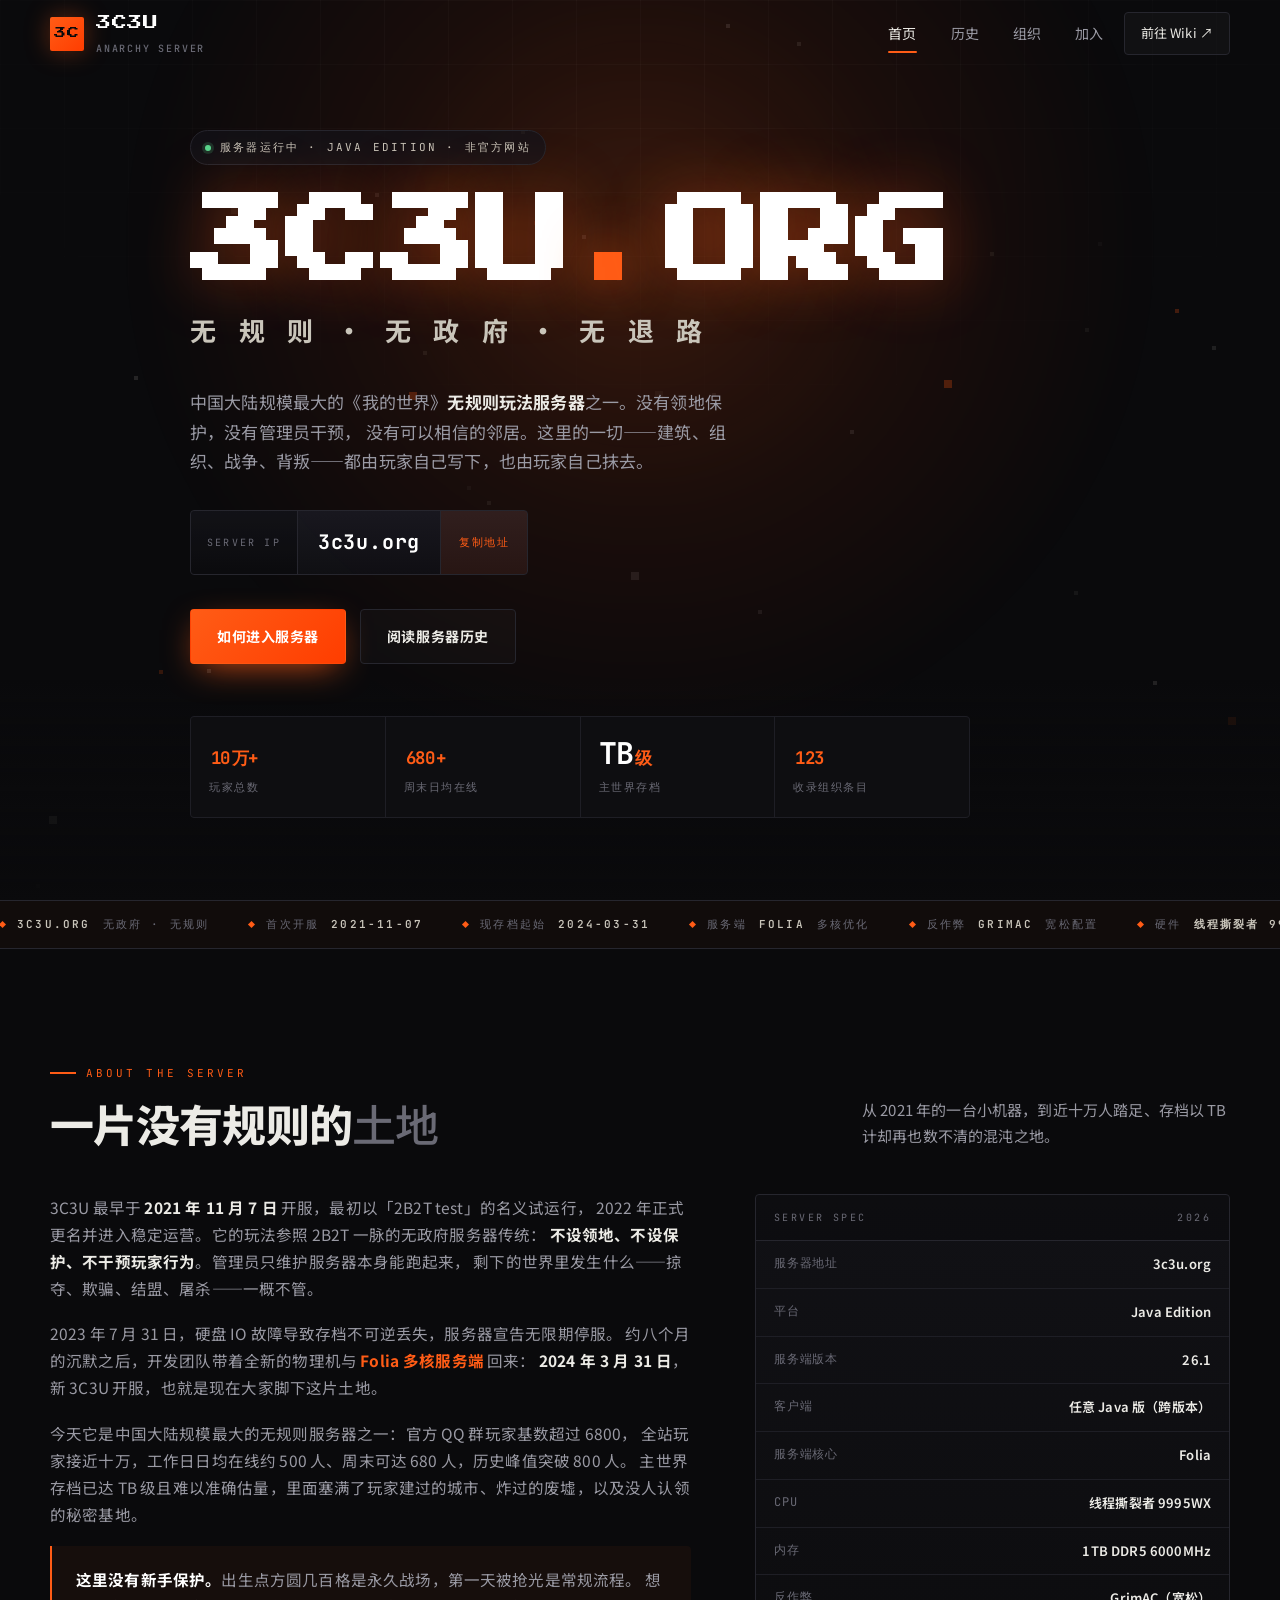
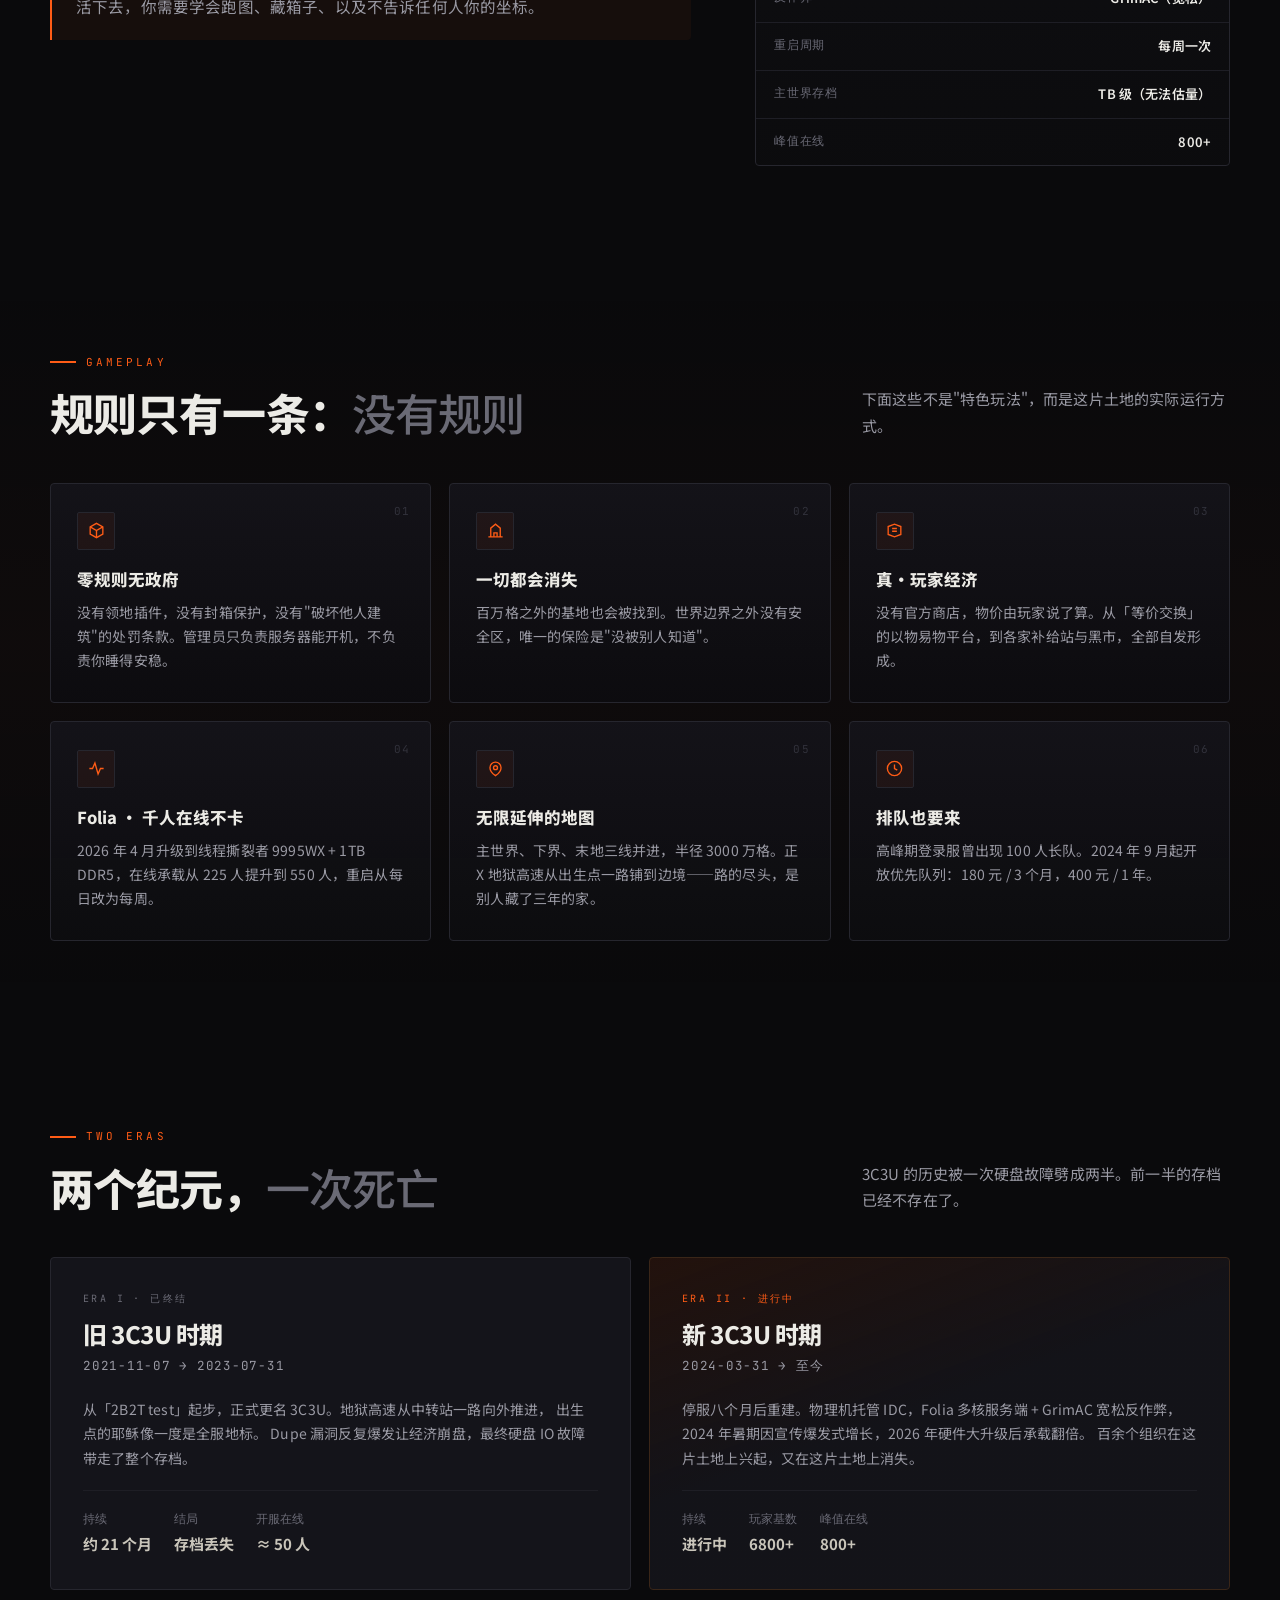
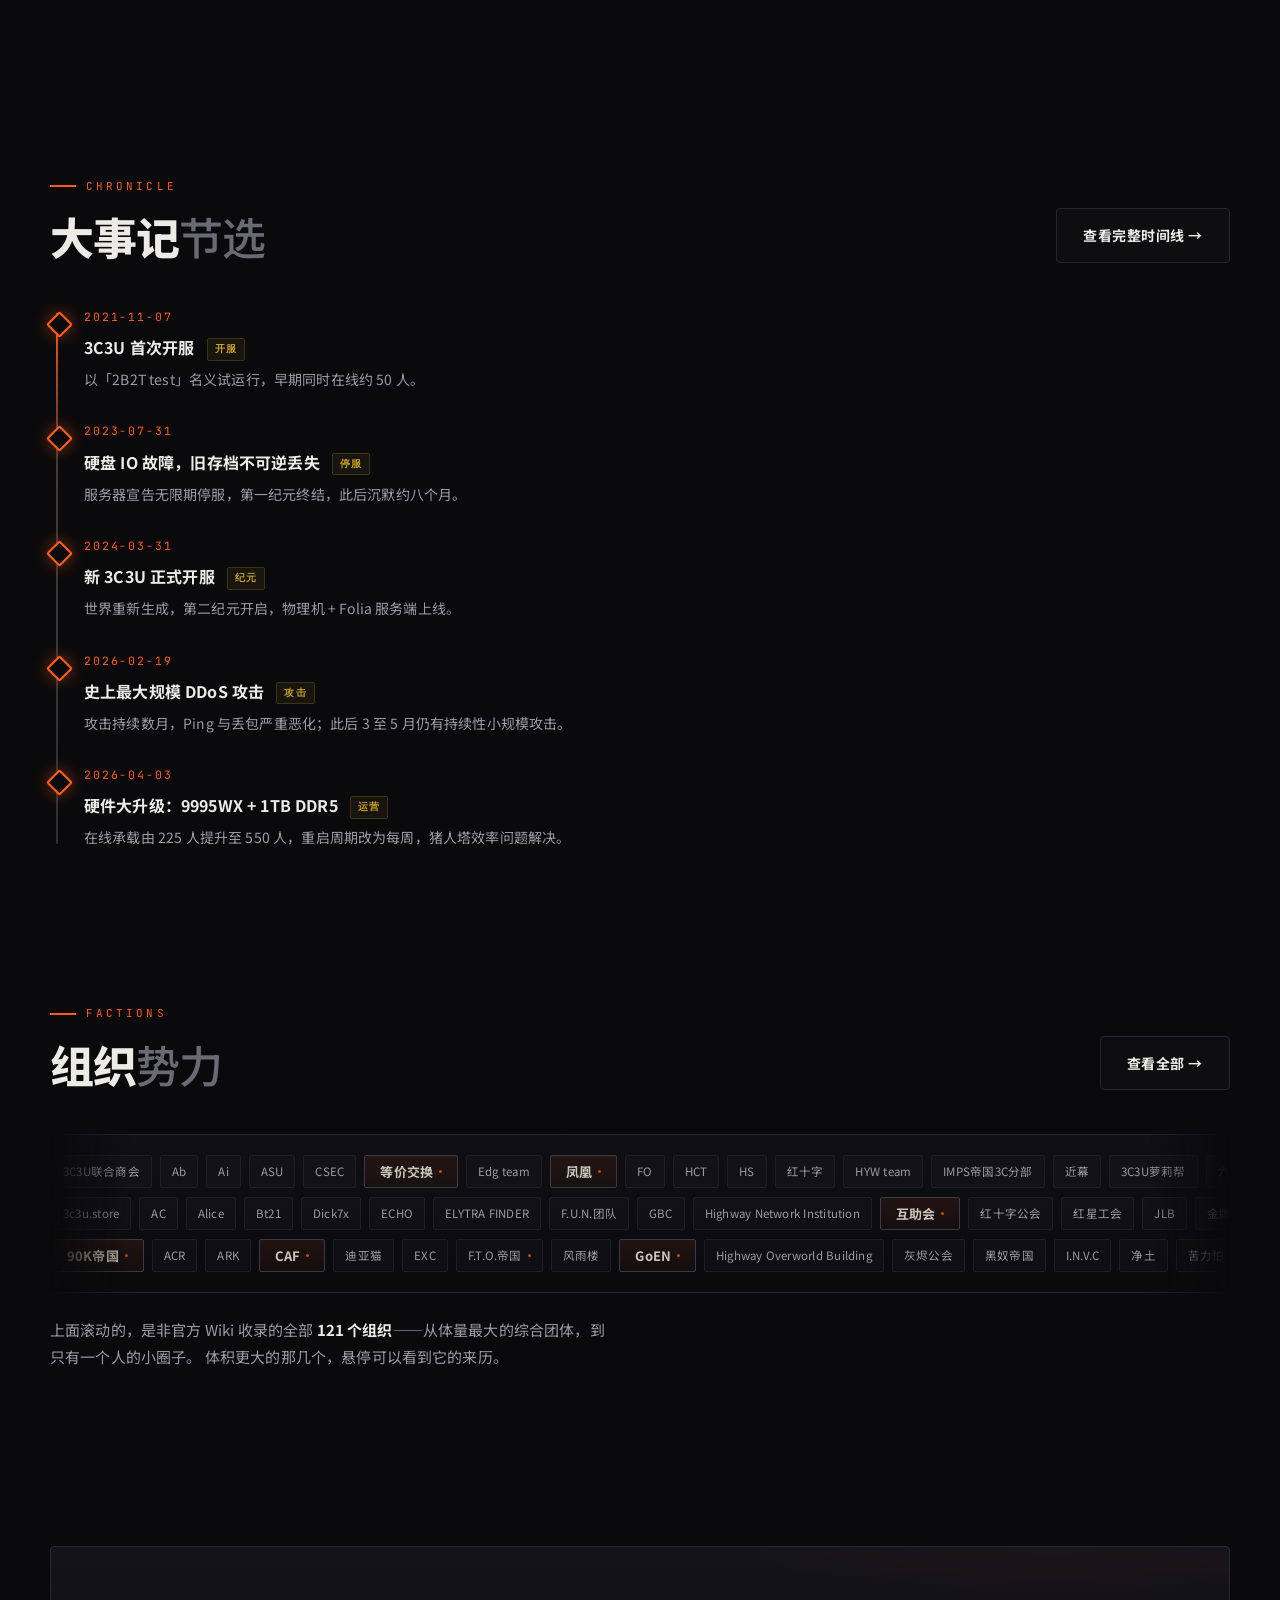
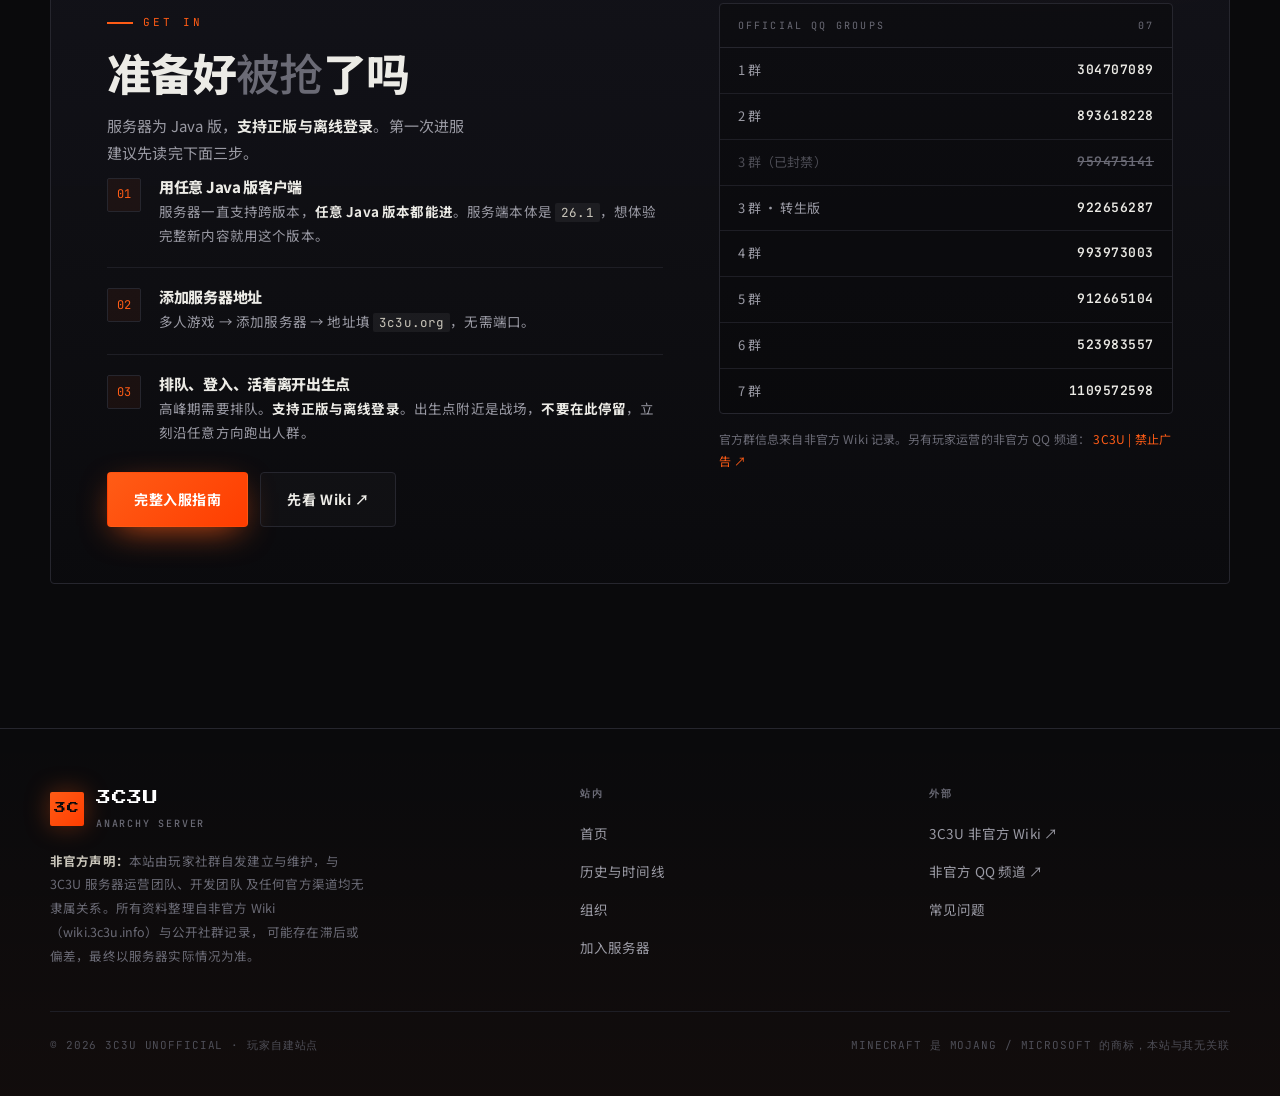
==== commit b0229e2c: "content: 全站移除「关键组织」字样，标题统一为「组织 势力」" ====
--- a/index.html
+++ b/index.html
@@ -334,9 +334,9 @@
     <div class="sec-head reveal">
       <div>
         <div class="eyebrow">Factions</div>
-        <h2>组织<span class="thin">名录</span></h2>
-      </div>
-      <a class="btn btn--ghost" href="factions.html">查看完整名录 →</a>
+        <h2>组织<span class="thin">势力</span></h2>
+      </div>
+      <a class="btn btn--ghost" href="factions.html">查看全部 →</a>
     </div>
 
     <div class="orgwall reveal">
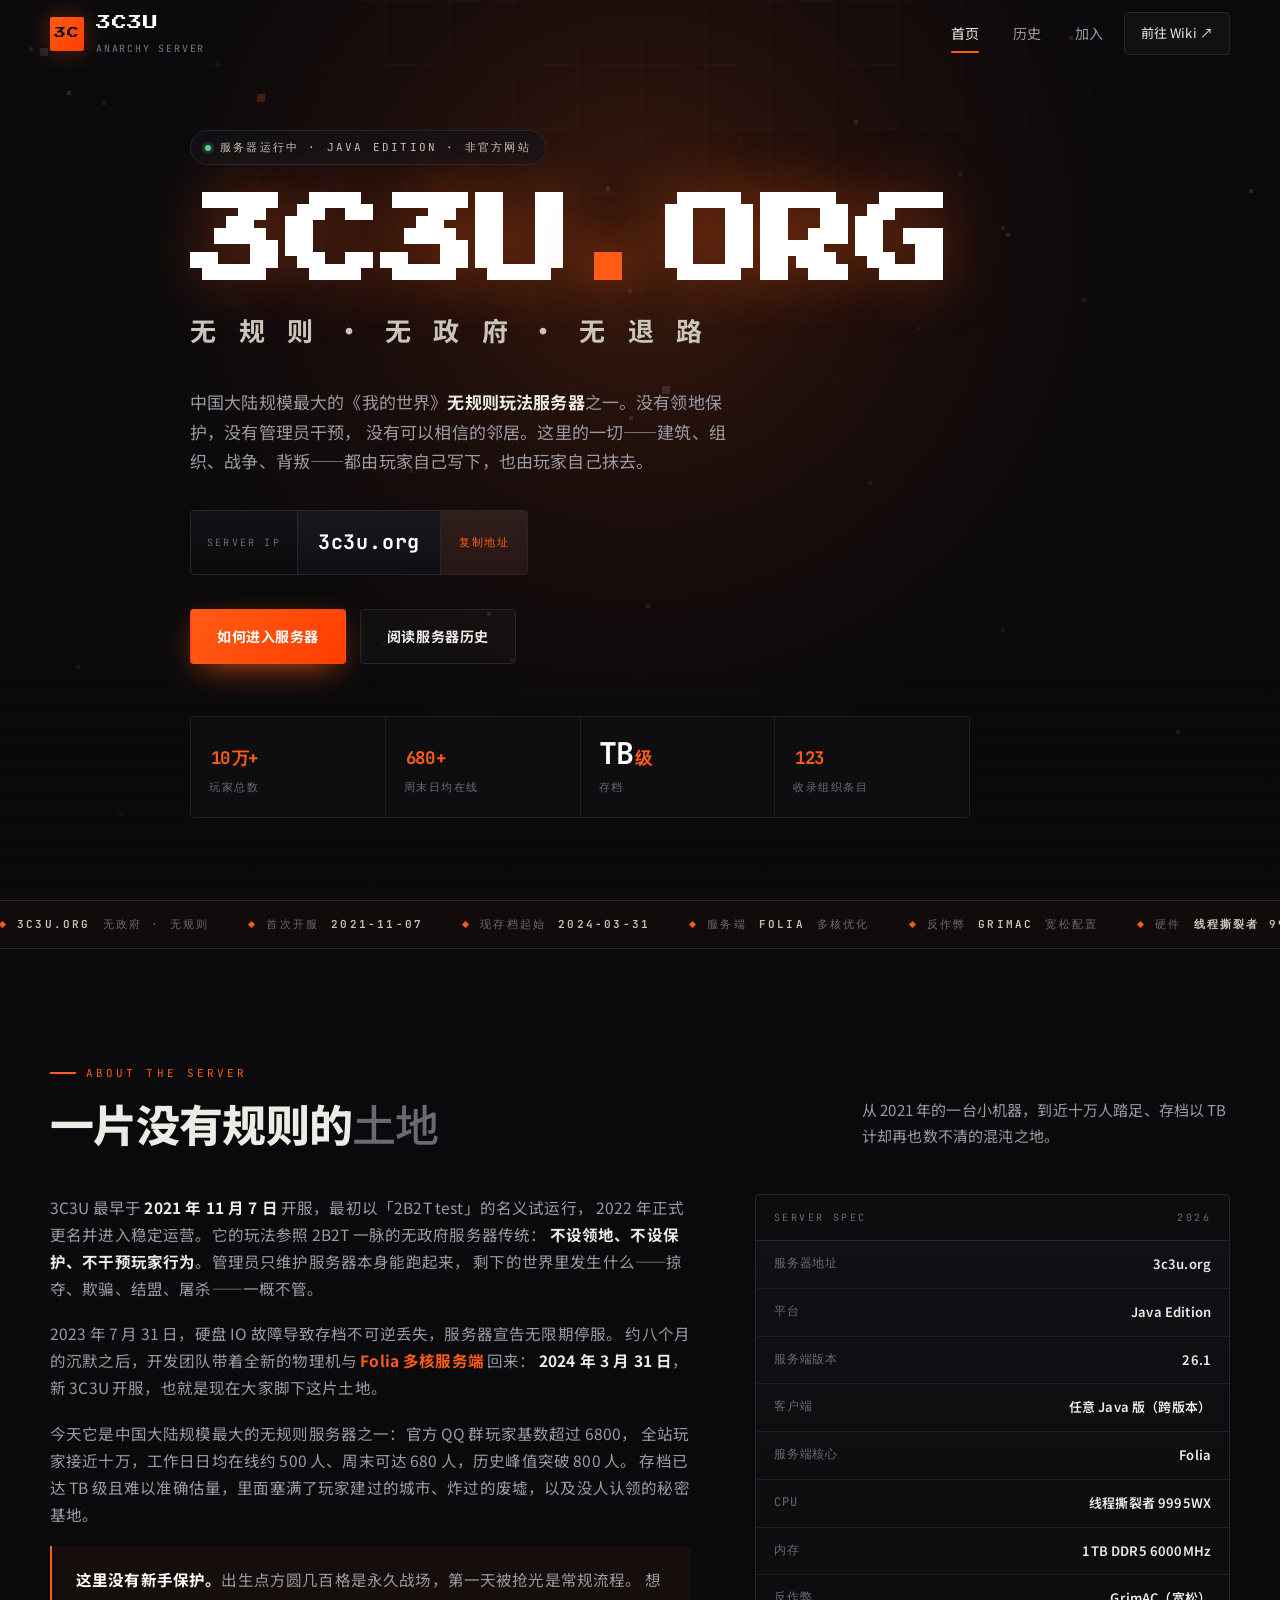
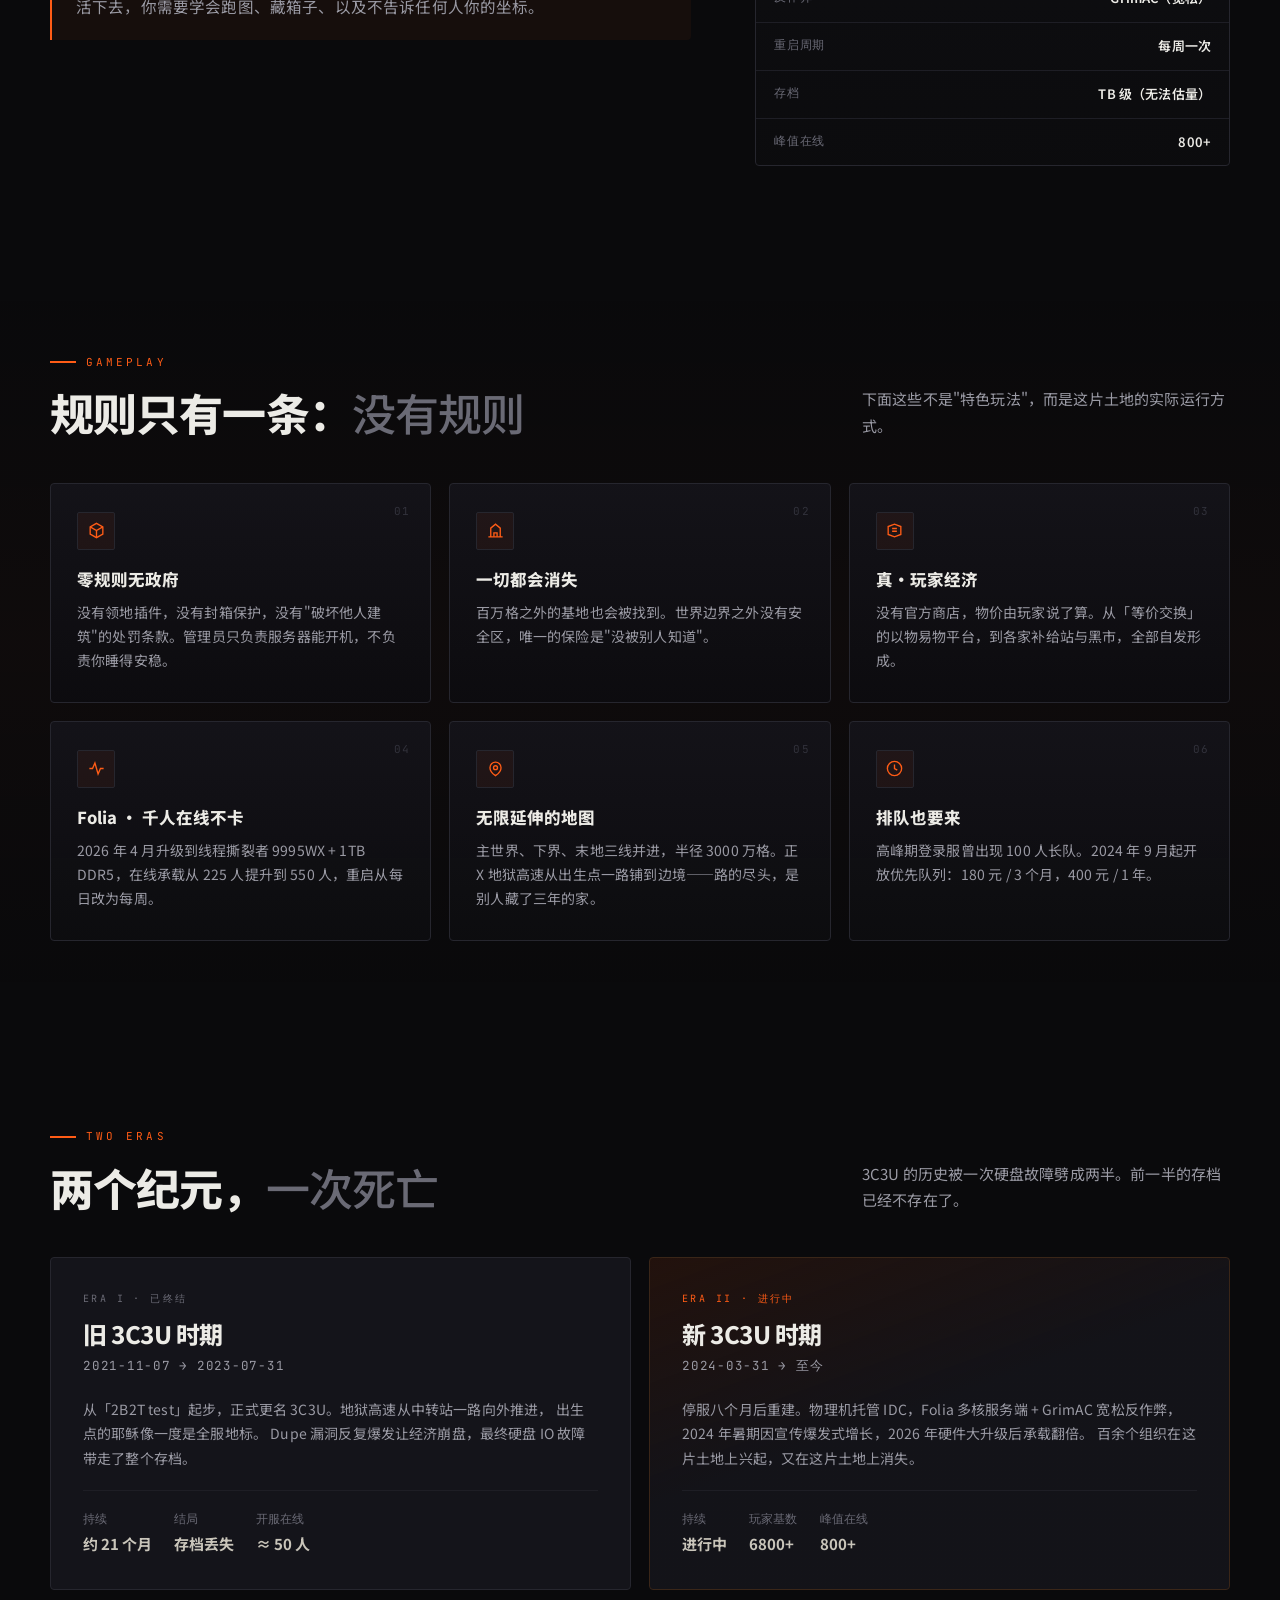
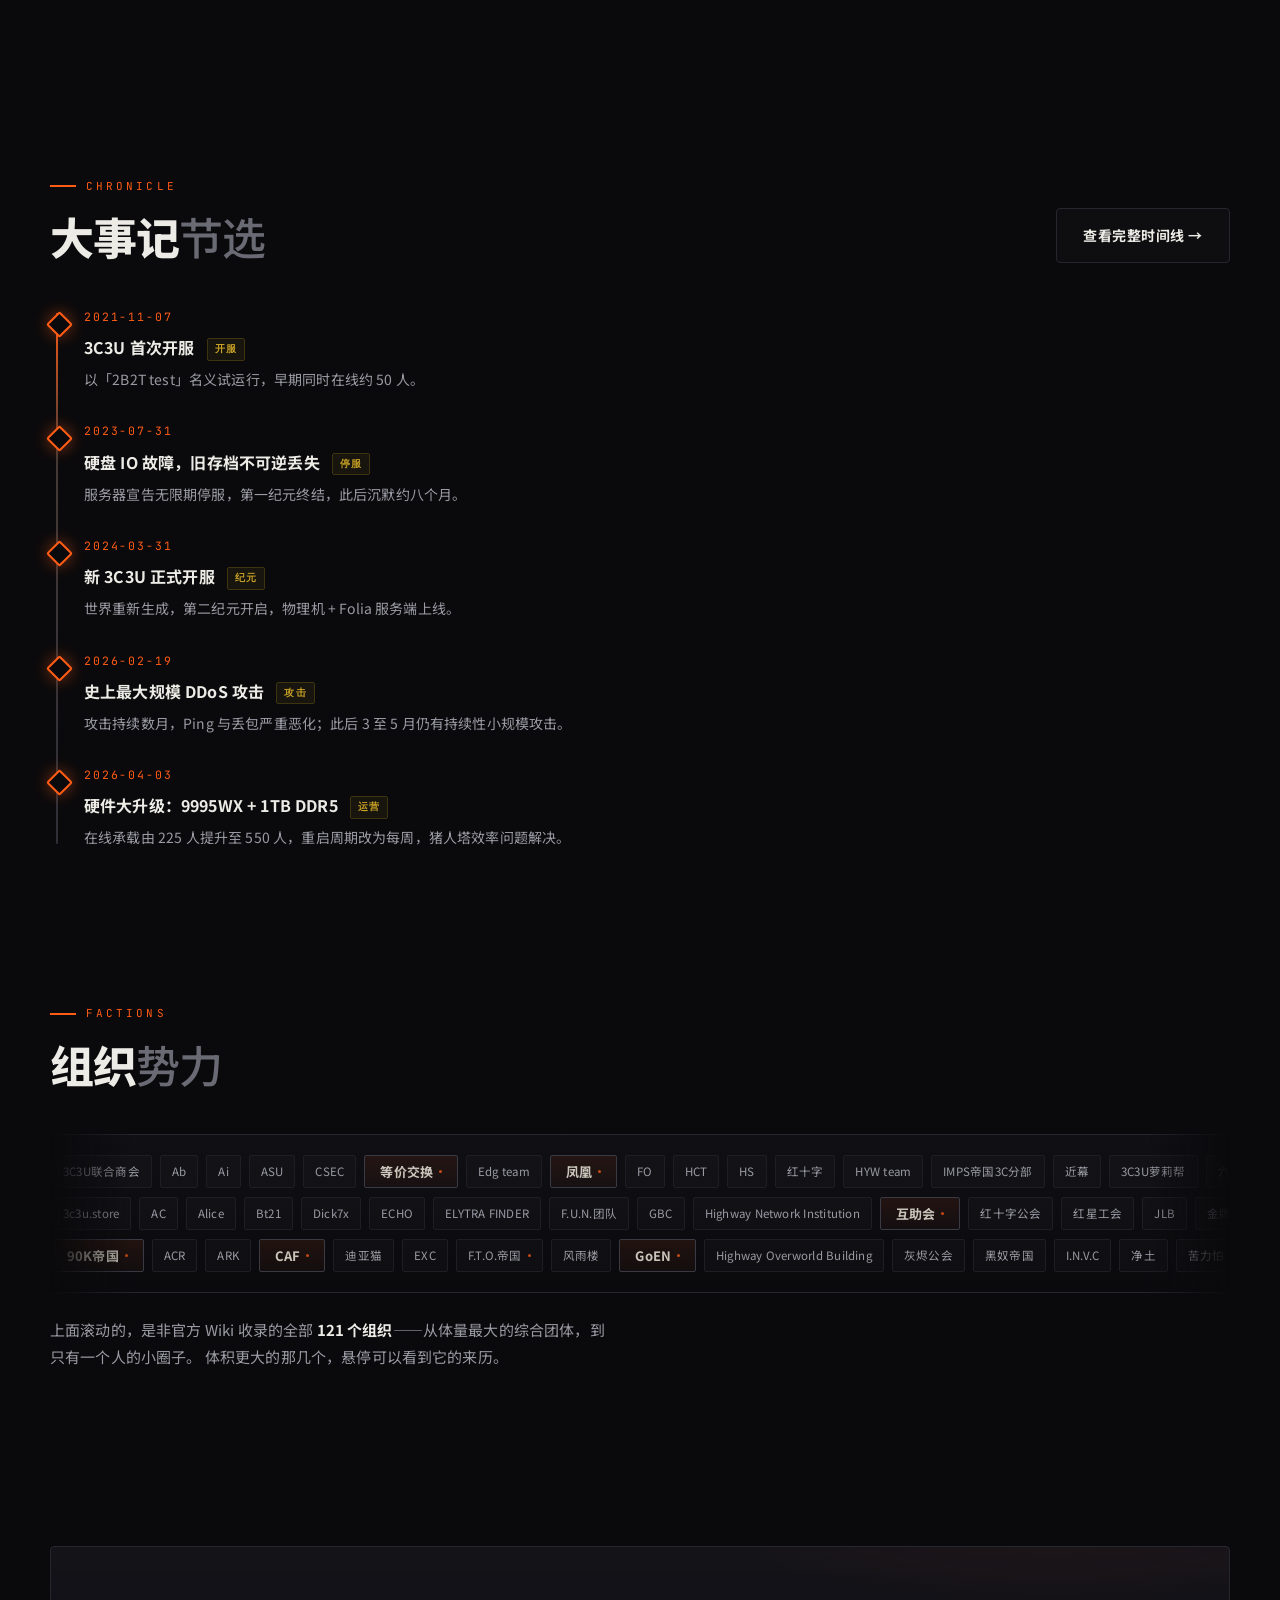
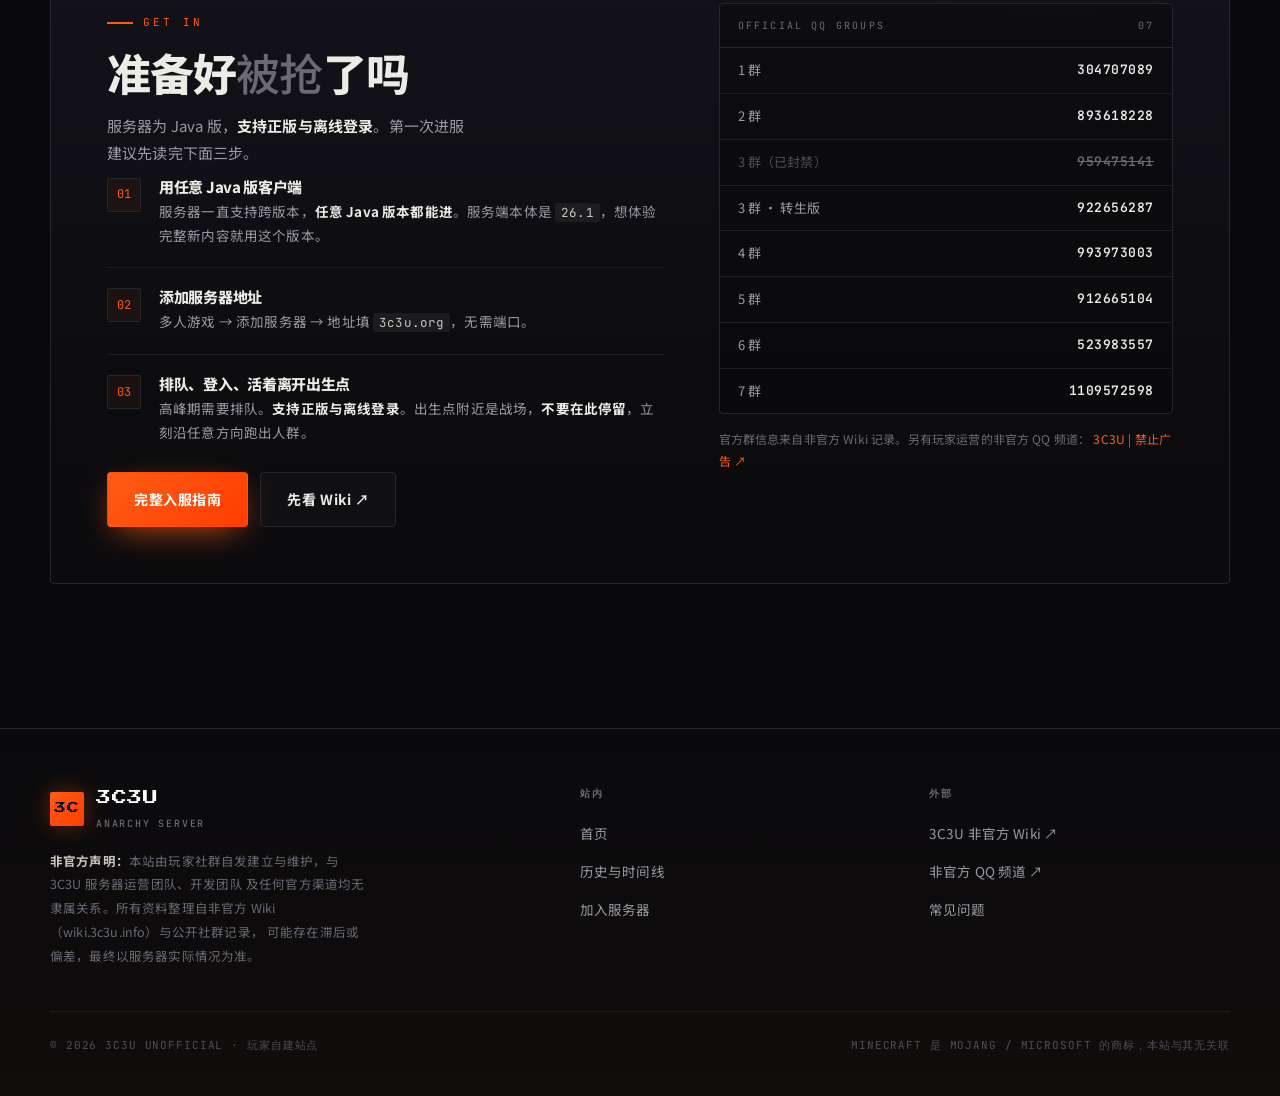
==== commit 87293292: "refactor: 删除组织页，组织内容仅保留首页滚动墙；存档文案简化" ====
--- a/index.html
+++ b/index.html
@@ -4,7 +4,7 @@
 <meta charset="UTF-8">
 <meta name="viewport" content="width=device-width, initial-scale=1">
 <title>3C3U — 我的世界无规则服务器 | 非官方网站</title>
-<meta name="description" content="3C3U（3c3u.org）是中国大陆规模最大的《我的世界》无规则服务器之一。2021 年开服，现存档始于 2024-03-31，近十万玩家，主世界存档以 TB 计。这是由玩家社群维护的非官方网站。">
+<meta name="description" content="3C3U（3c3u.org）是中国大陆规模最大的《我的世界》无规则服务器之一。2021 年开服，现存档始于 2024-03-31，近十万玩家，存档以 TB 计。这是由玩家社群维护的非官方网站。">
 <meta name="theme-color" content="#0a0a0c">
 <meta property="og:title" content="3C3U — 我的世界无规则服务器">
 <meta property="og:description" content="无规则、无政府、无退路。中国大陆最大的 Minecraft 无规则服务器之一。">
@@ -30,7 +30,6 @@
     <nav class="nav__links" id="navLinks">
       <a href="index.html" data-page="index.html">首页</a>
       <a href="history.html" data-page="history.html">历史</a>
-      <a href="factions.html" data-page="factions.html">组织</a>
       <a href="join.html" data-page="join.html">加入</a>
       <a class="nav__cta" href="https://wiki.3c3u.info/wiki/%E9%A6%96%E9%A1%B5" target="_blank" rel="noopener">前往 Wiki ↗</a>
     </nav>
@@ -81,7 +80,7 @@
       </div>
       <div class="hstat">
         <div class="hstat__n">TB<span>级</span></div>
-        <div class="hstat__k">主世界存档</div>
+        <div class="hstat__k">存档</div>
       </div>
       <div class="hstat">
         <div class="hstat__n"><span data-count="123">0</span></div>
@@ -101,7 +100,7 @@
     <span class="ticker__item">反作弊 <b>GrimAC</b> 宽松配置</span>
     <span class="ticker__item">硬件 <b>线程撕裂者 9995WX</b></span>
     <span class="ticker__item">内存 <b>1TB DDR5 6000MHz</b></span>
-    <span class="ticker__item">主世界存档 <b>TB 级 · 无法估量</b></span>
+    <span class="ticker__item">存档 <b>TB 级 · 无法估量</b></span>
     <span class="ticker__item">世界纪录 <b>峰值在线 800+</b></span>
     <!-- 复制一份用于无缝滚动 -->
     <span class="ticker__item"><b>3c3u.org</b> 无政府 · 无规则</span>
@@ -111,7 +110,7 @@
     <span class="ticker__item">反作弊 <b>GrimAC</b> 宽松配置</span>
     <span class="ticker__item">硬件 <b>线程撕裂者 9995WX</b></span>
     <span class="ticker__item">内存 <b>1TB DDR5 6000MHz</b></span>
-    <span class="ticker__item">主世界存档 <b>TB 级 · 无法估量</b></span>
+    <span class="ticker__item">存档 <b>TB 级 · 无法估量</b></span>
     <span class="ticker__item">世界纪录 <b>峰值在线 800+</b></span>
   </div>
 </div>
@@ -143,7 +142,7 @@
         <p>
           今天它是中国大陆规模最大的无规则服务器之一：官方 QQ 群玩家基数超过 6800，
           全站玩家接近十万，工作日日均在线约 500 人、周末可达 680 人，历史峰值突破 800 人。
-          主世界存档已达 TB 级且难以准确估量，里面塞满了玩家建过的城市、炸过的废墟，以及没人认领的秘密基地。
+          存档已达 TB 级且难以准确估量，里面塞满了玩家建过的城市、炸过的废墟，以及没人认领的秘密基地。
         </p>
         <p class="callout">
           <b>这里没有新手保护。</b>出生点方圆几百格是永久战场，第一天被抢光是常规流程。
@@ -163,7 +162,7 @@
           <div class="spec__row"><dt>内存</dt><dd>1TB DDR5 6000MHz</dd></div>
           <div class="spec__row"><dt>反作弊</dt><dd>GrimAC（宽松）</dd></div>
           <div class="spec__row"><dt>重启周期</dt><dd>每周一次</dd></div>
-          <div class="spec__row"><dt>主世界存档</dt><dd>TB 级（无法估量）</dd></div>
+          <div class="spec__row"><dt>存档</dt><dd>TB 级（无法估量）</dd></div>
           <div class="spec__row"><dt>峰值在线</dt><dd>800+</dd></div>
         </dl>
       </aside>
@@ -336,7 +335,6 @@
         <div class="eyebrow">Factions</div>
         <h2>组织<span class="thin">势力</span></h2>
       </div>
-      <a class="btn btn--ghost" href="factions.html">查看全部 →</a>
     </div>
 
     <div class="orgwall reveal">
@@ -441,7 +439,6 @@
         <ul>
           <li><a href="index.html">首页</a></li>
           <li><a href="history.html">历史与时间线</a></li>
-          <li><a href="factions.html">组织</a></li>
           <li><a href="join.html">加入服务器</a></li>
         </ul>
       </div>
